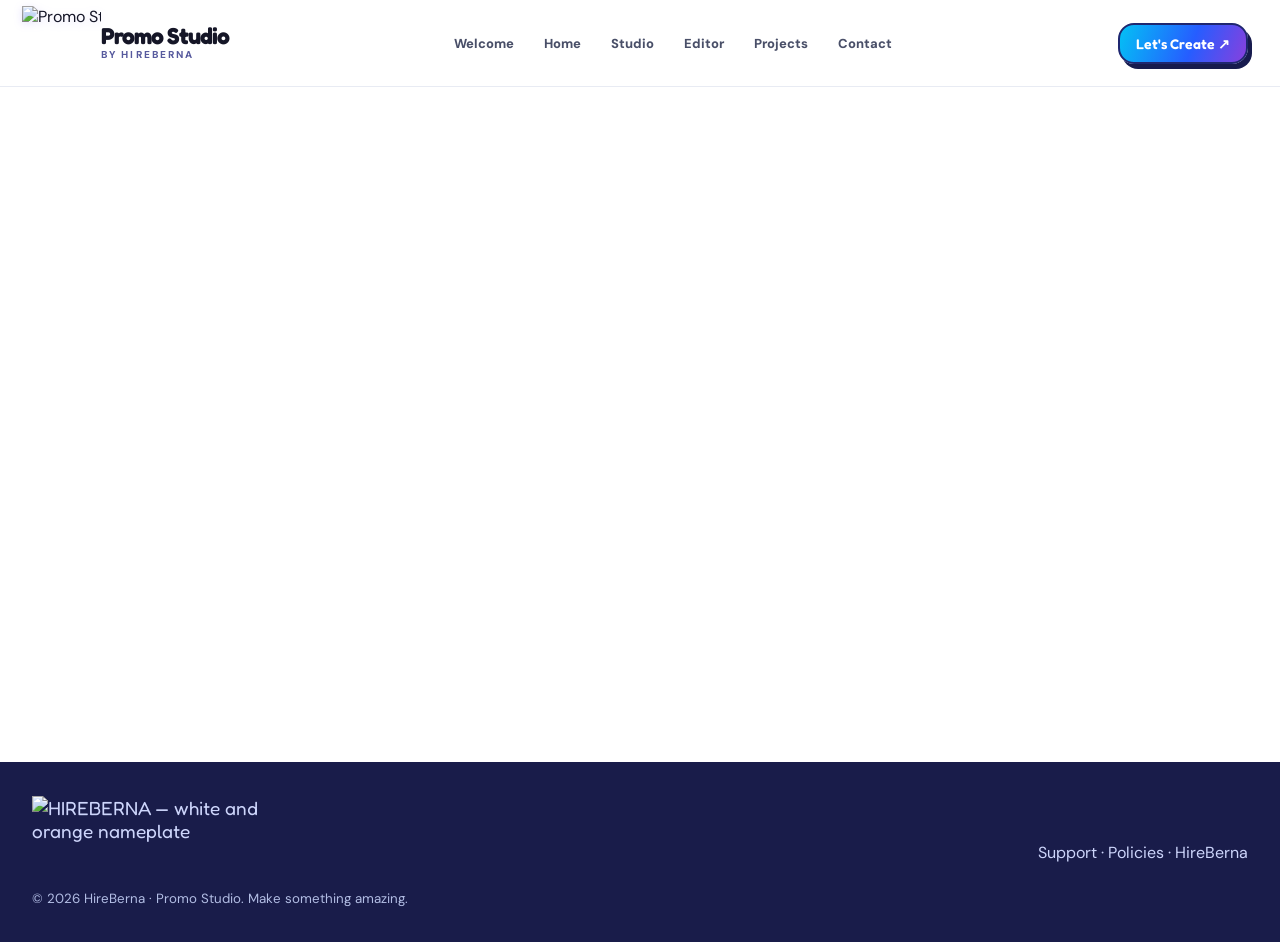
==== promo-studio-preview/v3/index.html @ 5e6bb078 "Fix BernATune showcase to use exact approved artwork without cropping" ====
<!doctype html>
<html lang="en"><head><meta charset="utf-8"><meta name="viewport" content="width=device-width,initial-scale=1"><meta name="theme-color" content="#ffffff"><meta name="description" content="Promo Studio: your ideas, your art, your next big promotion. Explore creative layouts and customizable video storyboards."><title>Promo Studio — Make Something Amazing!</title><link rel="icon" type="image/avif" href="/assets/promo-icon.avif"><link rel="preconnect" href="https://fonts.googleapis.com"><link rel="preconnect" href="https://fonts.gstatic.com" crossorigin><link href="https://fonts.googleapis.com/css2?family=DM+Sans:wght@400;500;600;700;800&family=Fredoka:wght@400;500;600;700&display=swap" rel="stylesheet">
<style>
:root{--ink:#151627;--sub:#4e566c;--blue:#265dff;--cyan:#03c1f5;--purple:#8740de;--orange:#ff9c31;--cream:#fff6e8;--lilac:#f3ecff;--sky:#eaf9ff;--paper:#fff;--edge:#e8e7f2;--display:'Fredoka','Trebuchet MS',sans-serif;--body:'DM Sans',Arial,sans-serif;font-family:var(--body);background:var(--paper);color:var(--ink)}*{box-sizing:border-box}body{margin:0;background:#fff;min-height:100vh}a{text-decoration:none;color:inherit}button,input,select,textarea{font:inherit}button{cursor:pointer}button:disabled{opacity:.5;cursor:not-allowed}h1,h2,h3,h4,p{margin-top:0}h1,h2,h3,h4{font-family:var(--display);font-weight:600;letter-spacing:-.035em}h1{font-size:clamp(49px,5.7vw,87px);line-height:1.04;letter-spacing:-.045em}h2{font-size:clamp(33px,4.1vw,58px);line-height:1.08}h3{font-size:24px;line-height:1.15}p{line-height:1.65;color:var(--sub)}.shell{max-width:1270px;padding:0 27px;margin:auto}.topbar{position:sticky;top:0;z-index:50;background:#fffc;border-bottom:1px solid #e8ebf3;backdrop-filter:blur(14px)}.top-inner{display:flex;align-items:center;gap:25px;min-height:86px}.brand{display:flex;gap:6px;align-items:center;white-space:nowrap}.brand img{width:76px;height:61px;object-fit:contain;margin-left:-13px;margin-right:-3px}.brandname{font:700 25px/1 var(--display);letter-spacing:-.04em}.brandname small{display:block;color:#575a9e;font:800 10px/1.5 var(--body);letter-spacing:.21em}.nav{display:flex;justify-content:center;flex:1;gap:4px}.nav a{font-weight:800;font-size:13px;border-radius:13px;padding:12px 13px;color:#494f68;transition:.2s}.nav a:hover,.nav a.active{background:#eceafe;color:#4b39d2}.button{display:inline-flex;align-items:center;justify-content:center;gap:10px;background:linear-gradient(110deg,var(--cyan),var(--blue) 57%,var(--purple));color:white;border:2px solid #1f2770;padding:14px 21px;border-radius:16px;font-family:var(--display);font-size:17px;font-weight:600;box-shadow:4px 5px 0 #171b4e;transition:transform .18s,box-shadow .18s}.button:hover{transform:translate(-1px,-2px);box-shadow:5px 7px 0 #171b4e}.button.secondary{background:white;color:#282663;border:2px solid #aeb5e6;box-shadow:4px 5px 0 #dfdefa}.button.orange{background:var(--orange);color:#191627;box-shadow:4px 5px 0 #231f47}.button.sm{font-size:14px;padding:10px 16px}.button:disabled{box-shadow:none}.page{min-height:75vh}.pill{display:inline-flex;align-items:center;gap:8px;font-weight:900;font-size:12px;letter-spacing:.12em;text-transform:uppercase;color:#4b3dbd;background:#eeeaff;padding:8px 14px;border-radius:99px;border:1px solid #e4ddff}.punch{display:inline-flex;transform:rotate(-4deg);background:#ffdb71;color:#3c2a47;font:600 17px var(--display);padding:9px 18px;border:2px solid #27224c;border-radius:99px;box-shadow:5px 5px 0 #ff9955}.highlight{color:#6e40e4}.orangeText{color:#ff8c27}.gradientText{background:linear-gradient(100deg,#1e73ee,#7446e4 55%,#fb842a);-webkit-background-clip:text;background-clip:text;color:transparent}.hero{position:relative;display:grid;grid-template-columns:1fr 1.02fr;align-items:center;gap:52px;padding:66px 0 89px}.hero:before{content:'✷';position:absolute;color:#ffa645;top:27px;left:43%;font-size:36px;transform:rotate(15deg)}.hero h1{margin:25px 0 19px}.hero p{max-width:575px;font-size:19px;font-weight:500}.hero .cta-row{display:flex;gap:13px;flex-wrap:wrap;margin-top:26px}.hero small{display:block;margin-top:26px;color:#65718e}.hero-card{position:relative;min-height:520px;border:3px solid #282661;border-radius:40px;background:radial-gradient(circle at 81% 3%,#fae9ff,transparent 48%),radial-gradient(circle at 0% 95%,#dcfaff,transparent 45%),linear-gradient(125deg,#e9f6ff,#f8f0ff 60%,#fff0d8);box-shadow:14px 15px 0 #cfd2ff,0 25px 50px #727fd42b;transform:rotate(2deg);overflow:hidden}.hero-card:before{content:'';position:absolute;width:290px;height:290px;right:-104px;bottom:-104px;background:var(--orange);border-radius:50%;border:25px solid #ffc35e;box-shadow:0 0 0 23px #fcddf0}.hero-card:after{content:'✦';position:absolute;right:21px;top:30px;font-size:75px;color:#ffab23;text-shadow:4px 5px #ec614d;transform:rotate(18deg)}.hero-logo{width:min(77%,375px);display:block;margin:5px auto 0;filter:drop-shadow(0 12px 10px #4164e417);position:relative;z-index:2}.label-float{position:absolute;z-index:3;display:flex;align-items:center;gap:6px;background:#fff;color:#2e3281;font-family:var(--display);font-size:16px;padding:10px 18px;border:2px solid #2b277b;border-radius:14px;box-shadow:5px 5px 0 #efb65b;transform:rotate(-9deg);left:-2px;top:40px}.label-float.two{background:#1b54ea;color:#fff;top:auto;bottom:40px;left:auto;right:25px;transform:rotate(8deg);box-shadow:4px 5px 0 #ee9149}.logo-caption{position:absolute;z-index:3;bottom:30px;left:30px;font-size:12px;font-weight:900;color:#404383;letter-spacing:.14em}.swash{position:absolute;left:15px;bottom:29%;width:80px;height:18px;border-radius:20px;background:#ff8c33;transform:rotate(-25deg);box-shadow:0 24px 0 #8045e4}.band{padding:23px 0;background:#191b45;color:#fff;overflow:hidden}.band-inner{display:flex;justify-content:space-between;gap:24px;align-items:center;flex-wrap:wrap}.band strong{font-family:var(--display);font-size:20px;font-weight:600}.band span{font-weight:900;font-size:13px;letter-spacing:.12em;color:#d7e4ff}.band b{color:#ffbc6e}.section{padding:78px 0}.section.center{text-align:center}.section-intro{max-width:670px;margin-bottom:40px}.section.center .section-intro{margin:0 auto 39px}.section-intro p{font-size:17px}.grid3{display:grid;grid-template-columns:repeat(3,1fr);gap:22px}.grid4{display:grid;grid-template-columns:repeat(4,1fr);gap:18px}.card{background:white;border:2px solid #e2e4f3;border-radius:25px;padding:28px;box-shadow:6px 8px 0 #eff1fb;position:relative;transition:transform .2s}.card:hover{transform:translateY(-4px)}.card h3{margin-bottom:12px}.card p{font-size:14px;margin:0}.iconbox{display:grid;place-items:center;width:55px;height:55px;font-size:27px;background:#e3f7ff;color:#234fe7;border-radius:16px;border:2px solid #a5e2f8;margin-bottom:22px;box-shadow:5px 5px 0 #d9d4fe}.card:nth-child(3n+2) .iconbox{background:#f4e9ff;color:#783bdd;box-shadow:5px 5px 0 #ffdf9a}.card:nth-child(3n) .iconbox{background:#fff0d7;color:#e78420;box-shadow:5px 5px 0 #e0e4fe}.splash{background:#f3f8ff;border-radius:42px;padding:44px 42px;border:2px solid #e0e8fc}.tag-row{display:flex;gap:9px;flex-wrap:wrap}.tag{font-weight:800;padding:8px 11px;border-radius:10px;color:#4232a3;background:#ece9ff;font-size:12px}.tag.orange{background:#fff0d8;color:#a45900}.tag.blue{background:#e2f7ff;color:#09689e}.pricing{background:linear-gradient(110deg,#f1faff,#f5eafd 55%,#fff0db);border:3px solid #292d6f;box-shadow:12px 14px 0 #ffdab0;border-radius:32px;padding:44px 50px;display:grid;grid-template-columns:1fr 330px;gap:40px;align-items:center}.pricing h2{margin:18px 0}.price{font-family:var(--display);font-size:76px;font-weight:700;line-height:1;color:#27245d}.price s{font-size:29px;font-weight:500;color:#8b8bb6}.price-unit{font-size:14px;color:#777fa4;margin:10px 0 18px}.subhead{padding:70px 0 36px}.subhead h1{max-width:810px}.subhead p{font-size:18px;max-width:690px}.stepnum{font-family:var(--display);font-size:52px;color:#5342de;margin-bottom:16px}.stepnum.orange{color:#ed8c32}.stepnum.blue{color:#2780ea}.workgrid{display:grid;grid-template-columns:365px 1fr;gap:24px;align-items:start;padding-bottom:70px}.sidebar,.previewpanel{border:2px solid #e4e7f3;background:#fff;border-radius:25px;padding:24px;box-shadow:6px 8px 0 #f1f1fd}.field{display:flex;flex-direction:column;gap:8px;margin:0 0 18px}.field label{font-size:13px;font-weight:800;color:#2d315e}.field input,.field select,.field textarea{border:2px solid #dbe2f4;border-radius:13px;padding:12px;background:#fbfcff;color:#22274d;outline:none;width:100%}.field input:focus,.field select:focus,.field textarea:focus{border-color:#7770ee;box-shadow:0 0 0 3px #e0dcff}.field input[type=color]{height:50px;padding:4px}.field input[type=range]{accent-color:#5c55ef}.field textarea{resize:vertical;min-height:100px}.upload{border:2px dashed #9b9aed;background:linear-gradient(110deg,#eaf9ff,#f6edff);padding:24px;min-height:145px;border-radius:16px;display:flex;flex-direction:column;align-items:center;justify-content:center;gap:5px;text-align:center;cursor:pointer;margin-bottom:16px}.upload span{font-size:32px}.upload strong{color:#4545a7}.upload small{font-size:12px;color:#7d86a5}.upload input{display:none}.thumb{width:85px;height:70px;border-radius:12px;object-fit:cover;border:2px solid #7773ee;margin-bottom:14px}.tabs{display:flex;gap:8px;flex-wrap:wrap}.tabs button{background:#fff;border:2px solid #d9d8ec;border-radius:12px;padding:10px 12px;font-size:12px;font-weight:800;color:#414567}.tabs button.selected{background:#ede9ff;border-color:#674fe5;color:#3925b9}.tabtitle{font-size:12px;font-weight:800;color:#38345c;margin-bottom:9px}.mockvideo{position:relative;aspect-ratio:16/9;border-radius:22px;background:radial-gradient(circle at 75% 28%,#aa6cf5,#203f8c 55%,#121f45);overflow:hidden;border:5px solid #1b2366;box-shadow:6px 6px 0 #ffc873;max-width:100%}.mockvideo.portrait{aspect-ratio:9/16;max-width:350px;max-height:540px;margin:auto}.mockvideo img{position:absolute;inset:0;width:100%;height:100%;object-fit:cover;opacity:.89}.mockvideo .veil{position:absolute;inset:0;background:linear-gradient(90deg,#09162cdd,#0f145022 78%)}.mockvideo.neon .veil{background:linear-gradient(0deg,#300c8add,#05164412 75%)}.mockvideo.bold .veil{background:linear-gradient(90deg,#141021ef,#bc215345)}.mockvideo .brandline{position:absolute;top:7%;left:7%;font-weight:900;letter-spacing:.17em;font-size:clamp(10px,1.2vw,15px);text-transform:uppercase;color:#fefcff}.mockvideo .headline{position:absolute;left:7%;top:34%;width:83%;font-size:clamp(26px,4vw,58px);font-weight:900;line-height:1.05;letter-spacing:-.05em;overflow-wrap:anywhere;text-shadow:0 5px 20px #0009}.mockvideo.portrait .headline{font-size:clamp(30px,4vw,47px)}.mockvideo .cta{position:absolute;left:7%;bottom:8%;font-size:clamp(12px,1.6vw,23px);font-weight:900;color:#fff}.scene-row{display:grid;grid-template-columns:repeat(5,1fr);gap:8px;margin-top:18px}.scene-row button{border:2px solid #d6ddf3;background:#f1f4ff;color:#494f86;border-radius:12px;padding:12px 4px;font-size:11px;font-weight:900}.scene-row button.current{background:#5456ea;border-color:#292f8e;color:#fff}.notice{padding:15px;border-radius:13px;background:#fff8e7;border-left:5px solid #ffaf39;margin-top:19px;font-size:12px;line-height:1.6;color:#8a601d}.savers{display:flex;gap:10px;flex-wrap:wrap}.project-grid{display:grid;grid-template-columns:repeat(3,1fr);gap:23px;padding-bottom:80px}.project{padding:0;overflow:hidden}.project .cover{height:165px;background:linear-gradient(140deg,#5844e9,#13b9ea);background-size:cover;background-position:center}.project .inside{padding:21px}.project h3{margin:9px 0}.empty{padding:90px 25px;text-align:center;border-radius:25px;background:#f5f9ff}.contact-form{max-width:730px;margin-bottom:80px}.footer{background:#191c4a;color:#cdd5fb;padding:34px 0}.footer .footrow{display:flex;justify-content:space-between;gap:20px;flex-wrap:wrap}.footer a:hover{color:#ffb853}.footer small{color:#b2bde4}.footer-brand{display:flex;align-items:center;gap:9px;font-family:var(--display);font-size:19px}.footer-brand img{width:50px;height:40px;object-fit:contain}.toast{position:fixed;bottom:25px;right:25px;z-index:80;background:#25235f;color:white;padding:13px 20px;border-radius:14px;box-shadow:5px 5px 0 #ffb248;font-size:14px;max-width:350px}.legaltext{max-width:850px;padding-bottom:100px}.legaltext h3{margin-top:35px}.preview-note{color:#757b91;font-size:12px}.hide{display:none!important}@media(max-width:1100px){.nav a{padding:10px 8px;font-size:12px}.brandname{font-size:20px}.hero{gap:26px}.hero-card{min-height:465px}}@media(max-width:900px){.hero{grid-template-columns:1fr;gap:40px}.hero-card{min-height:430px}.workgrid{grid-template-columns:1fr}.grid4{grid-template-columns:repeat(2,1fr)}.pricing{grid-template-columns:1fr}.project-grid{grid-template-columns:repeat(2,1fr)}.nav{order:3;width:100%;flex:auto;justify-content:space-between;overflow:auto}.top-inner{flex-wrap:wrap;min-height:70px;padding:9px 0}.nav-cta{margin-left:auto}}@media(max-width:650px){.shell{padding:0 16px}.hero{padding:36px 0 65px}.hero-card{min-height:390px;transform:none;box-shadow:8px 8px 0 #cfd2ff}.label-float{top:12px;font-size:12px}.label-float.two{bottom:15px}.hero h1{font-size:clamp(44px,11vw,65px)}.hero .cta-row>*{width:100%}.brand img{width:58px;height:47px}.brandname{font-size:19px}.nav a{font-size:11px;padding:8px 6px}.button.sm{font-size:11px}.grid3,.grid4,.project-grid{grid-template-columns:1fr}.section{padding:45px 0}.splash,.pricing{padding:25px;border-radius:22px}.price{font-size:65px}.subhead{padding:40px 0 25px}.workgrid{gap:15px}.sidebar,.previewpanel{padding:17px}.scene-row{gap:4px}.scene-row button{font-size:10px;padding:9px 0}.mockvideo .headline{font-size:31px}.footer .footrow{display:block}}

/* Promo Studio v3: official identity and authentic creative portfolio */
.brand img.header-actual-logo {width:79px;height:74px;margin:-8px -6px -8px -10px;object-fit:contain;filter:drop-shadow(0 2px 4px #6d56f52a)}
.brandname {font-size:23px;letter-spacing:-.04em}
.footer-brand .hireberna-nameplate{width:min(265px,65vw);height:91px;object-fit:contain;object-position:left center;display:block}
.footrow{align-items:center}
.real-showcase{padding-top:68px}
.real-showcase .section-intro{max-width:780px}
.real-grid{display:grid;grid-template-columns:repeat(3,minmax(0,1fr));gap:21px}
.real-card{background:#fff;border:2px solid #d9e0f6;border-radius:24px;overflow:hidden;box-shadow:6px 8px 0 #e9edfd;transition:transform .2s ease}
.real-card:hover{transform:translateY(-5px)}
.real-photo{height:auto;aspect-ratio:16/9;background:#f4f7ff;position:relative;overflow:hidden;display:flex;align-items:center;justify-content:center;padding:4px}
.real-photo img{width:100%;height:100%;object-fit:contain;object-position:center;display:block;transition:none}
.real-card:hover .real-photo img{transform:none}
.real-caption{padding:20px 22px 23px}
.real-caption .mini-category{font:800 10px/1.3 var(--body);color:#7141ba;letter-spacing:.13em}
.real-caption h3{font-size:22px;margin:9px 0 8px}
.real-caption p{font-size:13px;line-height:1.6;color:#535b75;margin-bottom:12px}
.real-caption a{color:#2659de;font-weight:900;font-size:13px}
.real-caption a:hover{text-decoration:underline}
@media(max-width:1050px){.real-grid{grid-template-columns:repeat(2,minmax(0,1fr))}}
@media(max-width:700px){.brand img.header-actual-logo{width:62px;height:63px;margin:-4px -3px -4px -8px}.brandname{font-size:19px}.real-grid{grid-template-columns:1fr}.real-photo{height:auto;aspect-ratio:16/9}.real-showcase{padding-top:32px}.footer-brand .hireberna-nameplate{width:220px;height:75px}}
</style></head><body><header class="topbar"><div class="shell top-inner"><a href="/" data-link class="brand"><img src="/assets/promo-logo.avif" class="header-actual-logo" alt="Promo Studio official logo"><span class="brandname">Promo Studio<small>BY HIREBERNA</small></span></a><nav class="nav"><a href="/" data-link>Welcome</a><a href="/home" data-link>Home</a><a href="/studio" data-link>Studio</a><a href="/editor" data-link>Editor</a><a href="/projects" data-link>Projects</a><a href="/contact" data-link>Contact</a></nav><a href="/studio" data-link class="button sm nav-cta">Let's Create ↗</a></div></header><main id="root" class="page"></main><footer class="footer"><div class="shell footrow"><div><div class="footer-brand"><a href="https://hireberna.app" title="HireBerna"><img class="hireberna-nameplate" src="https://raw.githubusercontent.com/davidhambern-ship-it/hireberna_assets/main/HireBerna_navbar_image_1.png" alt="HIREBERNA — white and orange nameplate"></a></div><small>© 2026 HireBerna · Promo Studio. Make something amazing.</small></div><div><a data-link href="/contact">Support</a> · <a data-link href="/policies">Policies</a> · <a href="https://hireberna.app">HireBerna</a></div></div></footer><div id="toast" class="toast hide" role="status"></div>
<script>
(()=>{'use strict';const DRAFTKEY='promo-v2-draft', PROJECTKEY='promo-v2-projects';let d={brand:'YOUR BRAND',title:'Make your next big move.',cta:'Discover more',details:'',style:'cinematic',ratio:'landscape',font:'Fredoka',accent:'#ffb34d',photo:'',scene:0,pos:34,sceneTitles:[]},projects=[],toastTimeout;try{d={...d,...JSON.parse(localStorage.getItem(DRAFTKEY)||'{}')};projects=JSON.parse(localStorage.getItem(PROJECTKEY)||'[]')}catch(e){}const $=q=>document.querySelector(q);const $$=q=>document.querySelectorAll(q);const e=s=>String(s==null?'':s).replace(/[&<>"']/g,c=>({'&':'&amp;','<':'&lt;','>':'&gt;','"':'&quot;',"'":'&#39;'}[c]));const nav=(url,txt,cls='button')=>`<a href="${url}" data-link class="${cls}">${txt}</a>`;const tag=(text,cl='')=>`<span class="tag ${cl}">${text}</span>`;function notify(message){const t=$('#toast');t.textContent=message;t.classList.remove('hide');clearTimeout(toastTimeout);toastTimeout=setTimeout(()=>t.classList.add('hide'),3000)}function saveDraft(){try{localStorage.setItem(DRAFTKEY,JSON.stringify(d))}catch(err){notify('Storage is full. Try a smaller artwork file.')}}function saveProjects(){try{localStorage.setItem(PROJECTKEY,JSON.stringify(projects.slice(0,10)));return true}catch(err){return false}}function go(path){history.pushState(null,'',path);render();scrollTo(0,0)}function feature(ico,name,body){return `<div class="card"><span class="iconbox">${ico}</span><h3>${name}</h3><p>${body}</p></div>`}function welcome(){return `<div class="shell"><section class="hero"><div><span class="punch">✦ Meet your new creative sidekick</span><h1>Big ideas.<br><span class="gradientText">Bigger impact.</span></h1><p>Bring your artwork, find your look, and build promotional videos that feel uniquely yours. Welcome to a studio where creating should be just as fun as sharing.</p><div class="cta-row">${nav('/studio','Explore the Studio ✦')}${nav('/home','See How It Works','button secondary')}</div><small>Early preview: live layout tools are ready. APD generation and MP4 exports are still being connected.</small></div><div class="hero-card"><span class="label-float">✨ CREATE YOUR MAGIC</span><img class="hero-logo" src="/assets/promo-logo.avif" alt="Promo Studio colorful camera logo"><span class="label-float two">Your art. Your rules. ↗</span><span class="logo-caption">CREATE · CUSTOMIZE · SHARE</span><span class="swash"></span></div></section></div><div class="band"><div class="shell band-inner"><strong>One space. Endless ways to show up.</strong><span>✦ ARTWORK <b>●</b> LAYOUTS <b>●</b> BRANDING <b>●</b> PROMOS</span></div></div><div class="shell"><section class="section"><div class="section-intro"><span class="pill">✷ What's inside</span><h2 style="margin:18px 0">All the creative tools.<br><span class="highlight">None of the boring.</span></h2><p>We're combining APD's creative brain, your artwork library, and a hands-on editor into one easy-to-use experience.</p></div><div class="grid3">${feature('▣','Artwork Library','Build a personal collection of images, logos and visual assets.')}${feature('✦','APD Creative Director','Coming soon: AI-assisted concepts, copy and scene directions.')}${feature('▤','Ready-to-Remix Templates','Inspired by real Market Veggies campaigns and BernATune artwork.')}${feature('Aa','Typography Playground','Actually see different font styles before choosing one.')}${feature('◫','Visual Editor','Play with colors, imagery, positioning and aspect ratios.')}${feature('↗','Video Export & Publishing','Animated MP4s and optional scheduling are on the roadmap.')}</div></section><section class="section real-showcase" id="real-work"><div class="section-intro"><span class="pill">✦ REAL CREATIVE REFERENCES</span><h2 style="margin:18px 0">Not stock photos.<br><span class="highlight">Our real work.</span></h2><p>Explore actual Market Veggies campaign video thumbnails and frames extracted from BernATune lyric videos. These are references for the templates we're developing—not pre-made customer content.</p></div><div class="real-grid"><article class="real-card"><a href="https://www.youtube.com/watch?v=Cp0LwBzm-Fw" target="_blank" rel="noopener noreferrer" aria-label="Watch actual Market Veggies Ed promo"><div class="real-photo"><img loading="lazy" src="https://i.ytimg.com/vi/Cp0LwBzm-Fw/hqdefault.jpg" onerror="this.onerror=null;this.src='https://raw.githubusercontent.com/davidhambern-ship-it/market-veggies/main/assets/gary-intro-card-crisp.webp'" alt="Real Market Veggies video thumbnail — Ed promo landscape"></div></a><div class="real-caption"><span class="mini-category">MARKET VEGGIES · YOUTUBE</span><h3>Campaign promos</h3><p>Actual published 10-second campaign video. Bold branding and repeatable layouts.</p><a href="https://www.youtube.com/watch?v=Cp0LwBzm-Fw" target="_blank" rel="noopener noreferrer">Watch video ↗</a></div></article><article class="real-card"><div class="real-photo"><img loading="lazy" src="https://raw.githubusercontent.com/davidhambern-ship-it/hireberna_assets/main/promo-studio-preview/v3/assets/no-rush.webp" alt="BernATune brand art from No Rush lyric video"></div><div class="real-caption"><span class="mini-category">BERNATUNE · ORIGINAL COVER ART</span><h3>No Rush</h3><p>Neon color, character-driven composition, and timed lyrics.</p><a href="https://www.youtube.com/@BernATune" target="_blank" rel="noopener noreferrer">Visit BernATune ↗</a></div></article><article class="real-card"><div class="real-photo"><img loading="lazy" src="https://raw.githubusercontent.com/davidhambern-ship-it/hireberna_assets/main/promo-studio-preview/v3/assets/cul-de-smack.webp" alt="BernATune brand art from CUL-DE-SMACK lyric video"></div><div class="real-caption"><span class="mini-category">BERNATUNE · ORIGINAL COVER ART</span><h3>CUL-DE-SMACK</h3><p>A lively, high-energy visual and lyric treatment.</p><a href="https://www.youtube.com/@BernATune" target="_blank" rel="noopener noreferrer">Visit BernATune ↗</a></div></article><article class="real-card"><a href="https://www.youtube.com/watch?v=9vUdnr6S3l4" target="_blank" rel="noopener noreferrer" aria-label="Watch actual Market Veggies portrait promo"><div class="real-photo"><img loading="lazy" src="https://i.ytimg.com/vi/9vUdnr6S3l4/hqdefault.jpg" onerror="this.onerror=null;this.src='https://raw.githubusercontent.com/davidhambern-ship-it/market-veggies/main/assets/gary-intro-card-crisp.webp'" alt="Real Market Veggies YouTube video thumbnail — portrait promo"></div></a><div class="real-caption"><span class="mini-category">MARKET VEGGIES · PORTRAIT</span><h3>Vertical campaigns</h3><p>The same promotion adapted to portrait viewing, with its own layout treatment.</p><a  --- TRUNCATED --- 42,442 chars
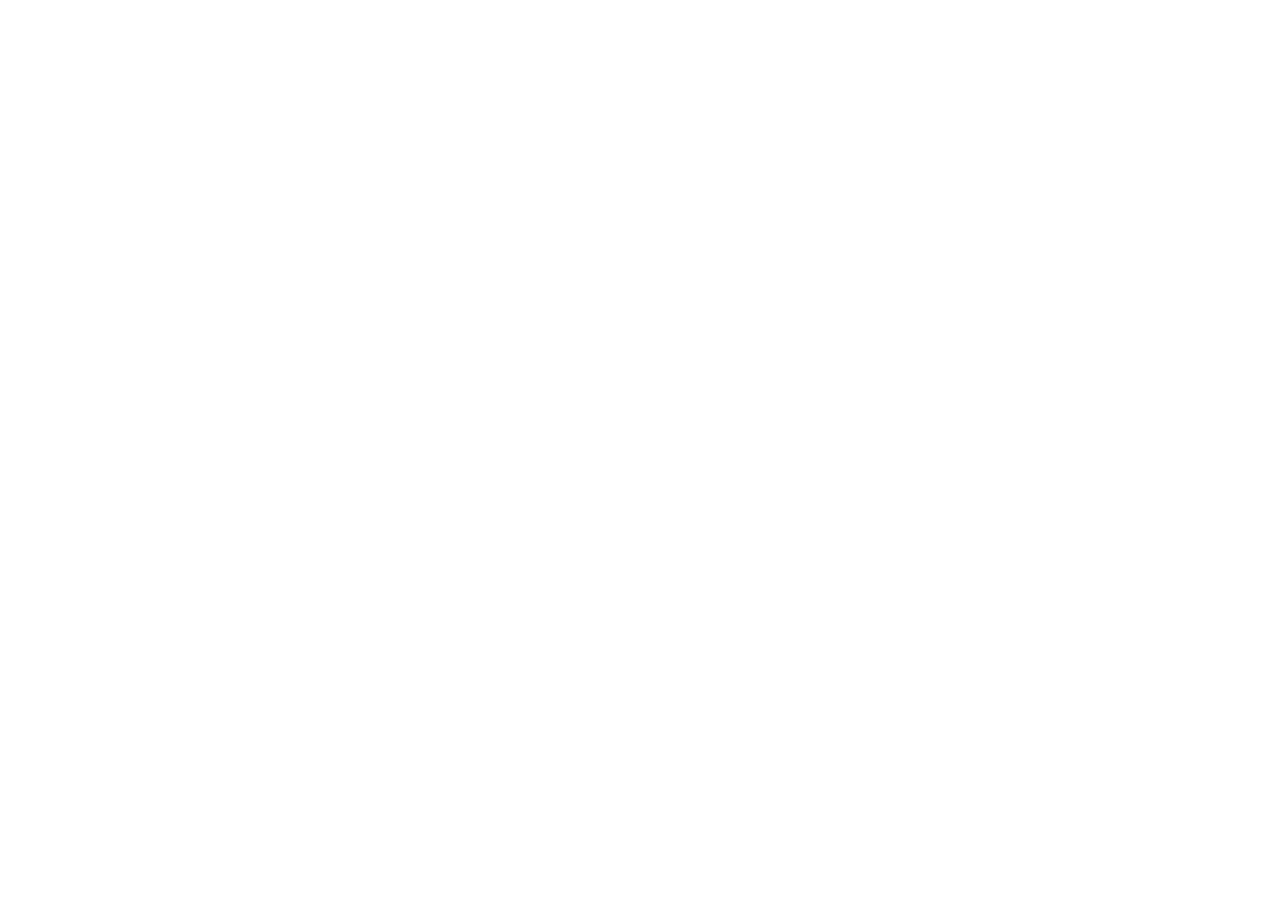
==== commit 1d962260: "Integrate all six Promo Studio illustrated animated feature card kits" ====
--- a/promo-studio-preview/v3/index.html
+++ b/promo-studio-preview/v3/index.html
@@ -1,7 +1,18 @@
 <!doctype html>
 <html lang="en"><head><meta charset="utf-8"><meta name="viewport" content="width=device-width,initial-scale=1"><meta name="theme-color" content="#ffffff"><meta name="description" content="Promo Studio: your ideas, your art, your next big promotion. Explore creative layouts and customizable video storyboards."><title>Promo Studio — Make Something Amazing!</title><link rel="icon" type="image/avif" href="/assets/promo-icon.avif"><link rel="preconnect" href="https://fonts.googleapis.com"><link rel="preconnect" href="https://fonts.gstatic.com" crossorigin><link href="https://fonts.googleapis.com/css2?family=DM+Sans:wght@400;500;600;700;800&family=Fredoka:wght@400;500;600;700&display=swap" rel="stylesheet">
 <style>
-:root{--ink:#151627;--sub:#4e566c;--blue:#265dff;--cyan:#03c1f5;--purple:#8740de;--orange:#ff9c31;--cream:#fff6e8;--lilac:#f3ecff;--sky:#eaf9ff;--paper:#fff;--edge:#e8e7f2;--display:'Fredoka','Trebuchet MS',sans-serif;--body:'DM Sans',Arial,sans-serif;font-family:var(--body);background:var(--paper);color:var(--ink)}*{box-sizing:border-box}body{margin:0;background:#fff;min-height:100vh}a{text-decoration:none;color:inherit}button,input,select,textarea{font:inherit}button{cursor:pointer}button:disabled{opacity:.5;cursor:not-allowed}h1,h2,h3,h4,p{margin-top:0}h1,h2,h3,h4{font-family:var(--display);font-weight:600;letter-spacing:-.035em}h1{font-size:clamp(49px,5.7vw,87px);line-height:1.04;letter-spacing:-.045em}h2{font-size:clamp(33px,4.1vw,58px);line-height:1.08}h3{font-size:24px;line-height:1.15}p{line-height:1.65;color:var(--sub)}.shell{max-width:1270px;padding:0 27px;margin:auto}.topbar{position:sticky;top:0;z-index:50;background:#fffc;border-bottom:1px solid #e8ebf3;backdrop-filter:blur(14px)}.top-inner{display:flex;align-items:center;gap:25px;min-height:86px}.brand{display:flex;gap:6px;align-items:center;white-space:nowrap}.brand img{width:76px;height:61px;object-fit:contain;margin-left:-13px;margin-right:-3px}.brandname{font:700 25px/1 var(--display);letter-spacing:-.04em}.brandname small{display:block;color:#575a9e;font:800 10px/1.5 var(--body);letter-spacing:.21em}.nav{display:flex;justify-content:center;flex:1;gap:4px}.nav a{font-weight:800;font-size:13px;border-radius:13px;padding:12px 13px;color:#494f68;transition:.2s}.nav a:hover,.nav a.active{background:#eceafe;color:#4b39d2}.button{display:inline-flex;align-items:center;justify-content:center;gap:10px;background:linear-gradient(110deg,var(--cyan),var(--blue) 57%,var(--purple));color:white;border:2px solid #1f2770;padding:14px 21px;border-radius:16px;font-family:var(--display);font-size:17px;font-weight:600;box-shadow:4px 5px 0 #171b4e;transition:transform .18s,box-shadow .18s}.button:hover{transform:translate(-1px,-2px);box-shadow:5px 7px 0 #171b4e}.button.secondary{background:white;color:#282663;border:2px solid #aeb5e6;box-shadow:4px 5px 0 #dfdefa}.button.orange{background:var(--orange);color:#191627;box-shadow:4px 5px 0 #231f47}.button.sm{font-size:14px;padding:10px 16px}.button:disabled{box-shadow:none}.page{min-height:75vh}.pill{display:inline-flex;align-items:center;gap:8px;font-weight:900;font-size:12px;letter-spacing:.12em;text-transform:uppercase;color:#4b3dbd;background:#eeeaff;padding:8px 14px;border-radius:99px;border:1px solid #e4ddff}.punch{display:inline-flex;transform:rotate(-4deg);background:#ffdb71;color:#3c2a47;font:600 17px var(--display);padding:9px 18px;border:2px solid #27224c;border-radius:99px;box-shadow:5px 5px 0 #ff9955}.highlight{color:#6e40e4}.orangeText{color:#ff8c27}.gradientText{background:linear-gradient(100deg,#1e73ee,#7446e4 55%,#fb842a);-webkit-background-clip:text;background-clip:text;color:transparent}.hero{position:relative;display:grid;grid-template-columns:1fr 1.02fr;align-items:center;gap:52px;padding:66px 0 89px}.hero:before{content:'✷';position:absolute;color:#ffa645;top:27px;left:43%;font-size:36px;transform:rotate(15deg)}.hero h1{margin:25px 0 19px}.hero p{max-width:575px;font-size:19px;font-weight:500}.hero .cta-row{display:flex;gap:13px;flex-wrap:wrap;margin-top:26px}.hero small{display:block;margin-top:26px;color:#65718e}.hero-card{position:relative;min-height:520px;border:3px solid #282661;border-radius:40px;background:radial-gradient(circle at 81% 3%,#fae9ff,transparent 48%),radial-gradient(circle at 0% 95%,#dcfaff,transparent 45%),linear-gradient(125deg,#e9f6ff,#f8f0ff 60%,#fff0d8);box-shadow:14px 15px 0 #cfd2ff,0 25px 50px #727fd42b;transform:rotate(2deg);overflow:hidden}.hero-card:before{content:'';position:absolute;width:290px;height:290px;right:-104px;bottom:-104px;background:var(--orange);border-radius:50%;border:25px solid #ffc35e;box-shadow:0 0 0 23px #fcddf0}.hero-card:after{content:'✦';position:absolute;right:21px;top:30px;font-size:75px;color:#ffab23;text-shadow:4px 5px #ec614d;transform:rotate(18deg)}.hero-logo{width:min(77%,375px);display:block;margin:5px auto 0;filter:drop-shadow(0 12px 10px #4164e417);position:relative;z-index:2}.label-float{position:absolute;z-index:3;display:flex;align-items:center;gap:6px;background:#fff;color:#2e3281;font-family:var(--display);font-size:16px;padding:10px 18px;border:2px solid #2b277b;border-radius:14px;box-shadow:5px 5px 0 #efb65b;transform:rotate(-9deg);left:-2px;top:40px}.label-float.two{background:#1b54ea;color:#fff;top:auto;bottom:40px;left:auto;right:25px;transform:rotate(8deg);box-shadow:4px 5px 0 #ee9149}.logo-caption{position:absolute;z-index:3;bottom:30px;left:30px;font-size:12px;font-weight:900;color:#404383;letter-spacing:.14em}.swash{position:absolute;left:15px;bottom:29%;width:80px;height:18px;border-radius:20px;background:#ff8c33;transform:rotate(-25deg);box-shadow:0 24px 0 #8045e4}.band{padding:23px 0;background:#191b45;color:#fff;overflow:hidden}.band-inner{display:flex;justify-content:space-between;gap:24px;align-items:center;flex-wrap:wrap}.band strong{font-family:var(--display);font-size:20px;font-weight:600}.band span{font-weight:900;font-size:13px;letter-spacing:.12em;color:#d7e4ff}.band b{color:#ffbc6e}.section{padding:78px 0}.section.center{text-align:center}.section-intro{max-width:670px;margin-bottom:40px}.section.center .section-intro{margin:0 auto 39px}.section-intro p{font-size:17px}.grid3{display:grid;grid-template-columns:repeat(3,1fr);gap:22px}.grid4{display:grid;grid-template-columns:repeat(4,1fr);gap:18px}.card{background:white;border:2px solid #e2e4f3;border-radius:25px;padding:28px;box-shadow:6px 8px 0 #eff1fb;position:relative;transition:transform .2s}.card:hover{transform:translateY(-4px)}.card h3{margin-bottom:12px}.card p{font-size:14px;margin:0}.iconbox{display:grid;place-items:center;width:55px;height:55px;font-size:27px;background:#e3f7ff;color:#234fe7;border-radius:16px;border:2px solid #a5e2f8;margin-bottom:22px;box-shadow:5px 5px 0 #d9d4fe}.card:nth-child(3n+2) .iconbox{background:#f4e9ff;color:#783bdd;box-shadow:5px 5px 0 #ffdf9a}.card:nth-child(3n) .iconbox{background:#fff0d7;color:#e78420;box-shadow:5px 5px 0 #e0e4fe}.splash{background:#f3f8ff;border-radius:42px;padding:44px 42px;border:2px solid #e0e8fc}.tag-row{display:flex;gap:9px;flex-wrap:wrap}.tag{font-weight:800;padding:8px 11px;border-radius:10px;color:#4232a3;background:#ece9ff;font-size:12px}.tag.orange{background:#fff0d8;color:#a45900}.tag.blue{background:#e2f7ff;color:#09689e}.pricing{background:linear-gradient(110deg,#f1faff,#f5eafd 55%,#fff0db);border:3px solid #292d6f;box-shadow:12px 14px 0 #ffdab0;border-radius:32px;padding:44px 50px;display:grid;grid-template-columns:1fr 330px;gap:40px;align-items:center}.pricing h2{margin:18px 0}.price{font-family:var(--display);font-size:76px;font-weight:700;line-height:1;color:#27245d}.price s{font-size:29px;font-weight:500;color:#8b8bb6}.price-unit{font-size:14px;color:#777fa4;margin:10px 0 18px}.subhead{padding:70px 0 36px}.subhead h1{max-width:810px}.subhead p{font-size:18px;max-width:690px}.stepnum{font-family:var(--display);font-size:52px;color:#5342de;margin-bottom:16px}.stepnum.orange{color:#ed8c32}.stepnum.blue{color:#2780ea}.workgrid{display:grid;grid-template-columns:365px 1fr;gap:24px;align-items:start;padding-bottom:70px}.sidebar,.previewpanel{border:2px solid #e4e7f3;background:#fff;border-radius:25px;padding:24px;box-shadow:6px 8px 0 #f1f1fd}.field{display:flex;flex-direction:column;gap:8px;margin:0 0 18px}.field label{font-size:13px;font-weight:800;color:#2d315e}.field input,.field select,.field textarea{border:2px solid #dbe2f4;border-radius:13px;padding:12px;background:#fbfcff;color:#22274d;outline:none;width:100%}.field input:focus,.field select:focus,.field textarea:focus{border-color:#7770ee;box-shadow:0 0 0 3px #e0dcff}.field input[type=color]{height:50px;padding:4px}.field input[type=range]{accent-color:#5c55ef}.field textarea{resize:vertical;min-height:100px}.upload{border:2px dashed #9b9aed;background:linear-gradient(110deg,#eaf9ff,#f6edff);padding:24px;min-height:145px;border-radius:16px;display:flex;flex-direction:column;align-items:center;justify-content:center;gap:5px;text-align:center;cursor:pointer;margin-bottom:16px}.upload span{font-size:32px}.upload strong{color:#4545a7}.upload small{font-size:12px;color:#7d86a5}.upload input{display:none}.thumb{width:85px;height:70px;border-radius:12px;object-fit:cover;border:2px solid #7773ee;margin-bottom:14px}.tabs{display:flex;gap:8px;flex-wrap:wrap}.tabs button{background:#fff;border:2px solid #d9d8ec;border-radius:12px;padding:10px 12px;font-size:12px;font-weight:800;color:#414567}.tabs button.selected{background:#ede9ff;border-color:#674fe5;color:#3925b9}.tabtitle{font-size:12px;font-weight:800;color:#38345c;margin-bottom:9px}.mockvideo{position:relative;aspect-ratio:16/9;border-radius:22px;background:radial-gradient(circle at 75% 28%,#aa6cf5,#203f8c 55%,#121f45);overflow:hidden;border:5px solid #1b2366;box-shadow:6px 6px 0 #ffc873;max-width:100%}.mockvideo.portrait{aspect-ratio:9/16;max-width:350px;max-height:540px;margin:auto}.mockvideo img{position:absolute;inset:0;width:100%;height:100%;object-fit:cover;opacity:.89}.mockvideo .veil{position:absolute;inset:0;background:linear-gradient(90deg,#09162cdd,#0f145022 78%)}.mockvideo.neon .veil{background:linear-gradient(0deg,#300c8add,#05164412 75%)}.mockvideo.bold .veil{background:linear-gradient(90deg,#141021ef,#bc215345)}.mockvideo .brandline{position:absolute;top:7%;left:7%;font-weight:900;letter-spacing:.17em;font-size:clamp(10px,1.2vw,15px);text-transform:uppercase;color:#fefcff}.mockvideo .headline{position:absolute;left:7%;top:34%;width:83%;font-size:clamp(26px,4vw,58px);font-weight:900;line-height:1.05;letter-spacing:-.05em;overflow-wrap:anywhere;text-shadow:0 5px 20px #0009}.mockvideo.portrait .headline{font-size:clamp(30px,4vw,47px)}.mockvideo .cta{position:absolute;left:7%;bottom:8%;font-size:clamp(12px,1.6vw,23px);font-weight:900;color:#fff}.scene-row{display:grid;grid-template-columns:repeat(5,1fr);gap:8px;margin-top:18px}.scene-row button{border:2px solid #d6ddf3;background:#f1f4ff;color:#494f86;border-radius:12px;padding:12px 4px;font-size:11px;font-weight:900}.scene-row button.current{background:#5456ea;border-color:#292f8e;color:#fff}.notice{padding:15px;border-radius:13px;background:#fff8e7;border-left:5px solid #ffaf39;margin-top:19px;font-size:12px;line-height:1.6;color:#8a601d}.savers{display:flex;gap:10px;flex-wrap:wrap}.project-grid{display:grid;grid-template-columns:repeat(3,1fr);gap:23px;padding-bottom:80px}.project{padding:0;overflow:hidden}.project .cover{height:165px;background:linear-gradient(140deg,#5844e9,#13b9ea);background-size:cover;background-position:center}.project .inside{padding:21px}.project h3{margin:9px 0}.empty{padding:90px 25px;text-align:center;border-radius:25px;background:#f5f9ff}.contact-form{max-width:730px;margin-bottom:80px}.footer{background:#191c4a;color:#cdd5fb;padding:34px 0}.footer .footrow{display:flex;justify-content:space-between;gap:20px;flex-wrap:wrap}.footer a:hover{color:#ffb853}.footer small{color:#b2bde4}.footer-brand{display:flex;align-items:center;gap:9px;font-family:var(--display);font-size:19px}.footer-brand img{width:50px;height:40px;object-fit:contain}.toast{position:fixed;bottom:25px;right:25px;z-index:80;background:#25235f;color:white;padding:13px 20px;border-radius:14px;box-shadow:5px 5px 0 #ffb248;font-size:14px;max-width:350px}.legaltext{max-width:850px;padding-bottom:100px}.legaltext h3{margin-top:35px}.preview-note{color:#757b91;font-size:12px}.hide{display:none!important}@media(max-width:1100px){.nav a{padding:10px 8px;font-size:12px}.brandname{font-size:20px}.hero{gap:26px}.hero-card{min-height:465px}}@media(max-width:900px){.hero{grid-template-columns:1fr;gap:40px}.hero-card{min-height:430px}.workgrid{grid-template-columns:1fr}.grid4{grid-template-columns:repeat(2,1fr)}.pricing{grid-template-columns:1fr}.project-grid{grid-template-columns:repeat(2,1fr)}.nav{order:3;width:100%;flex:auto;justify-content:space-between;overflow:auto}.top-inner{flex-wrap:wrap;min-height:70px;padding:9px 0}.nav-cta{margin-left:auto}}@media(max-width:650px){.shell{padding:0 16px}.hero{padding:36px 0 65px}.hero-card{min-height:390px;transform:none;box-shadow:8px 8px 0 #cfd2ff}.label-float{top:12px;font-size:12px}.label-float.two{bottom:15px}.hero h1{font-size:clamp(44px,11vw,65px)}.hero .cta-row>*{width:100%}.brand img{width:58px;height:47px}.brandname{font-size:19px}.nav a{font-size:11px;padding:8px 6px}.button.sm{font-size:11px}.grid3,.grid4,.project-grid{grid-template-columns:1fr}.section{padding:45px 0}.splash,.pricing{padding:25px;border-radius:22px}.price{font-size:65px}.subhead{padding:40px 0 25px}.workgrid{gap:15px}.sidebar,.previewpanel{padding:17px}.scene-row{gap:4px}.scene-row button{font-size:10px;padding:9px 0}.mockvideo .headline{font-size:31px}.footer .footrow{display:block}}
+:root{--ink:#151627;--sub:#4e566c;--blue:#265dff;--cyan:#03c1f5;--purple:#8740de;--orange:#ff9c31;--cream:#fff6e8;--lilac:#f3ecff;--sky:#eaf9ff;--paper:#fff;--edge:#e8e7f2;--display:'Fredoka','Trebuchet MS',sans-serif;--body:'DM Sans',Arial,sans-serif;font-family:var(--body);background:var(--paper);color:var(--ink)}*{box-sizing:border-box}body{margin:0;background:#fff;min-height:100vh}a{text-decoration:none;color:inherit}button,input,select,textarea{font:inherit}button{cursor:pointer}button:disabled{opacity:.5;cursor:not-allowed}h1,h2,h3,h4,p{margin-top:0}h1,h2,h3,h4{font-family:var(--display);font-weight:600;letter-spacing:-.035em}h1{font-size:clamp(49px,5.7vw,87px);line-height:1.04;letter-spacing:-.045em}h2{font-size:clamp(33px,4.1vw,58px);line-height:1.08}h3{font-size:24px;line-height:1.15}p{line-height:1.65;color:var(--sub)}.shell{max-width:1270px;padding:0 27px;margin:auto}.topbar{position:sticky;top:0;z-index:50;background:#fffc;border-bottom:1px solid #e8ebf3;backdrop-filter:blur(14px)}.top-inner{display:flex;align-items:center;gap:25px;min-height:86px}.brand{display:flex;gap:6px;align-items:center;white-space:nowrap}.brand img{width:76px;height:61px;object-fit:contain;margin-left:-13px;margin-right:-3px}.brandname{font:700 25px/1 var(--display);letter-spacing:-.04em}.brandname small{display:block;color:#575a9e;font:800 10px/1.5 var(--body);letter-spacing:.21em}.nav{display:flex;justify-content:center;flex:1;gap:4px}.nav a{font-weight:800;font-size:13px;border-radius:13px;padding:12px 13px;color:#494f68;transition:.2s}.nav a.active{background:#eceafe;color:#4b39d2;box-shadow:inset 0 -3px 0 #7c5ae6}
+.nav a:not(.active):is(:hover,:focus-visible){transform:translateY(-2px);box-shadow:0 4px 0 #d7dbe850;outline-offset:2px}
+.nav a:nth-child(1):not(.active):is(:hover,:focus-visible){background:#ffead8;color:#a7520e}
+.nav a:nth-child(2):not(.active):is(:hover,:focus-visible){background:#dcf7ff;color:#006e9a}
+.nav a:nth-child(3):not(.active):is(:hover,:focus-visible){background:#e8e4ff;color:#5540b9}
+.nav a:nth-child(4):not(.active):is(:hover,:focus-visible){background:#e4eeff;color:#2854b7}
+.nav a:nth-child(5):not(.active):is(:hover,:focus-visible){background:#ffe5f0;color:#a82868}
+.nav a:nth-child(6):not(.active):is(:hover,:focus-visible){background:#fff1d4;color:#885408}.button{display:inline-flex;align-items:center;justify-content:center;gap:10px;background:linear-gradient(110deg,var(--cyan),var(--blue) 57%,var(--purple));color:white;border:2px solid #1f2770;padding:14px 21px;border-radius:16px;font-family:var(--display);font-size:17px;font-weight:600;box-shadow:4px 5px 0 #171b4e;transition:transform .18s,box-shadow .18s}.button:hover{transform:translate(-1px,-2px);box-shadow:5px 7px 0 #171b4e}.button.secondary{background:white;color:#282663;border:2px solid #aeb5e6;box-shadow:4px 5px 0 #dfdefa}
+/* Orange highlight for the See How It Works CTA */
+.cta-row .button.secondary{border-color:#f49a3c;box-shadow:4px 5px 0 #ffe2bd;transition:background-color .2s ease,color .2s ease,transform .2s ease,box-shadow .2s ease}
+.cta-row .button.secondary:is(:hover,:focus-visible){background:#ff9c32;color:#19193d;border-color:#ec741e;box-shadow:5px 7px 0 #fbd095;transform:translate(-1px,-2px)}
+.button.orange{background:var(--orange);color:#191627;box-shadow:4px 5px 0 #231f47}.button.sm{font-size:14px;padding:10px 16px}.button:disabled{box-shadow:none}.page{min-height:75vh}.pill{display:inline-flex;align-items:center;gap:8px;font-weight:900;font-size:12px;letter-spacing:.12em;text-transform:uppercase;color:#4b3dbd;background:#eeeaff;padding:8px 14px;border-radius:99px;border:1px solid #e4ddff}.punch{display:inline-flex;transform:rotate(-4deg);background:#ffdb71;color:#3c2a47;font:600 17px var(--display);padding:9px 18px;border:2px solid #27224c;border-radius:99px;box-shadow:5px 5px 0 #ff9955}.highlight{color:#6e40e4}.orangeText{color:#ff8c27}.gradientText{background:linear-gradient(100deg,#1e73ee,#7446e4 55%,#fb842a);-webkit-background-clip:text;background-clip:text;color:transparent}.hero{position:relative;display:grid;grid-template-columns:1fr 1.02fr;align-items:center;gap:52px;padding:66px 0 89px}.hero:before{content:'✷';position:absolute;color:#ffa645;top:27px;left:43%;font-size:36px;transform:rotate(15deg)}.hero h1{margin:25px 0 19px}.hero p{max-width:575px;font-size:19px;font-weight:500}.hero .cta-row{display:flex;gap:13px;flex-wrap:wrap;margin-top:26px}.hero small{display:block;margin-top:26px;color:#65718e}.hero-card{position:relative;min-height:520px;border:3px solid #282661;border-radius:40px;background:radial-gradient(circle at 81% 3%,#fae9ff,transparent 48%),radial-gradient(circle at 0% 95%,#dcfaff,transparent 45%),linear-gradient(125deg,#e9f6ff,#f8f0ff 60%,#fff0d8);box-shadow:14px 15px 0 #cfd2ff,0 25px 50px #727fd42b;transform:rotate(2deg);overflow:hidden}.hero-card:before{content:'';position:absolute;width:290px;height:290px;right:-104px;bottom:-104px;background:var(--orange);border-radius:50%;border:25px solid #ffc35e;box-shadow:0 0 0 23px #fcddf0}.hero-card:after{content:'✦';position:absolute;right:21px;top:30px;font-size:75px;color:#ffab23;text-shadow:4px 5px #ec614d;transform:rotate(18deg)}.hero-logo{width:min(77%,375px);display:block;margin:5px auto 0;filter:drop-shadow(0 12px 10px #4164e417);position:relative;z-index:2}.label-float{position:absolute;z-index:3;display:flex;align-items:center;gap:6px;background:#fff;color:#2e3281;font-family:var(--display);font-size:16px;padding:10px 18px;border:2px solid #2b277b;border-radius:14px;box-shadow:5px 5px 0 #efb65b;transform:rotate(-9deg);left:-2px;top:40px}.label-float.two{background:#1b54ea;color:#fff;top:auto;bottom:40px;left:auto;right:25px;transform:rotate(8deg);box-shadow:4px 5px 0 #ee9149}.logo-caption{position:absolute;z-index:3;bottom:30px;left:30px;font-size:12px;font-weight:900;color:#404383;letter-spacing:.14em}.swash{position:absolute;left:15px;bottom:29%;width:80px;height:18px;border-radius:20px;background:#ff8c33;transform:rotate(-25deg);box-shadow:0 24px 0 #8045e4}.band{padding:23px 0;background:#191b45;color:#fff;overflow:hidden}.band-inner{display:flex;justify-content:space-between;gap:24px;align-items:center;flex-wrap:wrap}.band strong{font-family:var(--display);font-size:20px;font-weight:600}.band span{font-weight:900;font-size:13px;letter-spacing:.12em;color:#d7e4ff}.band b{color:#ffbc6e}.section{padding:78px 0}.section.center{text-align:center}.section-intro{max-width:670px;margin-bottom:40px}.section.center .section-intro{margin:0 auto 39px}.section-intro p{font-size:17px}.grid3{display:grid;grid-template-columns:repeat(3,1fr);gap:22px}.grid4{display:grid;grid-template-columns:repeat(4,1fr);gap:18px}.card{background:white;border:2px solid #e2e4f3;border-radius:25px;padding:28px;box-shadow:6px 8px 0 #eff1fb;position:relative;transition:transform .2s}.card:hover{transform:translateY(-4px)}.card h3{margin-bottom:12px}.card p{font-size:14px;margin:0}.iconbox{display:grid;place-items:center;width:55px;height:55px;font-size:27px;background:#e3f7ff;color:#234fe7;border-radius:16px;border:2px solid #a5e2f8;margin-bottom:22px;box-shadow:5px 5px 0 #d9d4fe}.card:nth-child(3n+2) .iconbox{background:#f4e9ff;color:#783bdd;box-shadow:5px 5px 0 #ffdf9a}.card:nth-child(3n) .iconbox{background:#fff0d7;color:#e78420;box-shadow:5px 5px 0 #e0e4fe}.splash{background:#f3f8ff;border-radius:42px;padding:44px 42px;border:2px solid #e0e8fc}.tag-row{display:flex;gap:9px;flex-wrap:wrap}.tag{font-weight:800;padding:8px 11px;border-radius:10px;color:#4232a3;background:#ece9ff;font-size:12px}.tag.orange{background:#fff0d8;color:#a45900}.tag.blue{background:#e2f7ff;color:#09689e}.pricing{background:linear-gradient(110deg,#f1faff,#f5eafd 55%,#fff0db);border:3px solid #292d6f;box-shadow:12px 14px 0 #ffdab0;border-radius:32px;padding:44px 50px;display:grid;grid-template-columns:1fr 330px;gap:40px;align-items:center}.pricing h2{margin:18px 0}.price{font-family:var(--display);font-size:76px;font-weight:700;line-height:1;color:#27245d}.price s{font-size:29px;font-weight:500;color:#8b8bb6}.price-unit{font-size:14px;color:#777fa4;margin:10px 0 18px}.subhead{padding:70px 0 36px}.subhead h1{max-width:810px}.subhead p{font-size:18px;max-width:690px}.stepnum{font-family:var(--display);font-size:52px;color:#5342de;margin-bottom:16px}.stepnum.orange{color:#ed8c32}.stepnum.blue{color:#2780ea}.workgrid{display:grid;grid-template-columns:365px 1fr;gap:24px;align-items:start;padding-bottom:70px}.sidebar,.previewpanel{border:2px solid #e4e7f3;background:#fff;border-radius:25px;padding:24px;box-shadow:6px 8px 0 #f1f1fd}.field{display:flex;flex-direction:column;gap:8px;margin:0 0 18px}.field label{font-size:13px;font-weight:800;color:#2d315e}.field input,.field select,.field textarea{border:2px solid #dbe2f4;border-radius:13px;padding:12px;background:#fbfcff;color:#22274d;outline:none;width:100%}.field input:focus,.field select:focus,.field textarea:focus{border-color:#7770ee;box-shadow:0 0 0 3px #e0dcff}.field input[type=color]{height:50px;padding:4px}.field input[type=range]{accent-color:#5c55ef}.field textarea{resize:vertical;min-height:100px}.upload{border:2px dashed #9b9aed;background:linear-gradient(110deg,#eaf9ff,#f6edff);padding:24px;min-height:145px;border-radius:16px;display:flex;flex-direction:column;align-items:center;justify-content:center;gap:5px;text-align:center;cursor:pointer;margin-bottom:16px}.upload span{font-size:32px}.upload strong{color:#4545a7}.upload small{font-size:12px;color:#7d86a5}.upload input{display:none}.thumb{width:85px;height:70px;border-radius:12px;object-fit:cover;border:2px solid #7773ee;margin-bottom:14px}.tabs{display:flex;gap:8px;flex-wrap:wrap}.tabs button{background:#fff;border:2px solid #d9d8ec;border-radius:12px;padding:10px 12px;font-size:12px;font-weight:800;color:#414567}.tabs button.selected{background:#ede9ff;border-color:#674fe5;color:#3925b9}.tabtitle{font-size:12px;font-weight:800;color:#38345c;margin-bottom:9px}.mockvideo{position:relative;aspect-ratio:16/9;border-radius:22px;background:radial-gradient(circle at 75% 28%,#aa6cf5,#203f8c 55%,#121f45);overflow:hidden;border:5px solid #1b2366;box-shadow:6px 6px 0 #ffc873;max-width:100%}.mockvideo.portrait{aspect-ratio:9/16;max-width:350px;max-height:540px;margin:auto}.mockvideo img{position:absolute;inset:0;width:100%;height:100%;object-fit:cover;opacity:.89}.mockvideo .veil{position:absolute;inset:0;background:linear-gradient(90deg,#09162cdd,#0f145022 78%)}.mockvideo.neon .veil{background:linear-gradient(0deg,#300c8add,#05164412 75%)}.mockvideo.bold .veil{background:linear-gradient(90deg,#141021ef,#bc215345)}.mockvideo .brandline{position:absolute;top:7%;left:7%;font-weight:900;letter-spacing:.17em;font-size:clamp(10px,1.2vw,15px);text-transform:uppercase;color:#fefcff}.mockvideo .headline{position:absolute;left:7%;top:34%;width:83%;font-size:clamp(26px,4vw,58px);font-weight:900;line-height:1.05;letter-spacing:-.05em;overflow-wrap:anywhere;text-shadow:0 5px 20px #0009}.mockvideo.portrait .headline{font-size:clamp(30px,4vw,47px)}.mockvideo .cta{position:absolute;left:7%;bottom:8%;font-size:clamp(12px,1.6vw,23px);font-weight:900;color:#fff}.scene-row{display:grid;grid-template-columns:repeat(5,1fr);gap:8px;margin-top:18px}.scene-row button{border:2px solid #d6ddf3;background:#f1f4ff;color:#494f86;border-radius:12px;padding:12px 4px;font-size:11px;font-weight:900}.scene-row button.current{background:#5456ea;border-color:#292f8e;color:#fff}.notice{padding:15px;border-radius:13px;background:#fff8e7;border-left:5px solid #ffaf39;margin-top:19px;font-size:12px;line-height:1.6;color:#8a601d}.savers{display:flex;gap:10px;flex-wrap:wrap}.project-grid{display:grid;grid-template-columns:repeat(3,1fr);gap:23px;padding-bottom:80px}.project{padding:0;overflow:hidden}.project .cover{height:165px;background:linear-gradient(140deg,#5844e9,#13b9ea);background-size:cover;background-position:center}.project .inside{padding:21px}.project h3{margin:9px 0}.empty{padding:90px 25px;text-align:center;border-radius:25px;background:#f5f9ff}.contact-form{max-width:730px;margin-bottom:80px}.footer{background:#191c4a;color:#cdd5fb;padding:34px 0}.footer .footrow{display:flex;justify-content:space-between;gap:20px;flex-wrap:wrap}.footer a:hover{color:#ffb853}.footer small{color:#b2bde4}.footer-brand{display:flex;align-items:center;gap:9px;font-family:var(--display);font-size:19px}.footer-brand img{width:50px;height:40px;object-fit:contain}.toast{position:fixed;bottom:25px;right:25px;z-index:80;background:#25235f;color:white;padding:13px 20px;border-radius:14px;box-shadow:5px 5px 0 #ffb248;font-size:14px;max-width:350px}.legaltext{max-width:850px;padding-bottom:100px}.legaltext h3{margin-top:35px}.preview-note{color:#757b91;font-size:12px}.hide{display:none!important}@media(max-width:1100px){.nav a{padding:10px 8px;font-size:12px}.brandname{font-size:20px}.hero{gap:26px}.hero-card{min-height:465px}}@media(max-width:900px){.hero{grid-template-columns:1fr;gap:40px}.hero-card{min-height:430px}.workgrid{grid-template-columns:1fr}.grid4{grid-template-columns:repeat(2,1fr)}.pricing{grid-template-columns:1fr}.project-grid{grid-template-columns:repeat(2,1fr)}.nav{order:3;width:100%;flex:auto;justify-content:space-between;overflow:auto}.top-inner{flex-wrap:wrap;min-height:70px;padding:9px 0}.nav-cta{margin-left:auto}}@media(max-width:650px){.shell{padding:0 16px}.hero{padding:36px 0 65px}.hero-card{min-height:390px;transform:none;box-shadow:8px 8px 0 #cfd2ff}.label-float{top:12px;font-size:12px}.label-float.two{bottom:15px}.hero h1{font-size:clamp(44px,11vw,65px)}.hero .cta-row>*{width:100%}.brand img{width:58px;height:47px}.brandname{font-size:19px}.nav a{font-size:11px;padding:8px 6px}.button.sm{font-size:11px}.grid3,.grid4,.project-grid{grid-template-columns:1fr}.section{padding:45px 0}.splash,.pricing{padding:25px;border-radius:22px}.price{font-size:65px}.subhead{padding:40px 0 25px}.workgrid{gap:15px}.sidebar,.previewpanel{padding:17px}.scene-row{gap:4px}.scene-row button{font-size:10px;padding:9px 0}.mockvideo .headline{font-size:31px}.footer .footrow{display:block}}
 
 /* Promo Studio v3: official identity and authentic creative portfolio */
 .brand img.header-actual-logo {width:79px;height:74px;margin:-8px -6px -8px -10px;object-fit:contain;filter:drop-shadow(0 2px 4px #6d56f52a)}
@@ -24,6 +35,57 @@
 .real-caption a:hover{text-decoration:underline}
 @media(max-width:1050px){.real-grid{grid-template-columns:repeat(2,minmax(0,1fr))}}
 @media(max-width:700px){.brand img.header-actual-logo{width:62px;height:63px;margin:-4px -3px -4px -8px}.brandname{font-size:19px}.real-grid{grid-template-columns:1fr}.real-photo{height:auto;aspect-ratio:16/9}.real-showcase{padding-top:32px}.footer-brand .hireberna-nameplate{width:220px;height:75px}}
-</style></head><body><header class="topbar"><div class="shell top-inner"><a href="/" data-link class="brand"><img src="/assets/promo-logo.avif" class="header-actual-logo" alt="Promo Studio official logo"><span class="brandname">Promo Studio<small>BY HIREBERNA</small></span></a><nav class="nav"><a href="/" data-link>Welcome</a><a href="/home" data-link>Home</a><a href="/studio" data-link>Studio</a><a href="/editor" data-link>Editor</a><a href="/projects" data-link>Projects</a><a href="/contact" data-link>Contact</a></nav><a href="/studio" data-link class="button sm nav-cta">Let's Create ↗</a></div></header><main id="root" class="page"></main><footer class="footer"><div class="shell footrow"><div><div class="footer-brand"><a href="https://hireberna.app" title="HireBerna"><img class="hireberna-nameplate" src="https://raw.githubusercontent.com/davidhambern-ship-it/hireberna_assets/main/HireBerna_navbar_image_1.png" alt="HIREBERNA — white and orange nameplate"></a></div><small>© 2026 HireBerna · Promo Studio. Make something amazing.</small></div><div><a data-link href="/contact">Support</a> · <a data-link href="/policies">Policies</a> · <a href="https://hireberna.app">HireBerna</a></div></div></footer><div id="toast" class="toast hide" role="status"></div>
-<script>
-(()=>{'use strict';const DRAFTKEY='promo-v2-draft', PROJECTKEY='promo-v2-projects';let d={brand:'YOUR BRAND',title:'Make your next big move.',cta:'Discover more',details:'',style:'cinematic',ratio:'landscape',font:'Fredoka',accent:'#ffb34d',photo:'',scene:0,pos:34,sceneTitles:[]},projects=[],toastTimeout;try{d={...d,...JSON.parse(localStorage.getItem(DRAFTKEY)||'{}')};projects=JSON.parse(localStorage.getItem(PROJECTKEY)||'[]')}catch(e){}const $=q=>document.querySelector(q);const $$=q=>document.querySelectorAll(q);const e=s=>String(s==null?'':s).replace(/[&<>"']/g,c=>({'&':'&amp;','<':'&lt;','>':'&gt;','"':'&quot;',"'":'&#39;'}[c]));const nav=(url,txt,cls='button')=>`<a href="${url}" data-link class="${cls}">${txt}</a>`;const tag=(text,cl='')=>`<span class="tag ${cl}">${text}</span>`;function notify(message){const t=$('#toast');t.textContent=message;t.classList.remove('hide');clearTimeout(toastTimeout);toastTimeout=setTimeout(()=>t.classList.add('hide'),3000)}function saveDraft(){try{localStorage.setItem(DRAFTKEY,JSON.stringify(d))}catch(err){notify('Storage is full. Try a smaller artwork file.')}}function saveProjects(){try{localStorage.setItem(PROJECTKEY,JSON.stringify(projects.slice(0,10)));return true}catch(err){return false}}function go(path){history.pushState(null,'',path);render();scrollTo(0,0)}function feature(ico,name,body){return `<div class="card"><span class="iconbox">${ico}</span><h3>${name}</h3><p>${body}</p></div>`}function welcome(){return `<div class="shell"><section class="hero"><div><span class="punch">✦ Meet your new creative sidekick</span><h1>Big ideas.<br><span class="gradientText">Bigger impact.</span></h1><p>Bring your artwork, find your look, and build promotional videos that feel uniquely yours. Welcome to a studio where creating should be just as fun as sharing.</p><div class="cta-row">${nav('/studio','Explore the Studio ✦')}${nav('/home','See How It Works','button secondary')}</div><small>Early preview: live layout tools are ready. APD generation and MP4 exports are still being connected.</small></div><div class="hero-card"><span class="label-float">✨ CREATE YOUR MAGIC</span><img class="hero-logo" src="/assets/promo-logo.avif" alt="Promo Studio colorful camera logo"><span class="label-float two">Your art. Your rules. ↗</span><span class="logo-caption">CREATE · CUSTOMIZE · SHARE</span><span class="swash"></span></div></section></div><div class="band"><div class="shell band-inner"><strong>One space. Endless ways to show up.</strong><span>✦ ARTWORK <b>●</b> LAYOUTS <b>●</b> BRANDING <b>●</b> PROMOS</span></div></div><div class="shell"><section class="section"><div class="section-intro"><span class="pill">✷ What's inside</span><h2 style="margin:18px 0">All the creative tools.<br><span class="highlight">None of the boring.</span></h2><p>We're combining APD's creative brain, your artwork library, and a hands-on editor into one easy-to-use experience.</p></div><div class="grid3">${feature('▣','Artwork Library','Build a personal collection of images, logos and visual assets.')}${feature('✦','APD Creative Director','Coming soon: AI-assisted concepts, copy and scene directions.')}${feature('▤','Ready-to-Remix Templates','Inspired by real Market Veggies campaigns and BernATune artwork.')}${feature('Aa','Typography Playground','Actually see different font styles before choosing one.')}${feature('◫','Visual Editor','Play with colors, imagery, positioning and aspect ratios.')}${feature('↗','Video Export & Publishing','Animated MP4s and optional scheduling are on the roadmap.')}</div></section><section class="section real-showcase" id="real-work"><div class="section-intro"><span class="pill">✦ REAL CREATIVE REFERENCES</span><h2 style="margin:18px 0">Not stock photos.<br><span class="highlight">Our real work.</span></h2><p>Explore actual Market Veggies campaign video thumbnails and frames extracted from BernATune lyric videos. These are references for the templates we're developing—not pre-made customer content.</p></div><div class="real-grid"><article class="real-card"><a href="https://www.youtube.com/watch?v=Cp0LwBzm-Fw" target="_blank" rel="noopener noreferrer" aria-label="Watch actual Market Veggies Ed promo"><div class="real-photo"><img loading="lazy" src="https://i.ytimg.com/vi/Cp0LwBzm-Fw/hqdefault.jpg" onerror="this.onerror=null;this.src='https://raw.githubusercontent.com/davidhambern-ship-it/market-veggies/main/assets/gary-intro-card-crisp.webp'" alt="Real Market Veggies video thumbnail — Ed promo landscape"></div></a><div class="real-caption"><span class="mini-category">MARKET VEGGIES · YOUTUBE</span><h3>Campaign promos</h3><p>Actual published 10-second campaign video. Bold branding and repeatable layouts.</p><a href="https://www.youtube.com/watch?v=Cp0LwBzm-Fw" target="_blank" rel="noopener noreferrer">Watch video ↗</a></div></article><article class="real-card"><div class="real-photo"><img loading="lazy" src="https://raw.githubusercontent.com/davidhambern-ship-it/hireberna_assets/main/promo-studio-preview/v3/assets/no-rush.webp" alt="BernATune brand art from No Rush lyric video"></div><div class="real-caption"><span class="mini-category">BERNATUNE · ORIGINAL COVER ART</span><h3>No Rush</h3><p>Neon color, character-driven composition, and timed lyrics.</p><a href="https://www.youtube.com/@BernATune" target="_blank" rel="noopener noreferrer">Visit BernATune ↗</a></div></article><article class="real-card"><div class="real-photo"><img loading="lazy" src="https://raw.githubusercontent.com/davidhambern-ship-it/hireberna_assets/main/promo-studio-preview/v3/assets/cul-de-smack.webp" alt="BernATune brand art from CUL-DE-SMACK lyric video"></div><div class="real-caption"><span class="mini-category">BERNATUNE · ORIGINAL COVER ART</span><h3>CUL-DE-SMACK</h3><p>A lively, high-energy visual and lyric treatment.</p><a href="https://www.youtube.com/@BernATune" target="_blank" rel="noopener noreferrer">Visit BernATune ↗</a></div></article><article class="real-card"><a href="https://www.youtube.com/watch?v=9vUdnr6S3l4" target="_blank" rel="noopener noreferrer" aria-label="Watch actual Market Veggies portrait promo"><div class="real-photo"><img loading="lazy" src="https://i.ytimg.com/vi/9vUdnr6S3l4/hqdefault.jpg" onerror="this.onerror=null;this.src='https://raw.githubusercontent.com/davidhambern-ship-it/market-veggies/main/assets/gary-intro-card-crisp.webp'" alt="Real Market Veggies YouTube video thumbnail — portrait promo"></div></a><div class="real-caption"><span class="mini-category">MARKET VEGGIES · PORTRAIT</span><h3>Vertical campaigns</h3><p>The same promotion adapted to portrait viewing, with its own layout treatment.</p><a  --- TRUNCATED --- 42,442 chars+
+/* Motion-ready SVG demos, one compact art stage above each title */
+.animated-feature{padding:0;overflow:hidden;display:flex;flex-direction:column;min-width:0;align-self:stretch;transition:transform .2s ease,box-shadow .25s ease}
+.animated-feature:hover,.animated-feature:focus-within{box-shadow:7px 10px 0 #e0defc}
+.animated-feature .feature-art{position:relative;display:block;flex:0 0 auto;aspect-ratio:5/3;overflow:hidden;isolation:isolate;background:#eef7ff;cursor:pointer}
+.animated-feature .feature-art:focus-visible{outline:4px solid #ff9c32;outline-offset:-4px}
+.animated-feature .feature-art img{width:100%;height:100%;object-fit:contain;object-position:center;position:absolute;inset:0;pointer-events:none;user-select:none}
+.animated-feature .feature-content{padding:18px 23px 24px;display:flex;flex-direction:column;flex:1;min-height:0;background:#fff}
+.animated-feature .feature-content h3{margin:0 0 8px;line-height:1.22}
+.animated-feature .feature-content p{color:#4a5578;line-height:1.55;margin:0 0 14px}
+.animated-feature .feature-hint{margin-top:auto;letter-spacing:.065em;text-transform:uppercase;font-size:10px;font-weight:900;color:#6650db}
+.animated-feature:nth-child(2) .feature-hint{color:#a752b1}
+.animated-feature:nth-child(3) .feature-hint{color:#d57926}
+.animated-feature:nth-child(4) .feature-hint{color:#ab5798}
+.animated-feature:nth-child(5) .feature-hint{color:#397cc2}
+.animated-feature:nth-child(6) .feature-hint{color:#b16b20}
+@media(prefers-reduced-motion:reduce){.animated-feature,.animated-feature .feature-art img{animation:none!important;transition:none!important}}
+
+/* Card demo artwork-library */
+#feature-artwork-library .feature-art{display:block;width:100%;aspect-ratio:5/3;position:relative;overflow:hidden;background:#eaf7ff;border:3px solid #292E71;border-radius:30px;box-shadow:10px 11px 0 #dcd7ff;cursor:pointer;isolation:isolate;outline-offset:7px}
+#feature-artwork-library .feature-art img{display:block;position:absolute;inset:0;width:100%;height:100%;object-fit:contain;object-position:center;user-select:none;pointer-events:none;transition:transform 1.55s cubic-bezier(.2,.8,.2,1),opacity .42s ease;will-change:transform,opacity}
+#feature-artwork-library .feature-art .base{z-index:0}
+#feature-artwork-library .feature-art .folder-closed{z-index:5;opacity:1}
+#feature-artwork-library .feature-art .folder-open{z-index:8;opacity:0;transform:scale(.92);transform-origin:center}
+#feature-artwork-library .feature-art .art-landscape,#feature-artwork-library .feature-art .art-portrait,#feature-artwork-library .feature-art .art-sticker,#feature-artwork-library .feature-art .art-logo{z-index:6;opacity:0;transform:translateY(34px) scale(.72)}
+#feature-artwork-library .feature-art .upload{z-index:11;opacity:0;transform:translateY(16px)}
+#feature-artwork-library .feature-art .cursor{z-index:12;opacity:0;transform:translate(30px,17px)}
+#feature-artwork-library .feature-art .sparkles{z-index:13;opacity:0;transform:scale(.7)}
+:is(#feature-artwork-library .feature-art:hover,#feature-artwork-library .feature-art:focus-visible,#feature-artwork-library .feature-art.is-active) .folder-closed{opacity:0;transform:rotateX(45deg) scale(.94)}
+:is(#feature-artwork-library .feature-art:hover,#feature-artwork-library .feature-art:focus-visible,#feature-artwork-library .feature-art.is-active) .folder-open{opacity:1;transform:scale(1)}
+:is(#feature-artwork-library .feature-art:hover,#feature-artwork-library .feature-art:focus-visible,#feature-artwork-library .feature-art.is-active) .art-landscape{opacity:1;transform:translate(-165px,-92px) rotate(-11deg);transition-delay:.08s}
+:is(#feature-artwork-library .feature-art:hover,#feature-artwork-library .feature-art:focus-visible,#feature-artwork-library .feature-art.is-active) .art-portrait{opacity:1;transform:translate(-35px,-106px) rotate(-2deg);transition-delay:.15s}
+:is(#feature-artwork-library .feature-art:hover,#feature-artwork-library .feature-art:focus-visible,#feature-artwork-library .feature-art.is-active) .art-sticker{opacity:1;transform:translate(109px,-85px) rotate(9deg);transition-delay:.23s}
+:is(#feature-artwork-library .feature-art:hover,#feature-artwork-library .feature-art:focus-visible,#feature-artwork-library .feature-art.is-active) .art-logo{opacity:1;transform:translate(189px,1px) rotate(5deg);transition-delay:.32s}
+:is(#feature-artwork-library .feature-art:hover,#feature-artwork-library .feature-art:focus-visible,#feature-artwork-library .feature-art.is-active) .upload{opacity:1;transform:translateY(0);transition-delay:.38s}
+:is(#feature-artwork-library .feature-art:hover,#feature-artwork-library .feature-art:focus-visible,#feature-artwork-library .feature-art.is-active) .cursor{opacity:1;transform:translate(0,0);transition-delay:.3s}
+:is(#feature-artwork-library .feature-art:hover,#feature-artwork-library .feature-art:focus-visible,#feature-artwork-library .feature-art.is-active) .sparkles{opacity:1;transform:scale(1);transition-delay:.5s}
+
+@media(prefers-reduced-motion:reduce){#feature-artwork-library .feature-art img{transition:none!important;animation:none!important;will-change:auto}}
+
+#feature-artwork-library .feature-art{border:0;border-radius:0;box-shadow:none;margin:0;padding:0;width:100%}
+
+/* Card demo apd-director */
+#feature-apd-director .feature-art{display:block;width:100%;aspect-ratio:5/3;position:relative;isolation:isolate;overflow:hidden;border:3px solid #282B6B;border-radius:30px;background:#F8F8FF;cursor:pointer;box-shadow:10px 11px 0 #DCDDFC;outline-offset:6px}#feature-apd-director .feature-art img{position:absolute;inset:0;width:100%;height:100%;object-fit:contain;pointer-events:none;user-select:none;transition:transform 1.55s cubic-bezier(.2,.8,.2,1),opacity .6s ease;will-change:transform,opacity}
+#feature-apd-director .feature-art .layer-base{z-index:1;opacity:1;transform:none;transform-origin:center}
+#feature-apd-director .feature-art .layer-director-core{z-index:2;opacity:1;transform:none;transform-origin:center}
+#feature-apd-director .feature-art .layer-idea{z-index:3;opacity:1;transform:translate(-115px,-75px) rotate(-8deg);transform-origin:center}
+#feature-apd-director .feature-art .layer-image{z-index:4;opacity:1;transform:translate(177px,-78px) rotate(7deg);transform-origin:center}
+#feature-apd-director .feature-art .layer-copy{z-index:5;opacity:1;transform:translate(-111px,76px) rotate(-5deg);transform-origin:center}
+#feature-apd-director .feature-art .layer-timeline{z-index:6;opacity:1;transform:translate(174px,84px) rotate(6deg);transform-origin:center}
+#feature-apd-director .feature-art .layer-promo-frame{z-index:7;opacity:0;transform:scale(.7);transform-origin:center}
+#feature-apd-director .feature-art .layer-beam{z-index:8;opacity:0;transform:none;transform-origin:center}
+#feature-apd-director .feature-art .layer-sparkles{z-index:9;opacity:0;transform:none;transform-origin:center}
+:is(#feature-apd-director .feature-art:hover,#feature-apd-director .feature-art:focus-visible,#feature-apd-director .fea --- TRUNCATED --- 69,581 chars
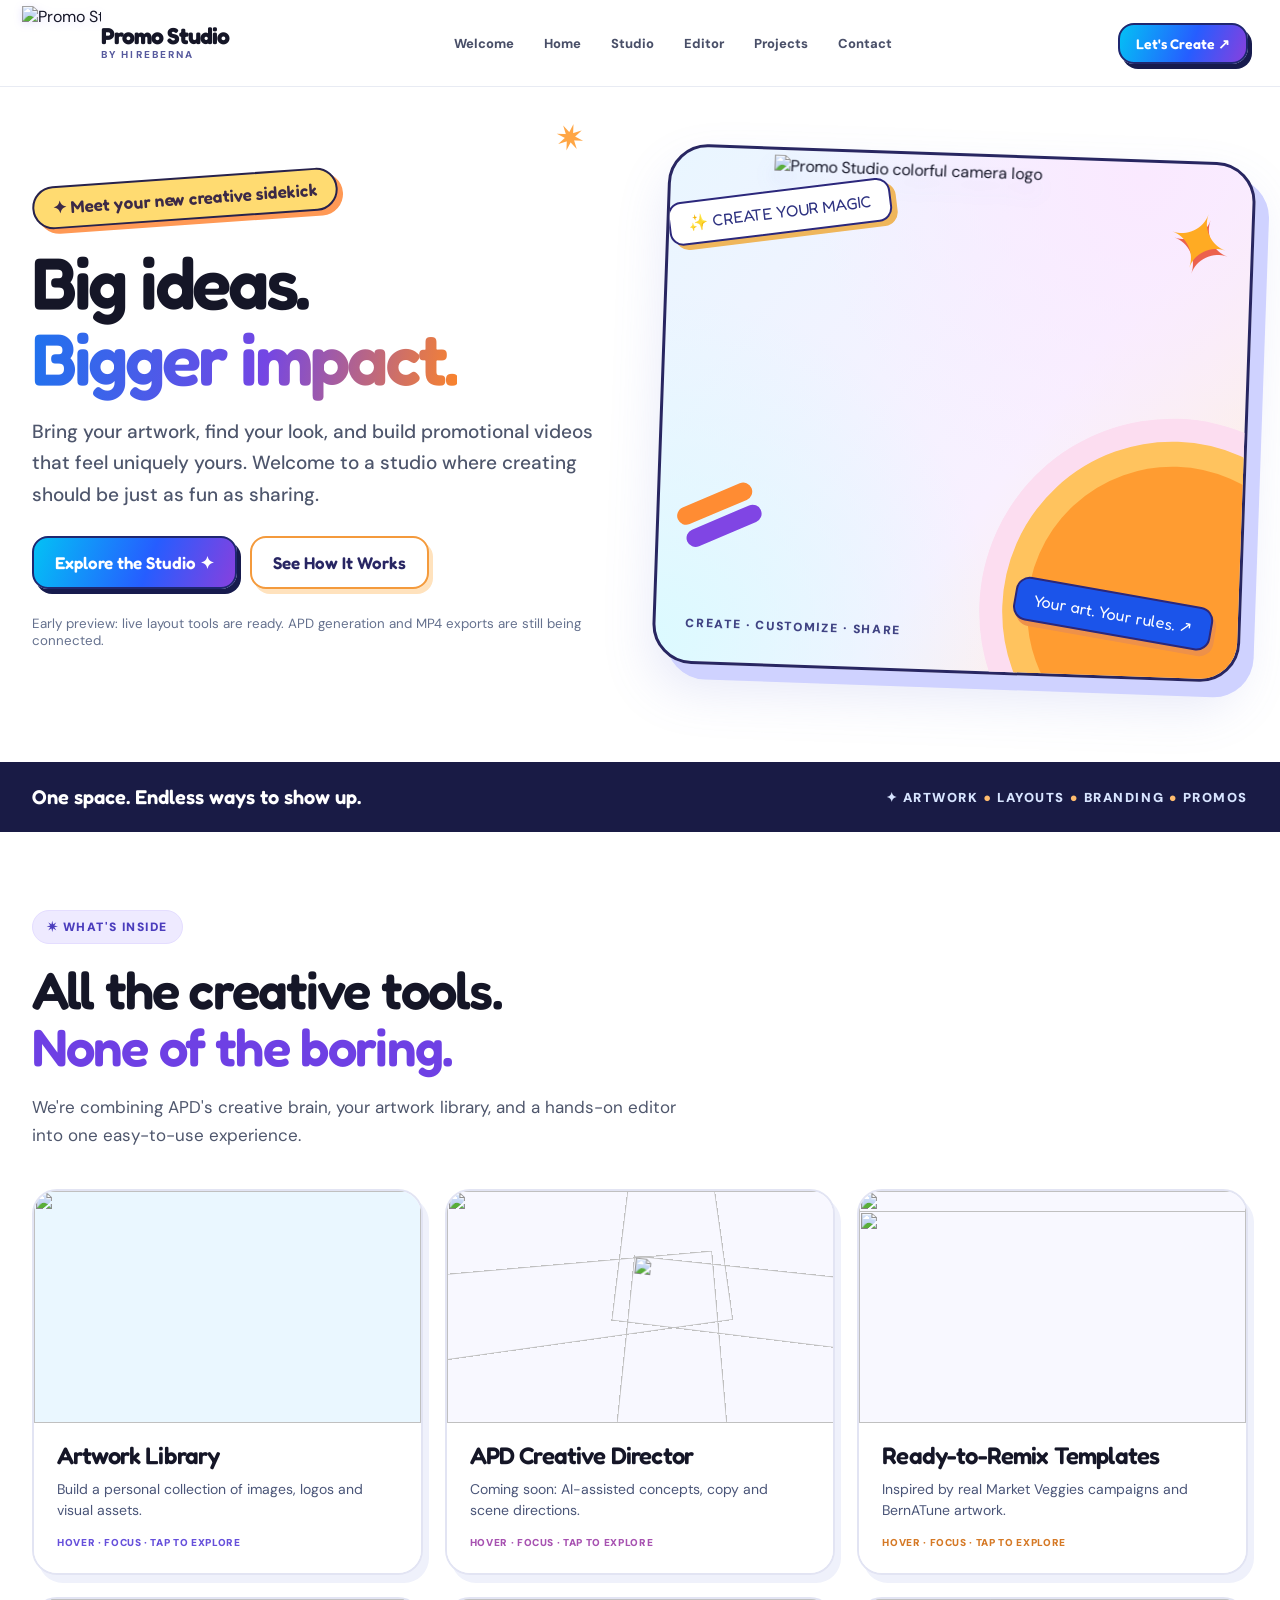
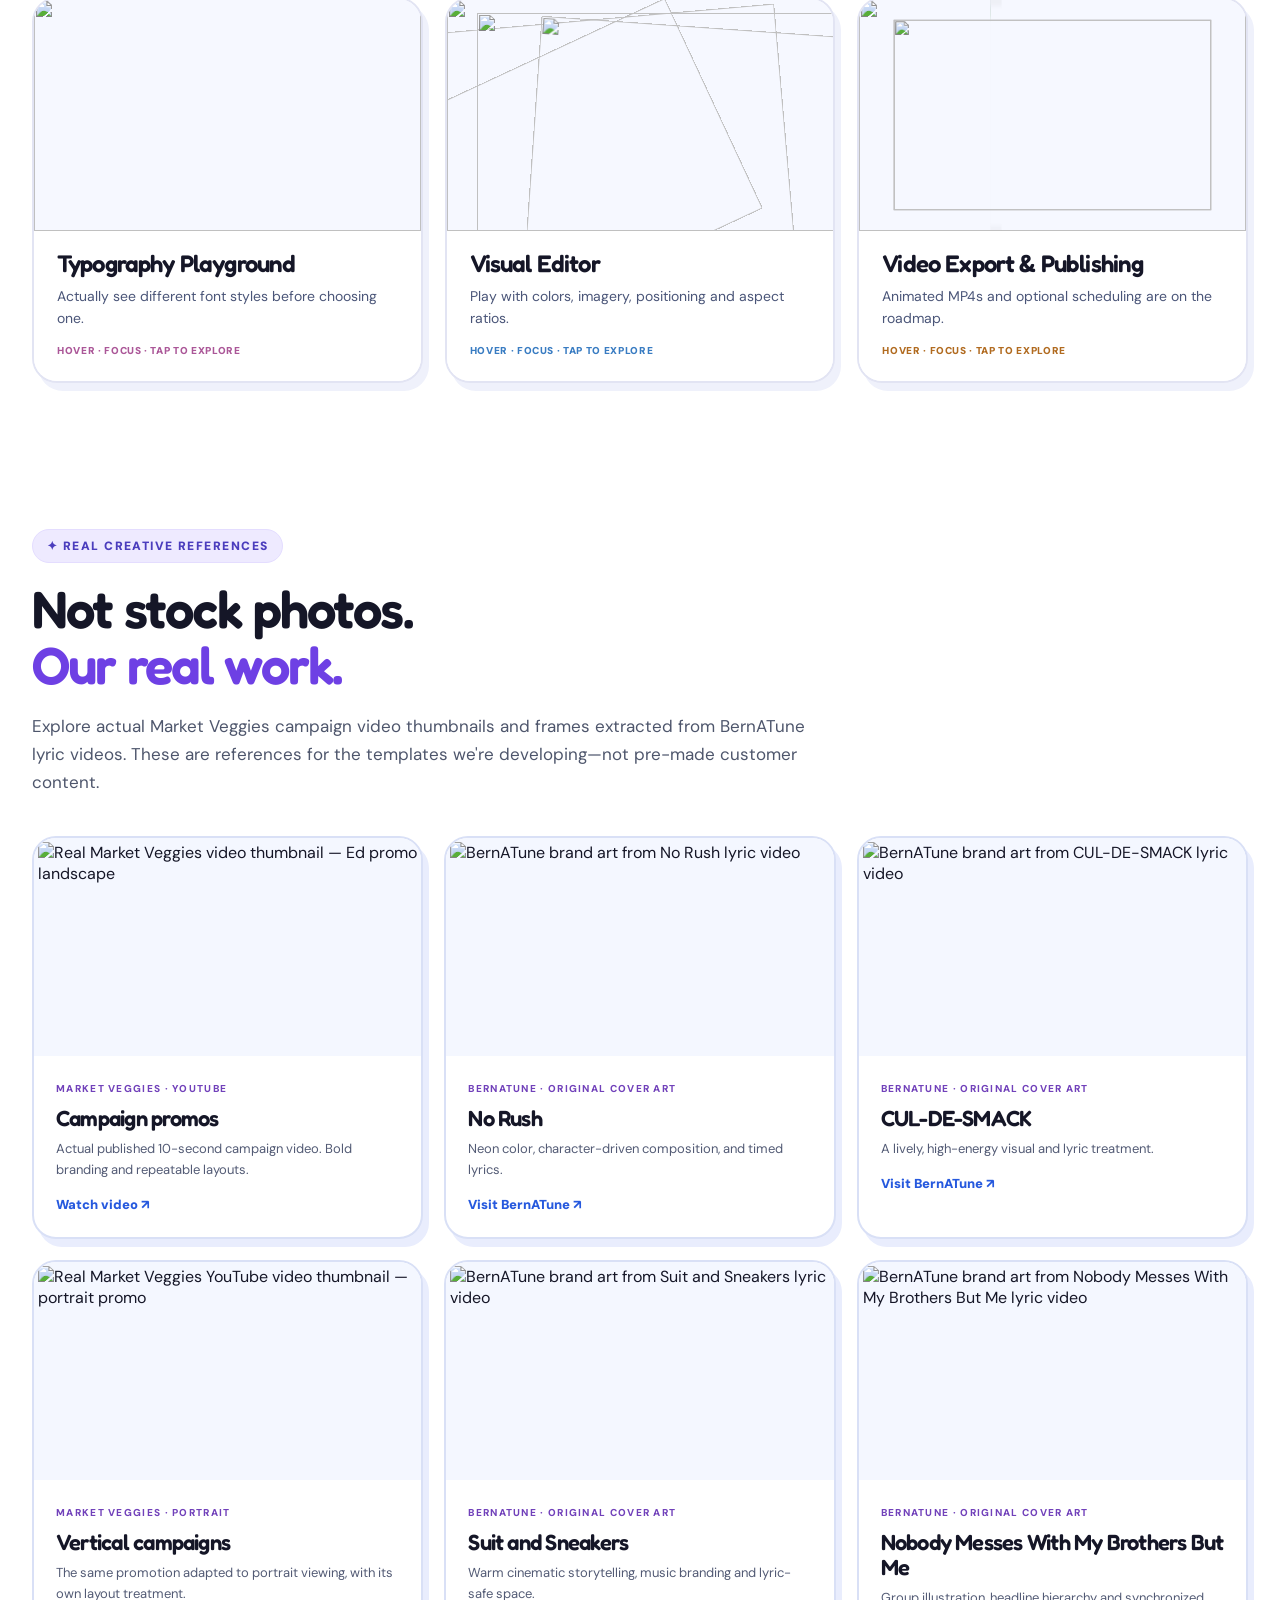
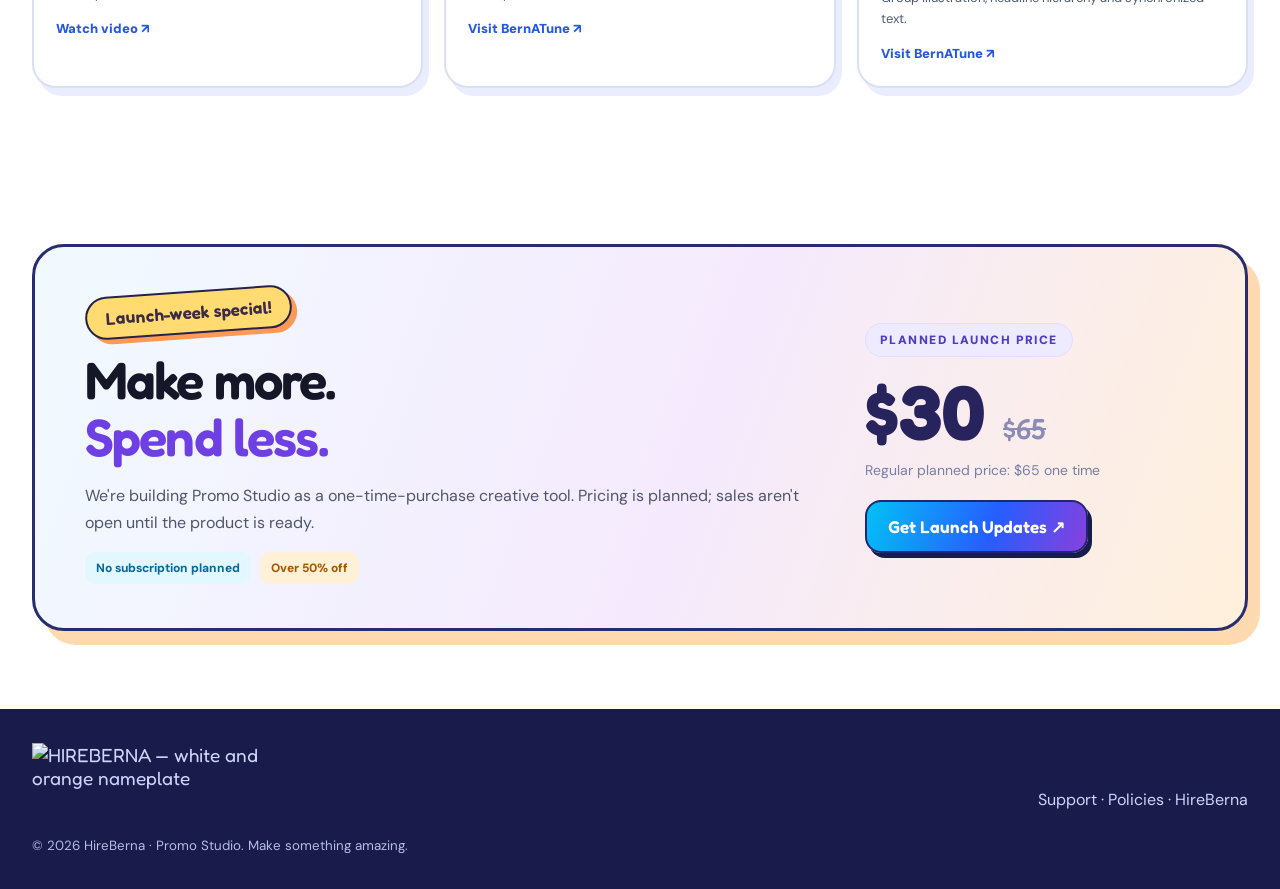
==== commit cde7dcd8: "Restore complete 69KB deployed animated-card page (untruncated) as GitHub source backup" ====
--- a/promo-studio-preview/v3/index.html
+++ b/promo-studio-preview/v3/index.html
@@ -88,4 +88,113 @@
 #feature-apd-director .feature-art .layer-promo-frame{z-index:7;opacity:0;transform:scale(.7);transform-origin:center}
 #feature-apd-director .feature-art .layer-beam{z-index:8;opacity:0;transform:none;transform-origin:center}
 #feature-apd-director .feature-art .layer-sparkles{z-index:9;opacity:0;transform:none;transform-origin:center}
-:is(#feature-apd-director .feature-art:hover,#feature-apd-director .feature-art:focus-visible,#feature-apd-director .fea --- TRUNCATED --- 69,581 chars+:is(#feature-apd-director .feature-art:hover,#feature-apd-director .feature-art:focus-visible,#feature-apd-director .feature-art.is-active) .layer-director-core{opacity:0;transform:scale(.7);transition-delay:0.00s}
+:is(#feature-apd-director .feature-art:hover,#feature-apd-director .feature-art:focus-visible,#feature-apd-director .feature-art.is-active) .layer-idea{opacity:0;transform:translate(-4px,-2px) scale(.6);transition-delay:0.06s}
+:is(#feature-apd-director .feature-art:hover,#feature-apd-director .feature-art:focus-visible,#feature-apd-director .feature-art.is-active) .layer-image{opacity:0;transform:translate(4px,-4px) scale(.6);transition-delay:0.11s}
+:is(#feature-apd-director .feature-art:hover,#feature-apd-director .feature-art:focus-visible,#feature-apd-director .feature-art.is-active) .layer-copy{opacity:0;transform:translate(2px,4px) scale(.6);transition-delay:0.17s}
+:is(#feature-apd-director .feature-art:hover,#feature-apd-director .feature-art:focus-visible,#feature-apd-director .feature-art.is-active) .layer-timeline{opacity:0;transform:translate(5px,2px) scale(.6);transition-delay:0.22s}
+:is(#feature-apd-director .feature-art:hover,#feature-apd-director .feature-art:focus-visible,#feature-apd-director .feature-art.is-active) .layer-promo-frame{opacity:1;transform:scale(1);transition-delay:0.28s}
+:is(#feature-apd-director .feature-art:hover,#feature-apd-director .feature-art:focus-visible,#feature-apd-director .feature-art.is-active) .layer-beam{opacity:1;transform:scale(1);transition-delay:0.33s}
+:is(#feature-apd-director .feature-art:hover,#feature-apd-director .feature-art:focus-visible,#feature-apd-director .feature-art.is-active) .layer-sparkles{opacity:1;transform:scale(1);transition-delay:0.39s}
+@media(prefers-reduced-motion:reduce){#feature-apd-director .feature-art img{transition:none!important;animation:none!important;will-change:auto}}
+#feature-apd-director .feature-art{border:0;border-radius:0;box-shadow:none;margin:0;padding:0;width:100%}
+
+/* Card demo remix-templates */
+#feature-remix-templates .feature-art{display:block;width:100%;aspect-ratio:5/3;position:relative;isolation:isolate;overflow:hidden;border:3px solid #282B6B;border-radius:30px;background:#F8F8FF;cursor:pointer;box-shadow:10px 11px 0 #DCDDFC;outline-offset:6px}#feature-remix-templates .feature-art img{position:absolute;inset:0;width:100%;height:100%;object-fit:contain;pointer-events:none;user-select:none;transition:transform 1.55s cubic-bezier(.2,.8,.2,1),opacity .6s ease;will-change:transform,opacity}
+#feature-remix-templates .feature-art .layer-base{z-index:1;opacity:1;transform:none;transform-origin:center}
+#feature-remix-templates .feature-art .layer-template-blank{z-index:2;opacity:1;transform:none;transform-origin:center}
+#feature-remix-templates .feature-art .layer-template-ready{z-index:3;opacity:0;transform:scale(.85) rotate(-3deg);transform-origin:center}
+#feature-remix-templates .feature-art .layer-user-image{z-index:4;opacity:0;transform:translate(-112px,55px) rotate(-12deg);transform-origin:center}
+#feature-remix-templates .feature-art .layer-headline{z-index:5;opacity:0;transform:translate(80px,-24px);transform-origin:center}
+#feature-remix-templates .feature-art .layer-cta{z-index:6;opacity:0;transform:translateY(30px);transform-origin:center}
+#feature-remix-templates .feature-art .layer-palette{z-index:7;opacity:1;transform:translateY(20px);transform-origin:center}
+#feature-remix-templates .feature-art .layer-cursor{z-index:8;opacity:0;transform:translate(25px,15px);transform-origin:center}
+#feature-remix-templates .feature-art .layer-sparkles{z-index:9;opacity:0;transform:none;transform-origin:center}
+:is(#feature-remix-templates .feature-art:hover,#feature-remix-templates .feature-art:focus-visible,#feature-remix-templates .feature-art.is-active) .layer-template-blank{opacity:0;transform:scale(.94);transition-delay:0.00s}
+:is(#feature-remix-templates .feature-art:hover,#feature-remix-templates .feature-art:focus-visible,#feature-remix-templates .feature-art.is-active) .layer-template-ready{opacity:1;transform:scale(1) rotate(0);transition-delay:0.06s}
+:is(#feature-remix-templates .feature-art:hover,#feature-remix-templates .feature-art:focus-visible,#feature-remix-templates .feature-art.is-active) .layer-user-image{opacity:1;transform:translate(0,0) rotate(0);transition-delay:0.11s}
+:is(#feature-remix-templates .feature-art:hover,#feature-remix-templates .feature-art:focus-visible,#feature-remix-templates .feature-art.is-active) .layer-headline{opacity:1;transform:translate(0,0);transition-delay:0.17s}
+:is(#feature-remix-templates .feature-art:hover,#feature-remix-templates .feature-art:focus-visible,#feature-remix-templates .feature-art.is-active) .layer-cta{opacity:1;transform:translate(0,0);transition-delay:0.22s}
+:is(#feature-remix-templates .feature-art:hover,#feature-remix-templates .feature-art:focus-visible,#feature-remix-templates .feature-art.is-active) .layer-palette{opacity:1;transform:translateY(0);transition-delay:0.28s}
+:is(#feature-remix-templates .feature-art:hover,#feature-remix-templates .feature-art:focus-visible,#feature-remix-templates .feature-art.is-active) .layer-cursor{opacity:1;transform:translate(0,0);transition-delay:0.33s}
+:is(#feature-remix-templates .feature-art:hover,#feature-remix-templates .feature-art:focus-visible,#feature-remix-templates .feature-art.is-active) .layer-sparkles{opacity:1;transform:scale(1);transition-delay:0.39s}
+@media(prefers-reduced-motion:reduce){#feature-remix-templates .feature-art img{transition:none!important;animation:none!important;will-change:auto}}
+#feature-remix-templates .feature-art{border:0;border-radius:0;box-shadow:none;margin:0;padding:0;width:100%}
+
+/* Card demo typography-playground */
+#feature-typography-playground .feature-art{display:block;width:100%;aspect-ratio:5/3;position:relative;isolation:isolate;overflow:hidden;background:#F6F8FF;border:3px solid #252B68;border-radius:30px;box-shadow:10px 11px 0 #DCE2FC;cursor:pointer;outline-offset:6px}#feature-typography-playground .feature-art img{position:absolute;inset:0;width:100%;height:100%;object-fit:contain;object-position:center;pointer-events:none;user-select:none;transition:opacity .55s ease,transform 1.55s cubic-bezier(.2,.8,.2,1);will-change:transform,opacity}
+#feature-typography-playground .feature-art .layer-base{z-index:1;opacity:1;transform:none;transform-origin:center}
+#feature-typography-playground .feature-art .layer-type-modern{z-index:2;opacity:1;transform:none;transform-origin:center}
+#feature-typography-playground .feature-art .layer-type-serif{z-index:3;opacity:0;transform:none;transform-origin:center}
+#feature-typography-playground .feature-art .layer-type-bold{z-index:4;opacity:0;transform:none;transform-origin:center}
+#feature-typography-playground .feature-art .layer-chip-modern{z-index:5;opacity:1;transform:none;transform-origin:center}
+#feature-typography-playground .feature-art .layer-chip-serif{z-index:6;opacity:1;transform:none;transform-origin:center}
+#feature-typography-playground .feature-art .layer-chip-bold{z-index:7;opacity:1;transform:none;transform-origin:center}
+#feature-typography-playground .feature-art .layer-selector{z-index:8;opacity:1;transform:none;transform-origin:center}
+#feature-typography-playground .feature-art .layer-sparkles{z-index:9;opacity:0;transform:none;transform-origin:center}
+:is(#feature-typography-playground .feature-art:hover,#feature-typography-playground .feature-art:focus-visible,#feature-typography-playground .feature-art.is-active) .layer-selector{opacity:1;transform:translateY(100px);transition-delay:0.00s}
+:is(#feature-typography-playground .feature-art:hover,#feature-typography-playground .feature-art:focus-visible,#feature-typography-playground .feature-art.is-active) .layer-sparkles{opacity:1;transform:scale(1);transition-delay:0.07s}
+
+@keyframes modern-cycle{0%,22%{opacity:1}32%,100%{opacity:0}}
+@keyframes serif-cycle{0%,25%{opacity:0}35%,55%{opacity:1}65%,100%{opacity:0}}
+@keyframes bold-cycle{0%,58%{opacity:0}72%,100%{opacity:1}}
+:is(#feature-typography-playground .feature-art:hover,#feature-typography-playground .feature-art:focus-visible,#feature-typography-playground .feature-art.is-active) .layer-type-modern{animation:modern-cycle 1.55s forwards}
+:is(#feature-typography-playground .feature-art:hover,#feature-typography-playground .feature-art:focus-visible,#feature-typography-playground .feature-art.is-active) .layer-type-serif{animation:serif-cycle 1.55s forwards}
+:is(#feature-typography-playground .feature-art:hover,#feature-typography-playground .feature-art:focus-visible,#feature-typography-playground .feature-art.is-active) .layer-type-bold{animation:bold-cycle 1.55s forwards}
+@media(prefers-reduced-motion:reduce){#feature-typography-playground .feature-art img{transition:none!important;animation:none!important;will-change:auto}}
+#feature-typography-playground .feature-art{border:0;border-radius:0;box-shadow:none;margin:0;padding:0;width:100%}
+
+/* Card demo visual-editor */
+#feature-visual-editor .feature-art{display:block;width:100%;aspect-ratio:5/3;position:relative;isolation:isolate;overflow:hidden;background:#F6F8FF;border:3px solid #252B68;border-radius:30px;box-shadow:10px 11px 0 #DCE2FC;cursor:pointer;outline-offset:6px}#feature-visual-editor .feature-art img{position:absolute;inset:0;width:100%;height:100%;object-fit:contain;object-position:center;pointer-events:none;user-select:none;transition:opacity .55s ease,transform 1.55s cubic-bezier(.2,.8,.2,1);will-change:transform,opacity}
+#feature-visual-editor .feature-art .layer-base{z-index:1;opacity:1;transform:none;transform-origin:center}
+#feature-visual-editor .feature-art .layer-artwork{z-index:2;opacity:1;transform:translate(-49px,21px) rotate(-5deg);transform-origin:center}
+#feature-visual-editor .feature-art .layer-headline{z-index:3;opacity:1;transform:translate(86px,30px) rotate(4deg);transform-origin:center}
+#feature-visual-editor .feature-art .layer-sticker{z-index:4;opacity:1;transform:translate(-102px,70px) rotate(-25deg);transform-origin:center}
+#feature-visual-editor .feature-art .layer-guides{z-index:5;opacity:0;transform:none;transform-origin:center}
+#feature-visual-editor .feature-art .layer-handles{z-index:6;opacity:1;transform:none;transform-origin:center}
+#feature-visual-editor .feature-art .layer-cursor{z-index:7;opacity:1;transform:translate(30px,14px);transform-origin:center}
+#feature-visual-editor .feature-art .layer-finish{z-index:8;opacity:0;transform:scale(.5);transform-origin:center}
+#feature-visual-editor .feature-art .layer-sparkles{z-index:9;opacity:0;transform:none;transform-origin:center}
+:is(#feature-visual-editor .feature-art:hover,#feature-visual-editor .feature-art:focus-visible,#feature-visual-editor .feature-art.is-active) .layer-artwork{opacity:1;transform:translate(0,0) rotate(0);transition-delay:0.00s}
+:is(#feature-visual-editor .feature-art:hover,#feature-visual-editor .feature-art:focus-visible,#feature-visual-editor .feature-art.is-active) .layer-headline{opacity:1;transform:translate(0,0) rotate(0);transition-delay:0.07s}
+:is(#feature-visual-editor .feature-art:hover,#feature-visual-editor .feature-art:focus-visible,#feature-visual-editor .feature-art.is-active) .layer-sticker{opacity:1;transform:translate(0,0) rotate(0);transition-delay:0.13s}
+:is(#feature-visual-editor .feature-art:hover,#feature-visual-editor .feature-art:focus-visible,#feature-visual-editor .feature-art.is-active) .layer-guides{opacity:0.8;transform:scale(1);transition-delay:0.20s}
+:is(#feature-visual-editor .feature-art:hover,#feature-visual-editor .feature-art:focus-visible,#feature-visual-editor .feature-art.is-active) .layer-handles{opacity:0;transform:scale(1);transition-delay:0.26s}
+:is(#feature-visual-editor .feature-art:hover,#feature-visual-editor .feature-art:focus-visible,#feature-visual-editor .feature-art.is-active) .layer-cursor{opacity:1;transform:translate(-14px,-11px);transition-delay:0.33s}
+:is(#feature-visual-editor .feature-art:hover,#feature-visual-editor .feature-art:focus-visible,#feature-visual-editor .feature-art.is-active) .layer-finish{opacity:1;transform:scale(1);transition-delay:0.39s}
+:is(#feature-visual-editor .feature-art:hover,#feature-visual-editor .feature-art:focus-visible,#feature-visual-editor .feature-art.is-active) .layer-sparkles{opacity:1;transform:scale(1);transition-delay:0.42s}
+@media(prefers-reduced-motion:reduce){#feature-visual-editor .feature-art img{transition:none!important;animation:none!important;will-change:auto}}
+#feature-visual-editor .feature-art{border:0;border-radius:0;box-shadow:none;margin:0;padding:0;width:100%}
+
+/* Card demo export-publishing */
+#feature-export-publishing .feature-art{display:block;width:100%;aspect-ratio:5/3;position:relative;isolation:isolate;overflow:hidden;background:#F6F8FF;border:3px solid #252B68;border-radius:30px;box-shadow:10px 11px 0 #DCE2FC;cursor:pointer;outline-offset:6px}#feature-export-publishing .feature-art img{position:absolute;inset:0;width:100%;height:100%;object-fit:contain;object-position:center;pointer-events:none;user-select:none;transition:opacity .55s ease,transform 1.55s cubic-bezier(.2,.8,.2,1);will-change:transform,opacity}
+#feature-export-publishing .feature-art .layer-base{z-index:1;opacity:1;transform:none;transform-origin:center}
+#feature-export-publishing .feature-art .layer-video{z-index:2;opacity:1;transform:none;transform-origin:center}
+#feature-export-publishing .feature-art .layer-mp4{z-index:3;opacity:0;transform:translate(-50px,15px) scale(.7);transform-origin:center}
+#feature-export-publishing .feature-art .layer-progress-track{z-index:4;opacity:1;transform:none;transform-origin:center}
+#feature-export-publishing .feature-art .layer-progress-fill{z-index:5;opacity:1;transform:scaleX(.03);transform-origin:35% 80%}
+#feature-export-publishing .feature-art .layer-send-arrow{z-index:6;opacity:0;transform:translate(-28px,22px);transform-origin:center}
+#feature-export-publishing .feature-art .layer-youtube{z-index:7;opacity:1;transform:scale(.82);transform-origin:center}
+#feature-export-publishing .feature-art .layer-instagram{z-index:8;opacity:1;transform:scale(.82);transform-origin:center}
+#feature-export-publishing .feature-art .layer-facebook{z-index:9;opacity:1;transform:scale(.82);transform-origin:center}
+#feature-export-publishing .feature-art .layer-tiktok{z-index:10;opacity:1;transform:scale(.82);transform-origin:center}
+#feature-export-publishing .feature-art .layer-check{z-index:11;opacity:0;transform:scale(.4);transform-origin:center}
+:is(#feature-export-publishing .feature-art:hover,#feature-export-publishing .feature-art:focus-visible,#feature-export-publishing .feature-art.is-active) .layer-video{opacity:0.38;transform:scale(.94);transition-delay:0.00s}
+:is(#feature-export-publishing .feature-art:hover,#feature-export-publishing .feature-art:focus-visible,#feature-export-publishing .feature-art.is-active) .layer-mp4{opacity:1;transform:translate(0,0) scale(1);transition-delay:0.07s}
+:is(#feature-export-publishing .feature-art:hover,#feature-export-publishing .feature-art:focus-visible,#feature-export-publishing .feature-art.is-active) .layer-progress-fill{opacity:1;transform:scaleX(1);transition-delay:0.13s}
+:is(#feature-export-publishing .feature-art:hover,#feature-export-publishing .feature-art:focus-visible,#feature-export-publishing .feature-art.is-active) .layer-send-arrow{opacity:1;transform:translate(0,0);transition-delay:0.20s}
+:is(#feature-export-publishing .feature-art:hover,#feature-export-publishing .feature-art:focus-visible,#feature-export-publishing .feature-art.is-active) .layer-youtube{opacity:1;transform:scale(1);transition-delay:0.26s}
+:is(#feature-export-publishing .feature-art:hover,#feature-export-publishing .feature-art:focus-visible,#feature-export-publishing .feature-art.is-active) .layer-instagram{opacity:1;transform:scale(1);transition-delay:0.33s}
+:is(#feature-export-publishing .feature-art:hover,#feature-export-publishing .feature-art:focus-visible,#feature-export-publishing .feature-art.is-active) .layer-facebook{opacity:1;transform:scale(1);transition-delay:0.39s}
+:is(#feature-export-publishing .feature-art:hover,#feature-export-publishing .feature-art:focus-visible,#feature-export-publishing .feature-art.is-active) .layer-tiktok{opacity:1;transform:scale(1);transition-delay:0.42s}
+:is(#feature-export-publishing .feature-art:hover,#feature-export-publishing .feature-art:focus-visible,#feature-export-publishing .feature-art.is-active) .layer-check{opacity:1;transform:scale(1);transition-delay:0.42s}
+@media(prefers-reduced-motion:reduce){#feature-export-publishing .feature-art img{transition:none!important;animation:none!important;will-change:auto}}
+#feature-export-publishing .feature-art{border:0;border-radius:0;box-shadow:none;margin:0;padding:0;width:100%}
+
+</style></head><body><header class="topbar"><div class="shell top-inner"><a href="/" data-link class="brand"><img src="/assets/promo-logo.avif" class="header-actual-logo" alt="Promo Studio official logo"><span class="brandname">Promo Studio<small>BY HIREBERNA</small></span></a><nav class="nav"><a href="/" data-link>Welcome</a><a href="/home" data-link>Home</a><a href="/studio" data-link>Studio</a><a href="/editor" data-link>Editor</a><a href="/projects" data-link>Projects</a><a href="/contact" data-link>Contact</a></nav><a href="/studio" data-link class="button sm nav-cta">Let's Create ↗</a></div></header><main id="root" class="page"></main><footer class="footer"><div class="shell footrow"><div><div class="footer-brand"><a href="https://hireberna.app" title="HireBerna"><img class="hireberna-nameplate" src="https://raw.githubusercontent.com/davidhambern-ship-it/hireberna_assets/main/HireBerna_navbar_image_1.png" alt="HIREBERNA — white and orange nameplate"></a></div><small>© 2026 HireBerna · Promo Studio. Make something amazing.</small></div><div><a data-link href="/contact">Support</a> · <a data-link href="/policies">Policies</a> · <a href="https://hireberna.app">HireBerna</a></div></div></footer><div id="toast" class="toast hide" role="status"></div>
+<script>
+(()=>{'use strict';const DRAFTKEY='promo-v2-draft', PROJECTKEY='promo-v2-projects';let d={brand:'YOUR BRAND',title:'Make your next big move.',cta:'Discover more',details:'',style:'cinematic',ratio:'landscape',font:'Fredoka',accent:'#ffb34d',photo:'',scene:0,pos:34,sceneTitles:[]},projects=[],toastTimeout;try{d={...d,...JSON.parse(localStorage.getItem(DRAFTKEY)||'{}')};projects=JSON.parse(localStorage.getItem(PROJECTKEY)||'[]')}catch(e){}const $=q=>document.querySelector(q);const $$=q=>document.querySelectorAll(q);const e=s=>String(s==null?'':s).replace(/[&<>"']/g,c=>({'&':'&amp;','<':'&lt;','>':'&gt;','"':'&quot;',"'":'&#39;'}[c]));const nav=(url,txt,cls='button')=>`<a href="${url}" data-link class="${cls}">${txt}</a>`;const tag=(text,cl='')=>`<span class="tag ${cl}">${text}</span>`;function notify(message){const t=$('#toast');t.textContent=message;t.classList.remove('hide');clearTimeout(toastTimeout);toastTimeout=setTimeout(()=>t.classList.add('hide'),3000)}function saveDraft(){try{localStorage.setItem(DRAFTKEY,JSON.stringify(d))}catch(err){notify('Storage is full. Try a smaller artwork file.')}}function saveProjects(){try{localStorage.setItem(PROJECTKEY,JSON.stringify(projects.slice(0,10)));return true}catch(err){return false}}function go(path){history.pushState(null,'',path);render();scrollTo(0,0)}const FEATURE_MOTION_KITS={"Artwork Library":{"slug":"artwork-library","files":["base.svg","folder-closed.svg","folder-open.svg","art-landscape.svg","art-portrait.svg","art-sticker.svg","art-logo.svg","upload.svg","cursor.svg","sparkles.svg"]},"APD Creative Director":{"slug":"apd-director","files":["base.svg","director-core.svg","idea.svg","image.svg","copy.svg","timeline.svg","promo-frame.svg","beam.svg","sparkles.svg"]},"Ready-to-Remix Templates":{"slug":"remix-templates","files":["base.svg","template-blank.svg","template-ready.svg","user-image.svg","headline.svg","cta.svg","palette.svg","cursor.svg","sparkles.svg"]},"Typography Playground":{"slug":"typography-playground","files":["base.svg","type-modern.svg","type-serif.svg","type-bold.svg","chip-modern.svg","chip-serif.svg","chip-bold.svg","selector.svg","sparkles.svg"]},"Visual Editor":{"slug":"visual-editor","files":["base.svg","artwork.svg","headline.svg","sticker.svg","guides.svg","handles.svg","cursor.svg","finish.svg","sparkles.svg"]},"Video Export & Publishing":{"slug":"export-publishing","files":["base.svg","video.svg","mp4.svg","progress-track.svg","progress-fill.svg","send-arrow.svg","youtube.svg","instagram.svg","facebook.svg","tiktok.svg","check.svg"]}};
+const FEATURE_MOTION_ROOT='https://raw.githubusercontent.com/davidhambern-ship-it/hireberna_assets/main/promo-studio-assets/cards/';
+function feature(ico,name,body){const kit=FEATURE_MOTION_KITS[name];if(kit){const media=kit.files.map(file=>{const klass=kit.slug==='artwork-library'?file.slice(0,-4):'layer-'+file.slice(0,-4);return '<img src="'+FEATURE_MOTION_ROOT+kit.slug+'/'+file+'" class="'+klass+'" alt="" aria-hidden="true" loading="lazy" decoding="async">'}).join('');return '<article id="feature-'+kit.slug+'" class="card animated-feature"><button type="button" class="feature-art" aria-label="Animate '+name+' feature demonstration" aria-pressed="false">'+media+'</button><div class="feature-content"><h3>'+name+'</h3><p>'+body+'</p><span class="feature-hint">Hover · Focus · Tap to explore</span></div></article>'}return '<div class="card"><span class="iconbox">'+ico+'</span><h3>'+name+'</h3><p>'+body+'</p></div>'}function welcome(){return `<div class="shell"><section class="hero"><div><span class="punch">✦ Meet your new creative sidekick</span><h1>Big ideas.<br><span class="gradientText">Bigger impact.</span></h1><p>Bring your artwork, find your look, and build promotional videos that feel uniquely yours. Welcome to a studio where creating should be just as fun as sharing.</p><div class="cta-row">${nav('/studio','Explore the Studio ✦')}${nav('/home','See How It Works','button secondary')}</div><small>Early preview: live layout tools are ready. APD generation and MP4 exports are still being connected.</small></div><div class="hero-card"><span class="label-float">✨ CREATE YOUR MAGIC</span><img class="hero-logo" src="/assets/promo-logo.avif" alt="Promo Studio colorful camera logo"><span class="label-float two">Your art. Your rules. ↗</span><span class="logo-caption">CREATE · CUSTOMIZE · SHARE</span><span class="swash"></span></div></section></div><div class="band"><div class="shell band-inner"><strong>One space. Endless ways to show up.</strong><span>✦ ARTWORK <b>●</b> LAYOUTS <b>●</b> BRANDING <b>●</b> PROMOS</span></div></div><div class="shell"><section class="section"><div class="section-intro"><span class="pill">✷ What's inside</span><h2 style="margin:18px 0">All the creative tools.<br><span class="highlight">None of the boring.</span></h2><p>We're combining APD's creative brain, your artwork library, and a hands-on editor into one easy-to-use experience.</p></div><div class="grid3">${feature('▣','Artwork Library','Build a personal collection of images, logos and visual assets.')}${feature('✦','APD Creative Director','Coming soon: AI-assisted concepts, copy and scene directions.')}${feature('▤','Ready-to-Remix Templates','Inspired by real Market Veggies campaigns and BernATune artwork.')}${feature('Aa','Typography Playground','Actually see different font styles before choosing one.')}${feature('◫','Visual Editor','Play with colors, imagery, positioning and aspect ratios.')}${feature('↗','Video Export & Publishing','Animated MP4s and optional scheduling are on the roadmap.')}</div></section><section class="section real-showcase" id="real-work"><div class="section-intro"><span class="pill">✦ REAL CREATIVE REFERENCES</span><h2 style="margin:18px 0">Not stock photos.<br><span class="highlight">Our real work.</span></h2><p>Explore actual Market Veggies campaign video thumbnails and frames extracted from BernATune lyric videos. These are references for the templates we're developing—not pre-made customer content.</p></div><div class="real-grid"><article class="real-card"><a href="https://www.youtube.com/watch?v=Cp0LwBzm-Fw" target="_blank" rel="noopener noreferrer" aria-label="Watch actual Market Veggies Ed promo"><div class="real-photo"><img loading="lazy" src="https://i.ytimg.com/vi/Cp0LwBzm-Fw/hqdefault.jpg" onerror="this.onerror=null;this.src='https://raw.githubusercontent.com/davidhambern-ship-it/market-veggies/main/assets/gary-intro-card-crisp.webp'" alt="Real Market Veggies video thumbnail — Ed promo landscape"></div></a><div class="real-caption"><span class="mini-category">MARKET VEGGIES · YOUTUBE</span><h3>Campaign promos</h3><p>Actual published 10-second campaign video. Bold branding and repeatable layouts.</p><a href="https://www.youtube.com/watch?v=Cp0LwBzm-Fw" target="_blank" rel="noopener noreferrer">Watch video ↗</a></div></article><article class="real-card"><div class="real-photo"><img loading="lazy" src="https://raw.githubusercontent.com/davidhambern-ship-it/hireberna_assets/main/promo-studio-preview/v3/assets/no-rush.webp" alt="BernATune brand art from No Rush lyric video"></div><div class="real-caption"><span class="mini-category">BERNATUNE · ORIGINAL COVER ART</span><h3>No Rush</h3><p>Neon color, character-driven composition, and timed lyrics.</p><a href="https://www.youtube.com/@BernATune" target="_blank" rel="noopener noreferrer">Visit BernATune ↗</a></div></article><article class="real-card"><div class="real-photo"><img loading="lazy" src="https://raw.githubusercontent.com/davidhambern-ship-it/hireberna_assets/main/promo-studio-preview/v3/assets/cul-de-smack.webp" alt="BernATune brand art from CUL-DE-SMACK lyric video"></div><div class="real-caption"><span class="mini-category">BERNATUNE · ORIGINAL COVER ART</span><h3>CUL-DE-SMACK</h3><p>A lively, high-energy visual and lyric treatment.</p><a href="https://www.youtube.com/@BernATune" target="_blank" rel="noopener noreferrer">Visit BernATune ↗</a></div></article><article class="real-card"><a href="https://www.youtube.com/watch?v=9vUdnr6S3l4" target="_blank" rel="noopener noreferrer" aria-label="Watch actual Market Veggies portrait promo"><div class="real-photo"><img loading="lazy" src="https://i.ytimg.com/vi/9vUdnr6S3l4/hqdefault.jpg" onerror="this.onerror=null;this.src='https://raw.githubusercontent.com/davidhambern-ship-it/market-veggies/main/assets/gary-intro-card-crisp.webp'" alt="Real Market Veggies YouTube video thumbnail — portrait promo"></div></a><div class="real-caption"><span class="mini-category">MARKET VEGGIES · PORTRAIT</span><h3>Vertical campaigns</h3><p>The same promotion adapted to portrait viewing, with its own layout treatment.</p><a href="https://www.youtube.com/watch?v=9vUdnr6S3l4" target="_blank" rel="noopener noreferrer">Watch video ↗</a></div></article><article class="real-card"><div class="real-photo"><img loading="lazy" src="https://raw.githubusercontent.com/davidhambern-ship-it/hireberna_assets/main/promo-studio-preview/v3/assets/suit-and-sneakers.webp" alt="BernATune brand art from Suit and Sneakers lyric video"></div><div class="real-caption"><span class="mini-category">BERNATUNE · ORIGINAL COVER ART</span><h3>Suit and Sneakers</h3><p>Warm cinematic storytelling, music branding and lyric-safe space.</p><a href="https://www.youtube.com/@BernATune" target="_blank" rel="noopener noreferrer">Visit BernATune ↗</a></div></article><article class="real-card"><div class="real-photo"><img loading="lazy" src="https://raw.githubusercontent.com/davidhambern-ship-it/hireberna_assets/main/promo-studio-preview/v3/assets/nobody-messes.webp" alt="BernATune brand art from Nobody Messes With My Brothers But Me lyric video"></div><div class="real-caption"><span class="mini-category">BERNATUNE · ORIGINAL COVER ART</span><h3>Nobody Messes With My Brothers But Me</h3><p>Group illustration, headline hierarchy and synchronized text.</p><a href="https://www.youtube.com/@BernATune" target="_blank" rel="noopener noreferrer">Visit BernATune ↗</a></div></article></div></section><section class="section"><div class="pricing"><div><span class="punch">Launch-week special!</span><h2>Make more.<br><span class="highlight">Spend less.</span></h2><p>We're building Promo Studio as a one-time-purchase creative tool. Pricing is planned; sales aren't open until the product is ready.</p><div class="tag-row">${tag('No subscription planned','blue')}${tag('Over 50% off','orange')}</div></div><div><span class="pill">Planned launch price</span><div class="price" style="margin-top:16px">$30 <s>$65</s></div><p class="price-unit">Regular planned price: $65 one time</p>${nav('/contact','Get Launch Updates ↗')}</div></div></section></div>`}function step(n,title,txt,color=''){return `<div class="card"><div class="stepnum ${color}">${n}</div><h3>${title}</h3><p>${txt}</p></div>`}function home(){return `<div class="shell"><section class="subhead"><span class="pill">✦ A better way to create</span><h1 style="margin:20px 0">Four steps from<br><span class="gradientText">"what if" to "wow."</span></h1><p>You bring the ideas. Promo Studio brings the creative workspace. Here's the experience we're building.</p></section><div class="grid4">${step('01','Bring the artwork','Upload your illustrations, photos and logos.','')}${step('02','Choose a direction','Select a style or let APD propose a scene plan.','orange')}${step('03','Customize','Change fonts, colors, layout, text and timing.','blue')}${step('04','Make it move','Export and schedule animated promotional videos.','')}</div><section class="section"><div class="splash"><span class="pill">Our creative starting points</span><h2 style="margin-top:19px">A few styles. <span class="orangeText">A lot of personality.</span></h2><p>These are layout directions, not somebody else's brand. Your own images and identity always come first.</p><div class="grid3">${feature('▤','Campaign Classic','Consistent captions and recognizable promotional branding.')}${feature('◈','Cinematic Story','Rich visual composition with a strong focal subject.')}${feature('✳','Electric Pop','High-energy colors, bold headline styling and motion.')}</div><div style="margin-top:27px">${nav('/studio','Try the layouts →')}</div></div></section><section class="section real-showcase" id="real-work"><div class="section-intro"><span class="pill">✦ REAL CREATIVE REFERENCES</span><h2 style="margin:18px 0">Not stock photos.<br><span class="highlight">Our real work.</span></h2><p>Explore actual Market Veggies campaign video thumbnails and frames extracted from BernATune lyric videos. These are references for the templates we're developing—not pre-made customer content.</p></div><div class="real-grid"><article class="real-card"><a href="https://www.youtube.com/watch?v=Cp0LwBzm-Fw" target="_blank" rel="noopener noreferrer" aria-label="Watch actual Market Veggies Ed promo"><div class="real-photo"><img loading="lazy" src="https://i.ytimg.com/vi/Cp0LwBzm-Fw/hqdefault.jpg" onerror="this.onerror=null;this.src='https://raw.githubusercontent.com/davidhambern-ship-it/market-veggies/main/assets/gary-intro-card-crisp.webp'" alt="Real Market Veggies video thumbnail — Ed promo landscape"></div></a><div class="real-caption"><span class="mini-category">MARKET VEGGIES · YOUTUBE</span><h3>Campaign promos</h3><p>Actual published 10-second campaign video. Bold branding and repeatable layouts.</p><a href="https://www.youtube.com/watch?v=Cp0LwBzm-Fw" target="_blank" rel="noopener noreferrer">Watch video ↗</a></div></article><article class="real-card"><div class="real-photo"><img loading="lazy" src="https://raw.githubusercontent.com/davidhambern-ship-it/hireberna_assets/main/promo-studio-preview/v3/assets/no-rush.webp" alt="BernATune brand art from No Rush lyric video"></div><div class="real-caption"><span class="mini-category">BERNATUNE · ORIGINAL COVER ART</span><h3>No Rush</h3><p>Neon color, character-driven composition, and timed lyrics.</p><a href="https://www.youtube.com/@BernATune" target="_blank" rel="noopener noreferrer">Visit BernATune ↗</a></div></article><article class="real-card"><div class="real-photo"><img loading="lazy" src="https://raw.githubusercontent.com/davidhambern-ship-it/hireberna_assets/main/promo-studio-preview/v3/assets/cul-de-smack.webp" alt="BernATune brand art from CUL-DE-SMACK lyric video"></div><div class="real-caption"><span class="mini-category">BERNATUNE · ORIGINAL COVER ART</span><h3>CUL-DE-SMACK</h3><p>A lively, high-energy visual and lyric treatment.</p><a href="https://www.youtube.com/@BernATune" target="_blank" rel="noopener noreferrer">Visit BernATune ↗</a></div></article><article class="real-card"><a href="https://www.youtube.com/watch?v=9vUdnr6S3l4" target="_blank" rel="noopener noreferrer" aria-label="Watch actual Market Veggies portrait promo"><div class="real-photo"><img loading="lazy" src="https://i.ytimg.com/vi/9vUdnr6S3l4/hqdefault.jpg" onerror="this.onerror=null;this.src='https://raw.githubusercontent.com/davidhambern-ship-it/market-veggies/main/assets/gary-intro-card-crisp.webp'" alt="Real Market Veggies YouTube video thumbnail — portrait promo"></div></a><div class="real-caption"><span class="mini-category">MARKET VEGGIES · PORTRAIT</span><h3>Vertical campaigns</h3><p>The same promotion adapted to portrait viewing, with its own layout treatment.</p><a href="https://www.youtube.com/watch?v=9vUdnr6S3l4" target="_blank" rel="noopener noreferrer">Watch video ↗</a></div></article><article class="real-card"><div class="real-photo"><img loading="lazy" src="https://raw.githubusercontent.com/davidhambern-ship-it/hireberna_assets/main/promo-studio-preview/v3/assets/suit-and-sneakers.webp" alt="BernATune brand art from Suit and Sneakers lyric video"></div><div class="real-caption"><span class="mini-category">BERNATUNE · ORIGINAL COVER ART</span><h3>Suit and Sneakers</h3><p>Warm cinematic storytelling, music branding and lyric-safe space.</p><a href="https://www.youtube.com/@BernATune" target="_blank" rel="noopener noreferrer">Visit BernATune ↗</a></div></article><article class="real-card"><div class="real-photo"><img loading="lazy" src="https://raw.githubusercontent.com/davidhambern-ship-it/hireberna_assets/main/promo-studio-preview/v3/assets/nobody-messes.webp" alt="BernATune brand art from Nobody Messes With My Brothers But Me lyric video"></div><div class="real-caption"><span class="mini-category">BERNATUNE · ORIGINAL COVER ART</span><h3>Nobody Messes With My Brothers But Me</h3><p>Group illustration, headline hierarchy and synchronized text.</p><a href="https://www.youtube.com/@BernATune" target="_blank" rel="noopener noreferrer">Visit BernATune ↗</a></div></article></div></section></div>`}function input(name,label,v,type='text'){return `<div class="field"><label for="${name}">${label}</label><input id="${name}" type="${type}" value="${e(v)}" maxlength="130"></div>`}function select(name,label,opts,v){return `<div class="field"><label for="${name}">${label}</label><select id="${name}">${opts.map(x=>`<option value="${e(x[0])}" ${x[0]===v?'selected':''}>${e(x[1])}</option>`).join('')}</select></div>`}function setup(isStudio){return `<aside class="sidebar"><h3>${isStudio?'Create a scene ✦':'Fine-tune your design'}</h3><p class="preview-note" style="margin-bottom:17px">Every change updates the canvas immediately.</p>${isStudio?`<label class="upload" for="upload"><span>⇧</span><strong>Drop in your artwork</strong><small>Choose a PNG, JPG or WebP (max 15 MB)</small><input id="upload" type="file" accept="image/png,image/jpeg,image/webp"></label>${d.photo?`<img class="thumb" src="${d.photo}" alt="Uploaded art">`:''}`:''}${input('brand','Brand / Creator',d.brand)}${input('title','Main headline',d.title)}${input('cta','Call to action',d.cta)}${isStudio?`<div class="field"><label for="details">What's this promo about?</label><textarea id="details" placeholder="Tell APD about your audience, product and personality...">${e(d.details)}</textarea></div>`:''}${select('style','Choose your vibe',[['cinematic','Cinematic Story'],['bold','Bold & Playful'],['neon','Electric Pop']],d.style)}${select('ratio','Canvas format',[['landscape','Landscape (16:9)'],['portrait','Portrait (9:16)']],d.ratio)}<div class="field"><span class="tabtitle">Font Playground</span><div class="tabs">${[['Fredoka','Playful'],['Georgia','Elegant'],['Impact','Big & Bold']].map(x=>`<button type="button" data-font="${x[0]}" class="${d.font===x[0]?'selected':''}" style="font-family:${x[0]}">${x[1]}</button>`).join('')}</div></div><div class="field"><label for="accent">Headline color</label><input id="accent" type="color" value="${d.accent}"></div>${isStudio?'':`<div class="field"><label for="pos">Headline placement</label><input type="range" id="pos" min="12" max="70" value="${d.pos}"></div><div class="field"><label for="sceneTitle">Selected scene copy</label><input id="sceneTitle" value="${e(getSceneText())}"></div>`}${isStudio?`<button class="button" id="toEditor">Open Editor →</button>`:`<div class="savers"><button class="button sm" id="saveProject">Save Project</button><button class="button sm secondary" disabled title="MP4 export is still being integrated">Export MP4</button></div>`}<div class="notice"><b>Preview release:</b> Creative controls work here. AI artwork generation, APD's full production planner, timeline animation and MP4 exports are still under development.</div></aside>`}function getSceneText(){const defaults=[d.title,d.brand,'Make every second count',d.details?d.details.slice(0,100):'Your story deserves the spotlight',d.cta];return d.sceneTitles?.[d.scene]||defaults[d.scene]||d.title}function stage(){return `<div class="mockvideo ${e(d.ratio)} ${e(d.style)}">${d.photo?`<img src="${d.photo}" alt="Your artwork">`:''}<div class="veil"></div><div class="brandline">${e(d.brand)}</div><div class="headline" style="font-family:'${e(d.font)}',sans-serif;top:${Number(d.pos)}%;color:${e(d.accent)}">${e(getSceneText())}</div><div class="cta">${e(d.scene===4?d.cta:'CREATE ✦ CUSTOMIZE ✦ SHARE')}</div></div>`}function storyboard(){return `<div class="scene-row">${['0–6s','6–12s','12–18s','18–24s','24–30s'].map((v,i)=>`<button type="button" data-scene="${i}" class="${d.scene===i?'current':''}">${v}</button>`).join('')}</div>`}function panel(){return `<div class="previewpanel"><div style="display:flex;justify-content:space-between;gap:10px;align-items:center;margin-bottom:20px"><div><h3 style="margin-bottom:5px">Your canvas ✦</h3><p style="margin:0;font-size:13px">Live composition preview</p></div><span class="pill">Scene ${d.scene+1}/5</span></div><div id="stageSlot">${stage()}</div><div id="storySlot">${storyboard()}</div><p class="preview-note" style="margin:18px 0 0">This is an editable visual storyboard, not a rendered video. The video engine is being integrated.</p></div>`}function studio(){return `<div class="shell"><section class="subhead"><span class="pill">The creative playground</span><h1 style="margin:20px 0">Your art. <span class="gradientText">Your magic.</span></h1><p>Upload an image, choose a vibe, and see fonts, layouts and captions on your canvas—before you start editing.</p></section><div class="workgrid">${setup(true)}${panel()}</div></div>`}function editor(){return `<div class="shell"><section class="subhead"><span class="pill">Hands-on creative controls</span><h1 style="margin:20px 0">Your vision.<br><span class="gradientText">Your finishing touches.</span></h1><p>Make the layout yours, edit the text for each of the five storyboard scenes, and save a draft locally.</p></section><div class="workgrid">${setup(false)}${panel()}</div></div>`}function projectsPage(){return `<div class="shell"><section class="subhead"><span class="pill">Your creations</span><h1 style="margin:20px 0">Great ideas deserve<br><span class="gradientText">a second look.</span></h1><p>These drafts are saved in this browser only. Cloud sync and customer accounts will be added before launch.</p></section>${projects.length?`<div class="project-grid">${projects.map((x,i)=>`<article class="card project"><div class="cover" style="${x.photo?'background-image:url('+x.photo+')':''}"></div><div class="inside"><span class="tag">${e(x.style)}</span><h3>${e(x.title)}</h3><p style="font-size:13px">${e(x.brand)} · ${e(x.savedAt||'Local draft')}</p><div class="savers"><button data-open="${i}" class="button sm">Open ↗</button><button data-delete="${i}" class="button sm secondary">Delete</button></div></div></article>`).join('')}</div>`:`<div class="empty"><span class="pill">Nothing here yet</span><h2 style="margin:25px 0 10px">Start something fun!</h2><p>Explore the Studio, upload an image, and save your first draft in the Editor.</p>${nav('/studio','Go to Studio ✦')}</div>`}</div>`}function contact(){return `<div class="shell"><section class="subhead"><span class="pill">Questions, ideas, big dreams?</span><h1 style="margin:20px 0">We'd love to<br><span class="gradientText">hear from you.</span></h1><p>Got a feature idea, a support question or interest in launch access? Tell us what's on your mind.</p></section><form class="sidebar contact-form" id="contactForm">${input('sender','Your name','')}<div class="field"><label for="email">Your email</label><input type="email" id="email" required placeholder="you@example.com"></div>${select('topic','What is on your mind?',[['Launch access','Launch access'],['Feature request','Feature request'],['Support question','Support question'],['Other','Other']],'Launch access')}<div class="field"><label for="message">Message</label><textarea id="message" required placeholder="Tell us a little more..."></textarea></div><button class="button" type="submit">Prepare Email ↗</button><p class="preview-note" style="margin-top:20px">This opens your email app. No message is sent automatically from this preview.</p></form></div>`}function policies(){return `<div class="shell legaltext"><section class="subhead"><span class="pill">Preview information</span><h1 style="margin:20px 0">Clear expectations.<br><span class="gradientText">Happy creating.</span></h1><p>Promo Studio is in active development and is not currently accepting payments.</p></section><h3>Media rights</h3><p>Upload only artwork and audio you own or have permission to use. The current preview runs its editing tools in your browser.</p><h3>Saving drafts</h3><p>Drafts are stored locally in your browser, not on a cloud account. Clearing browser storage can remove them, and they won't automatically appear on another device.</p><h3>Product pricing</h3><p>The displayed $30 launch-week price and $65 regular price are planned. A complete privacy policy, service terms and refund policy must be published before checkout opens.</p></div>`}function paint(){const old=$('#stageSlot');if(old)old.innerHTML=stage();const sc=$('#storySlot');if(sc)sc.innerHTML=storyboard();bindScenes()}function bindScenes(){$$('[data-scene]').forEach(b=>b.onclick=()=>{d.scene=Number(b.dataset.scene);saveDraft();const si=$('#sceneTitle');if(si)si.value=getSceneText();paint()})}function wire(){$$('[data-link]').forEach(a=>a.onclick=x=>{if(x.ctrlKey||x.metaKey)return;x.preventDefault();go(a.getAttribute('href'))});['brand','title','cta','details','style','ratio','pos','accent'].forEach(k=>{let el=$('#'+k);if(el)el.oninput=()=>{d[k]=k==='pos'?Number(el.value):el.value;saveDraft();paint()}});$$('[data-font]').forEach(b=>b.onclick=()=>{d.font=b.dataset.font;saveDraft();render(false)});let st=$('#sceneTitle');if(st)st.oninput=()=>{d.sceneTitles[d.scene]=st.value;saveDraft();paint()};bindScenes();let up=$('#upload');if(up)up.onchange=()=>{const f=up.files[0];if(!f)return;if(!/^image\/(png|jpeg|webp)$/.test(f.type)){notify('Choose a PNG, JPG or WebP image.');return}if(f.size>15e6){notify('Choose an image smaller than 15 MB.');return}const im=new Image;im.onload=()=>{const c=document.createElement('canvas');const scale=Math.min(1,1000/Math.max(im.width,im.height));c.width=Math.max(1,Math.round(im.width*scale));c.height=Math.max(1,Math.round(im.height*scale));c.getContext('2d').drawImage(im,0,0,c.width,c.height);d.photo=c.toDataURL('image/jpeg',.64);saveDraft();render(false)};im.src=URL.createObjectURL(f)};let ed=$('#toEditor');if(ed)ed.onclick=()=>go('/editor');let sv=$('#saveProject');if(sv)sv.onclick=()=>{projects.unshift({...d,savedAt:new Date().toLocaleDateString()});if(saveProjects())notify('Project saved in this browser!');else{projects.shift();notify('Storage is full; try using a smaller image.')}};$$('[data-open]').forEach(b=>b.onclick=()=>{d={...d,...projects[Number(b.dataset.open)]};saveDraft();go('/editor')});$$('[data-delete]').forEach(b=>b.onclick=()=>{if(!confirm('Delete this local draft?'))return;projects.splice(Number(b.dataset.delete),1);saveProjects();render(false)});let f=$('#contactForm');if(f)f.onsubmit=x=>{x.preventDefault();let subject='[Promo Studio] '+$('#topic').value,body='Name: '+$('#sender').value+'\nEmail: '+$('#email').value+'\n\n'+$('#message').value;location.href='mailto:davidhambern@gmail.com?subject='+encodeURIComponent(subject)+'&body='+encodeURIComponent(body)}}function render(scroll=true){const map={'/':welcome,'/home':home,'/studio':studio,'/editor':editor,'/projects':projectsPage,'/contact':contact,'/policies':policies};let path=location.pathname;$('#root').innerHTML=(map[path]||welcome)();$$('.nav a').forEach(a=>a.classList.toggle('active',a.getAttribute('href')===path));document.title=(path==='/'?'Welcome':path.slice(1))+' | Promo Studio';wire();$('.animated-feature .feature-art').forEach(b=>{b.addEventListener('click',()=>{const active=b.classList.toggle('is-active');b.setAttribute('aria-pressed',String(active))})});if(scroll)scrollTo(0,0)}addEventListener('popstate',()=>render(false));render(false)
+})();
+</script></body></html>
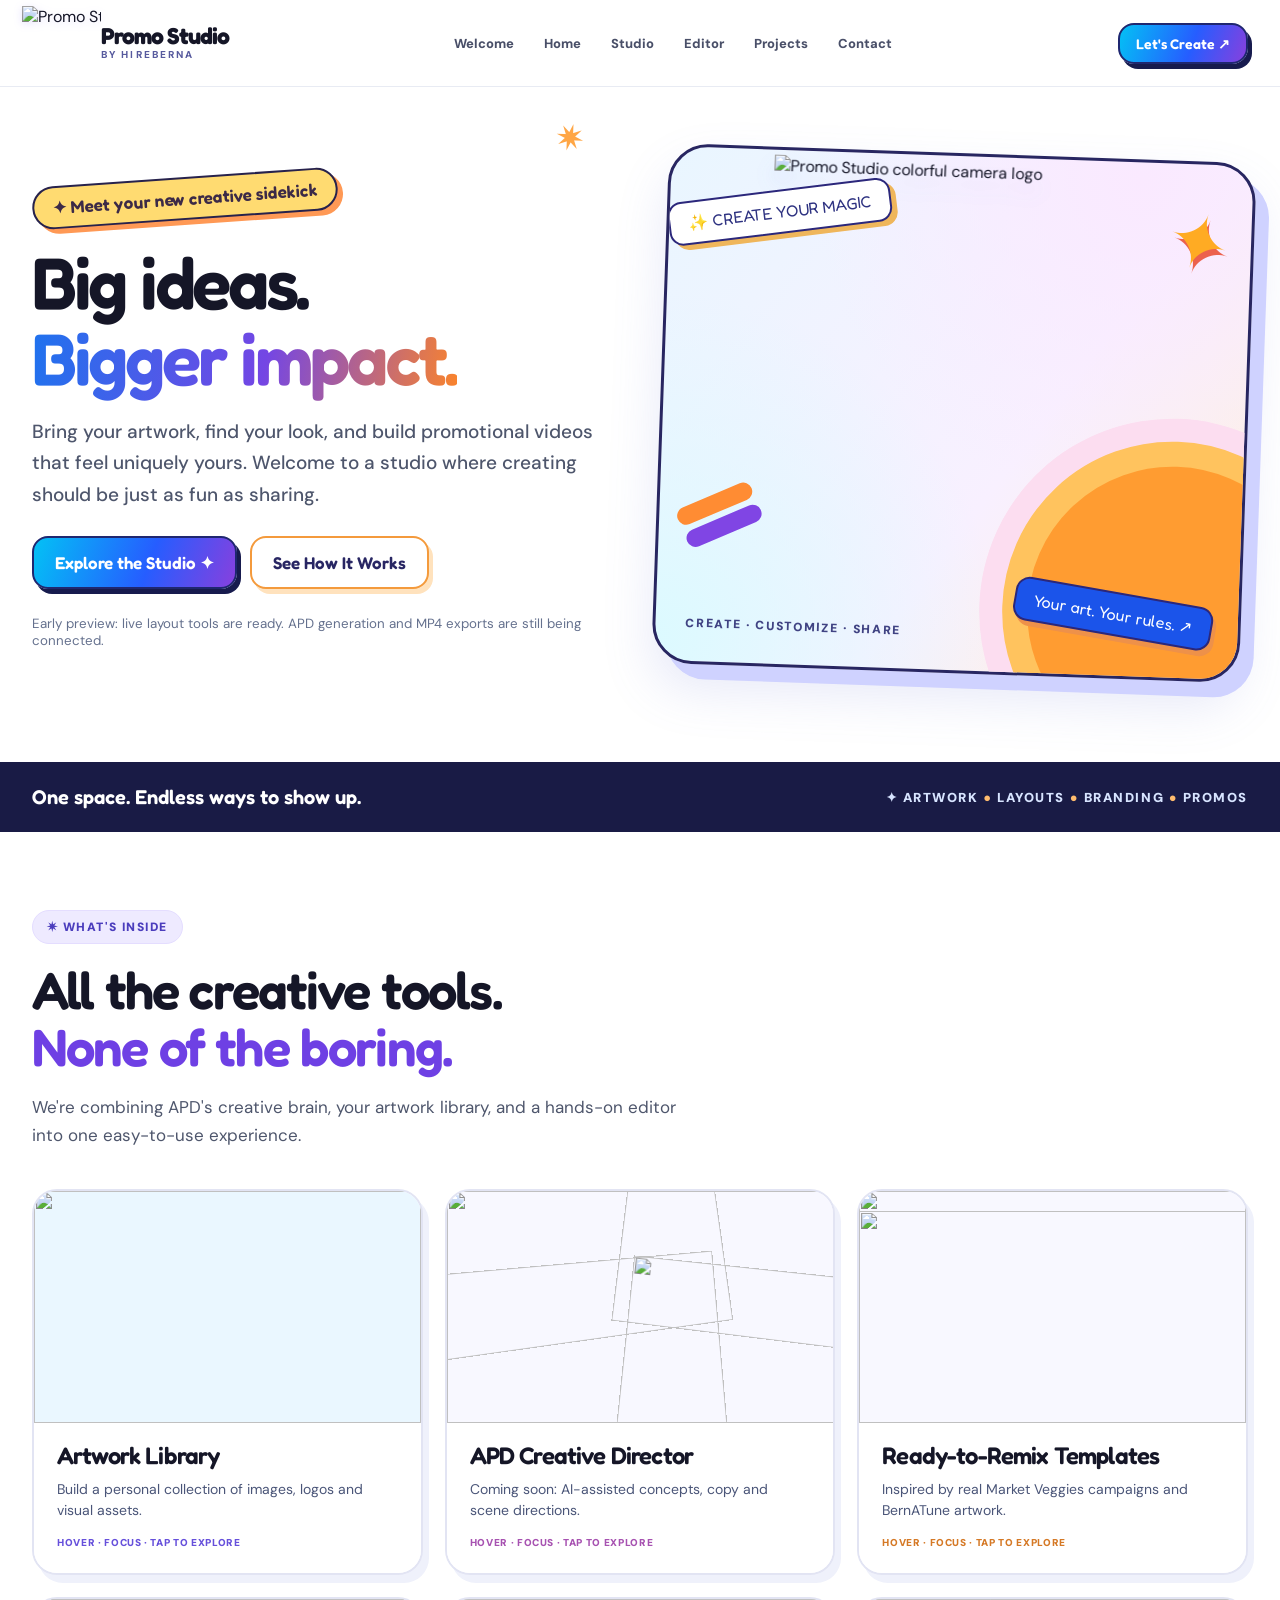
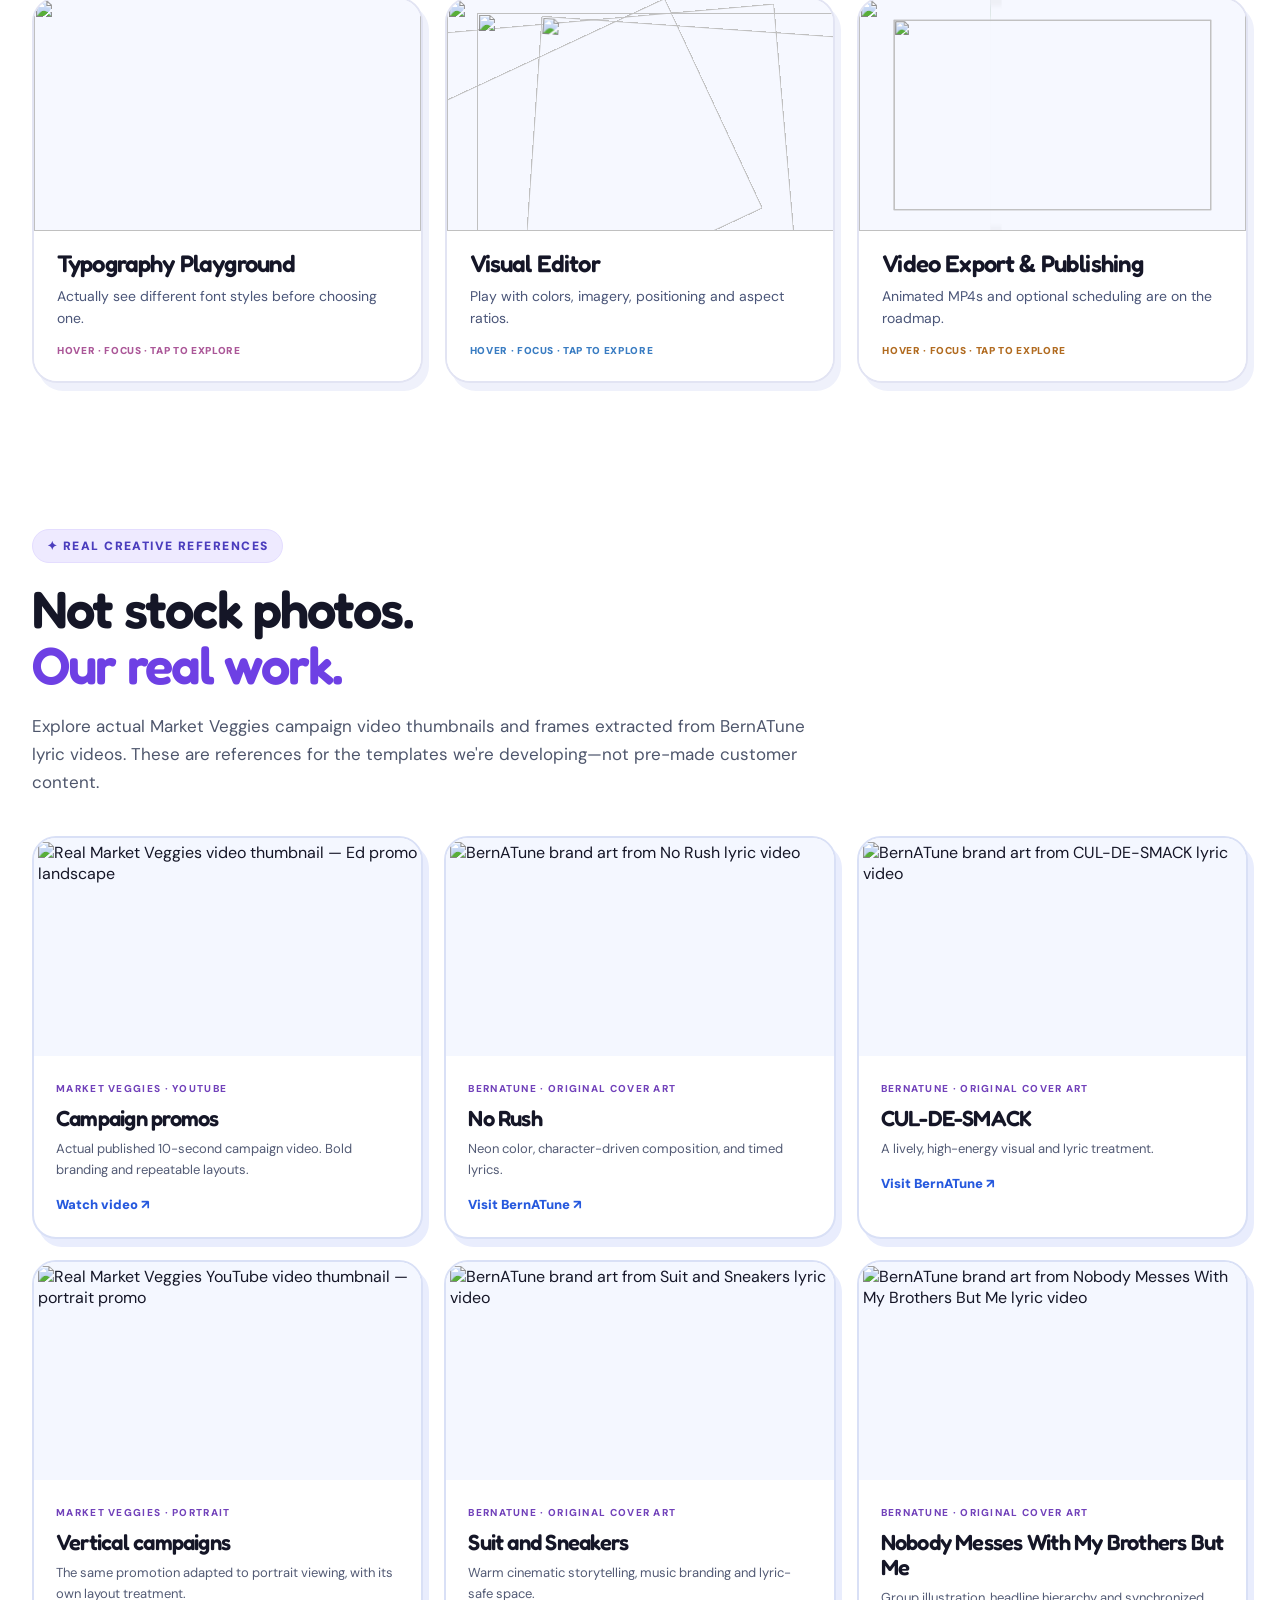
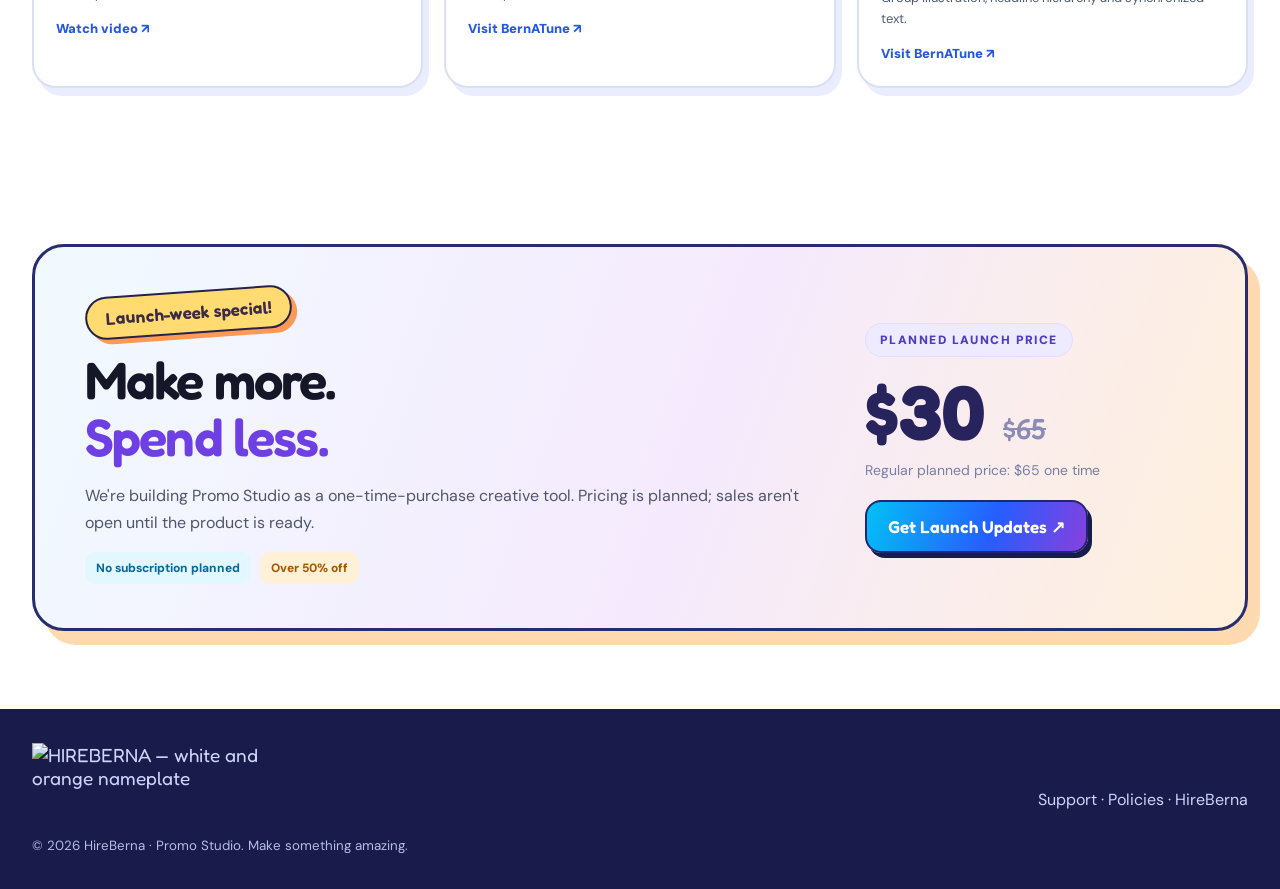
==== commit 9ef865bf: "Back up deployed Typography Playground synchronized selector animation" ====
--- a/promo-studio-preview/v3/index.html
+++ b/promo-studio-preview/v3/index.html
@@ -122,26 +122,60 @@
 #feature-remix-templates .feature-art{border:0;border-radius:0;box-shadow:none;margin:0;padding:0;width:100%}
 
 /* Card demo typography-playground */
-#feature-typography-playground .feature-art{display:block;width:100%;aspect-ratio:5/3;position:relative;isolation:isolate;overflow:hidden;background:#F6F8FF;border:3px solid #252B68;border-radius:30px;box-shadow:10px 11px 0 #DCE2FC;cursor:pointer;outline-offset:6px}#feature-typography-playground .feature-art img{position:absolute;inset:0;width:100%;height:100%;object-fit:contain;object-position:center;pointer-events:none;user-select:none;transition:opacity .55s ease,transform 1.55s cubic-bezier(.2,.8,.2,1);will-change:transform,opacity}
-#feature-typography-playground .feature-art .layer-base{z-index:1;opacity:1;transform:none;transform-origin:center}
-#feature-typography-playground .feature-art .layer-type-modern{z-index:2;opacity:1;transform:none;transform-origin:center}
-#feature-typography-playground .feature-art .layer-type-serif{z-index:3;opacity:0;transform:none;transform-origin:center}
-#feature-typography-playground .feature-art .layer-type-bold{z-index:4;opacity:0;transform:none;transform-origin:center}
-#feature-typography-playground .feature-art .layer-chip-modern{z-index:5;opacity:1;transform:none;transform-origin:center}
-#feature-typography-playground .feature-art .layer-chip-serif{z-index:6;opacity:1;transform:none;transform-origin:center}
-#feature-typography-playground .feature-art .layer-chip-bold{z-index:7;opacity:1;transform:none;transform-origin:center}
-#feature-typography-playground .feature-art .layer-selector{z-index:8;opacity:1;transform:none;transform-origin:center}
-#feature-typography-playground .feature-art .layer-sparkles{z-index:9;opacity:0;transform:none;transform-origin:center}
-:is(#feature-typography-playground .feature-art:hover,#feature-typography-playground .feature-art:focus-visible,#feature-typography-playground .feature-art.is-active) .layer-selector{opacity:1;transform:translateY(100px);transition-delay:0.00s}
-:is(#feature-typography-playground .feature-art:hover,#feature-typography-playground .feature-art:focus-visible,#feature-typography-playground .feature-art.is-active) .layer-sparkles{opacity:1;transform:scale(1);transition-delay:0.07s}
-
-@keyframes modern-cycle{0%,22%{opacity:1}32%,100%{opacity:0}}
-@keyframes serif-cycle{0%,25%{opacity:0}35%,55%{opacity:1}65%,100%{opacity:0}}
-@keyframes bold-cycle{0%,58%{opacity:0}72%,100%{opacity:1}}
-:is(#feature-typography-playground .feature-art:hover,#feature-typography-playground .feature-art:focus-visible,#feature-typography-playground .feature-art.is-active) .layer-type-modern{animation:modern-cycle 1.55s forwards}
-:is(#feature-typography-playground .feature-art:hover,#feature-typography-playground .feature-art:focus-visible,#feature-typography-playground .feature-art.is-active) .layer-type-serif{animation:serif-cycle 1.55s forwards}
-:is(#feature-typography-playground .feature-art:hover,#feature-typography-playground .feature-art:focus-visible,#feature-typography-playground .feature-art.is-active) .layer-type-bold{animation:bold-cycle 1.55s forwards}
-@media(prefers-reduced-motion:reduce){#feature-typography-playground .feature-art img{transition:none!important;animation:none!important;will-change:auto}}
+#feature-typography-playground .feature-art{display:block;width:100%;aspect-ratio:5/3;position:relative;isolation:isolate;overflow:hidden;background:#F6F8FF;border:3px solid #252B68;border-radius:30px;box-shadow:10px 11px 0 #DCE2FC;cursor:pointer;outline-offset:6px}
+#feature-typography-playground .feature-art img{position:absolute;inset:0;width:100%;height:100%;object-fit:contain;object-position:center;pointer-events:none;user-select:none;transition:none;will-change:auto}
+#feature-typography-playground .feature-art .layer-base{z-index:1;opacity:1;transform:none}
+#feature-typography-playground .feature-art .layer-type-modern{z-index:2;opacity:1}
+#feature-typography-playground .feature-art .layer-type-serif{z-index:3;opacity:0}
+#feature-typography-playground .feature-art .layer-type-bold{z-index:4;opacity:0}
+#feature-typography-playground .feature-art .layer-chip-modern{z-index:5;opacity:1}
+#feature-typography-playground .feature-art .layer-chip-serif{z-index:6;opacity:1}
+#feature-typography-playground .feature-art .layer-chip-bold{z-index:7;opacity:1}
+#feature-typography-playground .feature-art .layer-selector{z-index:8;opacity:1;transform:translateY(0)}
+#feature-typography-playground .feature-art .layer-sparkles{z-index:9;opacity:0}
+
+/*
+  One shared 2.4-second clock, not independent transitions.
+  Font-chip rectangles in base.svg: y=155, 204, 253.
+  Selector rect in selector.svg: y=152.
+  Precise advances: 49/360 = 13.611111% and 98/360 = 27.222222%.
+  CSS transform percentages use the full 600x360 image bounding box,
+  so the selector stays centered over its chip at every responsive size.
+*/
+@keyframes ps-type-selector{
+  0%,28%{transform:translateY(0)}
+  34%,62%{transform:translateY(13.611111%)}
+  68%,100%{transform:translateY(27.222222%)}
+}
+@keyframes ps-type-modern{
+  0%,28%{opacity:1}
+  34%,100%{opacity:0}
+}
+@keyframes ps-type-serif{
+  0%,28%{opacity:0}
+  34%,62%{opacity:1}
+  68%,100%{opacity:0}
+}
+@keyframes ps-type-bold{
+  0%,62%{opacity:0}
+  68%,100%{opacity:1}
+}
+@keyframes ps-type-sparkles{
+  0%,65%{opacity:0;transform:scale(.95)}
+  80%,100%{opacity:1;transform:scale(1)}
+}
+:is(#feature-typography-playground .feature-art:hover,#feature-typography-playground .feature-art:focus-visible,#feature-typography-playground .feature-art.is-active) .layer-selector{animation:ps-type-selector 2.4s ease-in-out both}
+:is(#feature-typography-playground .feature-art:hover,#feature-typography-playground .feature-art:focus-visible,#feature-typography-playground .feature-art.is-active) .layer-type-modern{animation:ps-type-modern 2.4s linear both}
+:is(#feature-typography-playground .feature-art:hover,#feature-typography-playground .feature-art:focus-visible,#feature-typography-playground .feature-art.is-active) .layer-type-serif{animation:ps-type-serif 2.4s linear both}
+:is(#feature-typography-playground .feature-art:hover,#feature-typography-playground .feature-art:focus-visible,#feature-typography-playground .feature-art.is-active) .layer-type-bold{animation:ps-type-bold 2.4s linear both}
+:is(#feature-typography-playground .feature-art:hover,#feature-typography-playground .feature-art:focus-visible,#feature-typography-playground .feature-art.is-active) .layer-sparkles{animation:ps-type-sparkles 2.4s ease-out both}
+@media(prefers-reduced-motion:reduce){
+ #feature-typography-playground .feature-art img{animation:none!important;transition:none!important;will-change:auto}
+ #feature-typography-playground .feature-art .layer-selector{transform:translateY(0)!important}
+ #feature-typography-playground .feature-art .layer-type-modern{opacity:1!important}
+ #feature-typography-playground .feature-art .layer-type-serif,#feature-typography-playground .feature-art .layer-type-bold{opacity:0!important}
+}
+
 #feature-typography-playground .feature-art{border:0;border-radius:0;box-shadow:none;margin:0;padding:0;width:100%}
 
 /* Card demo visual-editor */
@@ -195,6 +229,6 @@
 <script>
 (()=>{'use strict';const DRAFTKEY='promo-v2-draft', PROJECTKEY='promo-v2-projects';let d={brand:'YOUR BRAND',title:'Make your next big move.',cta:'Discover more',details:'',style:'cinematic',ratio:'landscape',font:'Fredoka',accent:'#ffb34d',photo:'',scene:0,pos:34,sceneTitles:[]},projects=[],toastTimeout;try{d={...d,...JSON.parse(localStorage.getItem(DRAFTKEY)||'{}')};projects=JSON.parse(localStorage.getItem(PROJECTKEY)||'[]')}catch(e){}const $=q=>document.querySelector(q);const $$=q=>document.querySelectorAll(q);const e=s=>String(s==null?'':s).replace(/[&<>"']/g,c=>({'&':'&amp;','<':'&lt;','>':'&gt;','"':'&quot;',"'":'&#39;'}[c]));const nav=(url,txt,cls='button')=>`<a href="${url}" data-link class="${cls}">${txt}</a>`;const tag=(text,cl='')=>`<span class="tag ${cl}">${text}</span>`;function notify(message){const t=$('#toast');t.textContent=message;t.classList.remove('hide');clearTimeout(toastTimeout);toastTimeout=setTimeout(()=>t.classList.add('hide'),3000)}function saveDraft(){try{localStorage.setItem(DRAFTKEY,JSON.stringify(d))}catch(err){notify('Storage is full. Try a smaller artwork file.')}}function saveProjects(){try{localStorage.setItem(PROJECTKEY,JSON.stringify(projects.slice(0,10)));return true}catch(err){return false}}function go(path){history.pushState(null,'',path);render();scrollTo(0,0)}const FEATURE_MOTION_KITS={"Artwork Library":{"slug":"artwork-library","files":["base.svg","folder-closed.svg","folder-open.svg","art-landscape.svg","art-portrait.svg","art-sticker.svg","art-logo.svg","upload.svg","cursor.svg","sparkles.svg"]},"APD Creative Director":{"slug":"apd-director","files":["base.svg","director-core.svg","idea.svg","image.svg","copy.svg","timeline.svg","promo-frame.svg","beam.svg","sparkles.svg"]},"Ready-to-Remix Templates":{"slug":"remix-templates","files":["base.svg","template-blank.svg","template-ready.svg","user-image.svg","headline.svg","cta.svg","palette.svg","cursor.svg","sparkles.svg"]},"Typography Playground":{"slug":"typography-playground","files":["base.svg","type-modern.svg","type-serif.svg","type-bold.svg","chip-modern.svg","chip-serif.svg","chip-bold.svg","selector.svg","sparkles.svg"]},"Visual Editor":{"slug":"visual-editor","files":["base.svg","artwork.svg","headline.svg","sticker.svg","guides.svg","handles.svg","cursor.svg","finish.svg","sparkles.svg"]},"Video Export & Publishing":{"slug":"export-publishing","files":["base.svg","video.svg","mp4.svg","progress-track.svg","progress-fill.svg","send-arrow.svg","youtube.svg","instagram.svg","facebook.svg","tiktok.svg","check.svg"]}};
 const FEATURE_MOTION_ROOT='https://raw.githubusercontent.com/davidhambern-ship-it/hireberna_assets/main/promo-studio-assets/cards/';
-function feature(ico,name,body){const kit=FEATURE_MOTION_KITS[name];if(kit){const media=kit.files.map(file=>{const klass=kit.slug==='artwork-library'?file.slice(0,-4):'layer-'+file.slice(0,-4);return '<img src="'+FEATURE_MOTION_ROOT+kit.slug+'/'+file+'" class="'+klass+'" alt="" aria-hidden="true" loading="lazy" decoding="async">'}).join('');return '<article id="feature-'+kit.slug+'" class="card animated-feature"><button type="button" class="feature-art" aria-label="Animate '+name+' feature demonstration" aria-pressed="false">'+media+'</button><div class="feature-content"><h3>'+name+'</h3><p>'+body+'</p><span class="feature-hint">Hover · Focus · Tap to explore</span></div></article>'}return '<div class="card"><span class="iconbox">'+ico+'</span><h3>'+name+'</h3><p>'+body+'</p></div>'}function welcome(){return `<div class="shell"><section class="hero"><div><span class="punch">✦ Meet your new creative sidekick</span><h1>Big ideas.<br><span class="gradientText">Bigger impact.</span></h1><p>Bring your artwork, find your look, and build promotional videos that feel uniquely yours. Welcome to a studio where creating should be just as fun as sharing.</p><div class="cta-row">${nav('/studio','Explore the Studio ✦')}${nav('/home','See How It Works','button secondary')}</div><small>Early preview: live layout tools are ready. APD generation and MP4 exports are still being connected.</small></div><div class="hero-card"><span class="label-float">✨ CREATE YOUR MAGIC</span><img class="hero-logo" src="/assets/promo-logo.avif" alt="Promo Studio colorful camera logo"><span class="label-float two">Your art. Your rules. ↗</span><span class="logo-caption">CREATE · CUSTOMIZE · SHARE</span><span class="swash"></span></div></section></div><div class="band"><div class="shell band-inner"><strong>One space. Endless ways to show up.</strong><span>✦ ARTWORK <b>●</b> LAYOUTS <b>●</b> BRANDING <b>●</b> PROMOS</span></div></div><div class="shell"><section class="section"><div class="section-intro"><span class="pill">✷ What's inside</span><h2 style="margin:18px 0">All the creative tools.<br><span class="highlight">None of the boring.</span></h2><p>We're combining APD's creative brain, your artwork library, and a hands-on editor into one easy-to-use experience.</p></div><div class="grid3">${feature('▣','Artwork Library','Build a personal collection of images, logos and visual assets.')}${feature('✦','APD Creative Director','Coming soon: AI-assisted concepts, copy and scene directions.')}${feature('▤','Ready-to-Remix Templates','Inspired by real Market Veggies campaigns and BernATune artwork.')}${feature('Aa','Typography Playground','Actually see different font styles before choosing one.')}${feature('◫','Visual Editor','Play with colors, imagery, positioning and aspect ratios.')}${feature('↗','Video Export & Publishing','Animated MP4s and optional scheduling are on the roadmap.')}</div></section><section class="section real-showcase" id="real-work"><div class="section-intro"><span class="pill">✦ REAL CREATIVE REFERENCES</span><h2 style="margin:18px 0">Not stock photos.<br><span class="highlight">Our real work.</span></h2><p>Explore actual Market Veggies campaign video thumbnails and frames extracted from BernATune lyric videos. These are references for the templates we're developing—not pre-made customer content.</p></div><div class="real-grid"><article class="real-card"><a href="https://www.youtube.com/watch?v=Cp0LwBzm-Fw" target="_blank" rel="noopener noreferrer" aria-label="Watch actual Market Veggies Ed promo"><div class="real-photo"><img loading="lazy" src="https://i.ytimg.com/vi/Cp0LwBzm-Fw/hqdefault.jpg" onerror="this.onerror=null;this.src='https://raw.githubusercontent.com/davidhambern-ship-it/market-veggies/main/assets/gary-intro-card-crisp.webp'" alt="Real Market Veggies video thumbnail — Ed promo landscape"></div></a><div class="real-caption"><span class="mini-category">MARKET VEGGIES · YOUTUBE</span><h3>Campaign promos</h3><p>Actual published 10-second campaign video. Bold branding and repeatable layouts.</p><a href="https://www.youtube.com/watch?v=Cp0LwBzm-Fw" target="_blank" rel="noopener noreferrer">Watch video ↗</a></div></article><article class="real-card"><div class="real-photo"><img loading="lazy" src="https://raw.githubusercontent.com/davidhambern-ship-it/hireberna_assets/main/promo-studio-preview/v3/assets/no-rush.webp" alt="BernATune brand art from No Rush lyric video"></div><div class="real-caption"><span class="mini-category">BERNATUNE · ORIGINAL COVER ART</span><h3>No Rush</h3><p>Neon color, character-driven composition, and timed lyrics.</p><a href="https://www.youtube.com/@BernATune" target="_blank" rel="noopener noreferrer">Visit BernATune ↗</a></div></article><article class="real-card"><div class="real-photo"><img loading="lazy" src="https://raw.githubusercontent.com/davidhambern-ship-it/hireberna_assets/main/promo-studio-preview/v3/assets/cul-de-smack.webp" alt="BernATune brand art from CUL-DE-SMACK lyric video"></div><div class="real-caption"><span class="mini-category">BERNATUNE · ORIGINAL COVER ART</span><h3>CUL-DE-SMACK</h3><p>A lively, high-energy visual and lyric treatment.</p><a href="https://www.youtube.com/@BernATune" target="_blank" rel="noopener noreferrer">Visit BernATune ↗</a></div></article><article class="real-card"><a href="https://www.youtube.com/watch?v=9vUdnr6S3l4" target="_blank" rel="noopener noreferrer" aria-label="Watch actual Market Veggies portrait promo"><div class="real-photo"><img loading="lazy" src="https://i.ytimg.com/vi/9vUdnr6S3l4/hqdefault.jpg" onerror="this.onerror=null;this.src='https://raw.githubusercontent.com/davidhambern-ship-it/market-veggies/main/assets/gary-intro-card-crisp.webp'" alt="Real Market Veggies YouTube video thumbnail — portrait promo"></div></a><div class="real-caption"><span class="mini-category">MARKET VEGGIES · PORTRAIT</span><h3>Vertical campaigns</h3><p>The same promotion adapted to portrait viewing, with its own layout treatment.</p><a href="https://www.youtube.com/watch?v=9vUdnr6S3l4" target="_blank" rel="noopener noreferrer">Watch video ↗</a></div></article><article class="real-card"><div class="real-photo"><img loading="lazy" src="https://raw.githubusercontent.com/davidhambern-ship-it/hireberna_assets/main/promo-studio-preview/v3/assets/suit-and-sneakers.webp" alt="BernATune brand art from Suit and Sneakers lyric video"></div><div class="real-caption"><span class="mini-category">BERNATUNE · ORIGINAL COVER ART</span><h3>Suit and Sneakers</h3><p>Warm cinematic storytelling, music branding and lyric-safe space.</p><a href="https://www.youtube.com/@BernATune" target="_blank" rel="noopener noreferrer">Visit BernATune ↗</a></div></article><article class="real-card"><div class="real-photo"><img loading="lazy" src="https://raw.githubusercontent.com/davidhambern-ship-it/hireberna_assets/main/promo-studio-preview/v3/assets/nobody-messes.webp" alt="BernATune brand art from Nobody Messes With My Brothers But Me lyric video"></div><div class="real-caption"><span class="mini-category">BERNATUNE · ORIGINAL COVER ART</span><h3>Nobody Messes With My Brothers But Me</h3><p>Group illustration, headline hierarchy and synchronized text.</p><a href="https://www.youtube.com/@BernATune" target="_blank" rel="noopener noreferrer">Visit BernATune ↗</a></div></article></div></section><section class="section"><div class="pricing"><div><span class="punch">Launch-week special!</span><h2>Make more.<br><span class="highlight">Spend less.</span></h2><p>We're building Promo Studio as a one-time-purchase creative tool. Pricing is planned; sales aren't open until the product is ready.</p><div class="tag-row">${tag('No subscription planned','blue')}${tag('Over 50% off','orange')}</div></div><div><span class="pill">Planned launch price</span><div class="price" style="margin-top:16px">$30 <s>$65</s></div><p class="price-unit">Regular planned price: $65 one time</p>${nav('/contact','Get Launch Updates ↗')}</div></div></section></div>`}function step(n,title,txt,color=''){return `<div class="card"><div class="stepnum ${color}">${n}</div><h3>${title}</h3><p>${txt}</p></div>`}function home(){return `<div class="shell"><section class="subhead"><span class="pill">✦ A better way to create</span><h1 style="margin:20px 0">Four steps from<br><span class="gradientText">"what if" to "wow."</span></h1><p>You bring the ideas. Promo Studio brings the creative workspace. Here's the experience we're building.</p></section><div class="grid4">${step('01','Bring the artwork','Upload your illustrations, photos and logos.','')}${step('02','Choose a direction','Select a style or let APD propose a scene plan.','orange')}${step('03','Customize','Change fonts, colors, layout, text and timing.','blue')}${step('04','Make it move','Export and schedule animated promotional videos.','')}</div><section class="section"><div class="splash"><span class="pill">Our creative starting points</span><h2 style="margin-top:19px">A few styles. <span class="orangeText">A lot of personality.</span></h2><p>These are layout directions, not somebody else's brand. Your own images and identity always come first.</p><div class="grid3">${feature('▤','Campaign Classic','Consistent captions and recognizable promotional branding.')}${feature('◈','Cinematic Story','Rich visual composition with a strong focal subject.')}${feature('✳','Electric Pop','High-energy colors, bold headline styling and motion.')}</div><div style="margin-top:27px">${nav('/studio','Try the layouts →')}</div></div></section><section class="section real-showcase" id="real-work"><div class="section-intro"><span class="pill">✦ REAL CREATIVE REFERENCES</span><h2 style="margin:18px 0">Not stock photos.<br><span class="highlight">Our real work.</span></h2><p>Explore actual Market Veggies campaign video thumbnails and frames extracted from BernATune lyric videos. These are references for the templates we're developing—not pre-made customer content.</p></div><div class="real-grid"><article class="real-card"><a href="https://www.youtube.com/watch?v=Cp0LwBzm-Fw" target="_blank" rel="noopener noreferrer" aria-label="Watch actual Market Veggies Ed promo"><div class="real-photo"><img loading="lazy" src="https://i.ytimg.com/vi/Cp0LwBzm-Fw/hqdefault.jpg" onerror="this.onerror=null;this.src='https://raw.githubusercontent.com/davidhambern-ship-it/market-veggies/main/assets/gary-intro-card-crisp.webp'" alt="Real Market Veggies video thumbnail — Ed promo landscape"></div></a><div class="real-caption"><span class="mini-category">MARKET VEGGIES · YOUTUBE</span><h3>Campaign promos</h3><p>Actual published 10-second campaign video. Bold branding and repeatable layouts.</p><a href="https://www.youtube.com/watch?v=Cp0LwBzm-Fw" target="_blank" rel="noopener noreferrer">Watch video ↗</a></div></article><article class="real-card"><div class="real-photo"><img loading="lazy" src="https://raw.githubusercontent.com/davidhambern-ship-it/hireberna_assets/main/promo-studio-preview/v3/assets/no-rush.webp" alt="BernATune brand art from No Rush lyric video"></div><div class="real-caption"><span class="mini-category">BERNATUNE · ORIGINAL COVER ART</span><h3>No Rush</h3><p>Neon color, character-driven composition, and timed lyrics.</p><a href="https://www.youtube.com/@BernATune" target="_blank" rel="noopener noreferrer">Visit BernATune ↗</a></div></article><article class="real-card"><div class="real-photo"><img loading="lazy" src="https://raw.githubusercontent.com/davidhambern-ship-it/hireberna_assets/main/promo-studio-preview/v3/assets/cul-de-smack.webp" alt="BernATune brand art from CUL-DE-SMACK lyric video"></div><div class="real-caption"><span class="mini-category">BERNATUNE · ORIGINAL COVER ART</span><h3>CUL-DE-SMACK</h3><p>A lively, high-energy visual and lyric treatment.</p><a href="https://www.youtube.com/@BernATune" target="_blank" rel="noopener noreferrer">Visit BernATune ↗</a></div></article><article class="real-card"><a href="https://www.youtube.com/watch?v=9vUdnr6S3l4" target="_blank" rel="noopener noreferrer" aria-label="Watch actual Market Veggies portrait promo"><div class="real-photo"><img loading="lazy" src="https://i.ytimg.com/vi/9vUdnr6S3l4/hqdefault.jpg" onerror="this.onerror=null;this.src='https://raw.githubusercontent.com/davidhambern-ship-it/market-veggies/main/assets/gary-intro-card-crisp.webp'" alt="Real Market Veggies YouTube video thumbnail — portrait promo"></div></a><div class="real-caption"><span class="mini-category">MARKET VEGGIES · PORTRAIT</span><h3>Vertical campaigns</h3><p>The same promotion adapted to portrait viewing, with its own layout treatment.</p><a href="https://www.youtube.com/watch?v=9vUdnr6S3l4" target="_blank" rel="noopener noreferrer">Watch video ↗</a></div></article><article class="real-card"><div class="real-photo"><img loading="lazy" src="https://raw.githubusercontent.com/davidhambern-ship-it/hireberna_assets/main/promo-studio-preview/v3/assets/suit-and-sneakers.webp" alt="BernATune brand art from Suit and Sneakers lyric video"></div><div class="real-caption"><span class="mini-category">BERNATUNE · ORIGINAL COVER ART</span><h3>Suit and Sneakers</h3><p>Warm cinematic storytelling, music branding and lyric-safe space.</p><a href="https://www.youtube.com/@BernATune" target="_blank" rel="noopener noreferrer">Visit BernATune ↗</a></div></article><article class="real-card"><div class="real-photo"><img loading="lazy" src="https://raw.githubusercontent.com/davidhambern-ship-it/hireberna_assets/main/promo-studio-preview/v3/assets/nobody-messes.webp" alt="BernATune brand art from Nobody Messes With My Brothers But Me lyric video"></div><div class="real-caption"><span class="mini-category">BERNATUNE · ORIGINAL COVER ART</span><h3>Nobody Messes With My Brothers But Me</h3><p>Group illustration, headline hierarchy and synchronized text.</p><a href="https://www.youtube.com/@BernATune" target="_blank" rel="noopener noreferrer">Visit BernATune ↗</a></div></article></div></section></div>`}function input(name,label,v,type='text'){return `<div class="field"><label for="${name}">${label}</label><input id="${name}" type="${type}" value="${e(v)}" maxlength="130"></div>`}function select(name,label,opts,v){return `<div class="field"><label for="${name}">${label}</label><select id="${name}">${opts.map(x=>`<option value="${e(x[0])}" ${x[0]===v?'selected':''}>${e(x[1])}</option>`).join('')}</select></div>`}function setup(isStudio){return `<aside class="sidebar"><h3>${isStudio?'Create a scene ✦':'Fine-tune your design'}</h3><p class="preview-note" style="margin-bottom:17px">Every change updates the canvas immediately.</p>${isStudio?`<label class="upload" for="upload"><span>⇧</span><strong>Drop in your artwork</strong><small>Choose a PNG, JPG or WebP (max 15 MB)</small><input id="upload" type="file" accept="image/png,image/jpeg,image/webp"></label>${d.photo?`<img class="thumb" src="${d.photo}" alt="Uploaded art">`:''}`:''}${input('brand','Brand / Creator',d.brand)}${input('title','Main headline',d.title)}${input('cta','Call to action',d.cta)}${isStudio?`<div class="field"><label for="details">What's this promo about?</label><textarea id="details" placeholder="Tell APD about your audience, product and personality...">${e(d.details)}</textarea></div>`:''}${select('style','Choose your vibe',[['cinematic','Cinematic Story'],['bold','Bold & Playful'],['neon','Electric Pop']],d.style)}${select('ratio','Canvas format',[['landscape','Landscape (16:9)'],['portrait','Portrait (9:16)']],d.ratio)}<div class="field"><span class="tabtitle">Font Playground</span><div class="tabs">${[['Fredoka','Playful'],['Georgia','Elegant'],['Impact','Big & Bold']].map(x=>`<button type="button" data-font="${x[0]}" class="${d.font===x[0]?'selected':''}" style="font-family:${x[0]}">${x[1]}</button>`).join('')}</div></div><div class="field"><label for="accent">Headline color</label><input id="accent" type="color" value="${d.accent}"></div>${isStudio?'':`<div class="field"><label for="pos">Headline placement</label><input type="range" id="pos" min="12" max="70" value="${d.pos}"></div><div class="field"><label for="sceneTitle">Selected scene copy</label><input id="sceneTitle" value="${e(getSceneText())}"></div>`}${isStudio?`<button class="button" id="toEditor">Open Editor →</button>`:`<div class="savers"><button class="button sm" id="saveProject">Save Project</button><button class="button sm secondary" disabled title="MP4 export is still being integrated">Export MP4</button></div>`}<div class="notice"><b>Preview release:</b> Creative controls work here. AI artwork generation, APD's full production planner, timeline animation and MP4 exports are still under development.</div></aside>`}function getSceneText(){const defaults=[d.title,d.brand,'Make every second count',d.details?d.details.slice(0,100):'Your story deserves the spotlight',d.cta];return d.sceneTitles?.[d.scene]||defaults[d.scene]||d.title}function stage(){return `<div class="mockvideo ${e(d.ratio)} ${e(d.style)}">${d.photo?`<img src="${d.photo}" alt="Your artwork">`:''}<div class="veil"></div><div class="brandline">${e(d.brand)}</div><div class="headline" style="font-family:'${e(d.font)}',sans-serif;top:${Number(d.pos)}%;color:${e(d.accent)}">${e(getSceneText())}</div><div class="cta">${e(d.scene===4?d.cta:'CREATE ✦ CUSTOMIZE ✦ SHARE')}</div></div>`}function storyboard(){return `<div class="scene-row">${['0–6s','6–12s','12–18s','18–24s','24–30s'].map((v,i)=>`<button type="button" data-scene="${i}" class="${d.scene===i?'current':''}">${v}</button>`).join('')}</div>`}function panel(){return `<div class="previewpanel"><div style="display:flex;justify-content:space-between;gap:10px;align-items:center;margin-bottom:20px"><div><h3 style="margin-bottom:5px">Your canvas ✦</h3><p style="margin:0;font-size:13px">Live composition preview</p></div><span class="pill">Scene ${d.scene+1}/5</span></div><div id="stageSlot">${stage()}</div><div id="storySlot">${storyboard()}</div><p class="preview-note" style="margin:18px 0 0">This is an editable visual storyboard, not a rendered video. The video engine is being integrated.</p></div>`}function studio(){return `<div class="shell"><section class="subhead"><span class="pill">The creative playground</span><h1 style="margin:20px 0">Your art. <span class="gradientText">Your magic.</span></h1><p>Upload an image, choose a vibe, and see fonts, layouts and captions on your canvas—before you start editing.</p></section><div class="workgrid">${setup(true)}${panel()}</div></div>`}function editor(){return `<div class="shell"><section class="subhead"><span class="pill">Hands-on creative controls</span><h1 style="margin:20px 0">Your vision.<br><span class="gradientText">Your finishing touches.</span></h1><p>Make the layout yours, edit the text for each of the five storyboard scenes, and save a draft locally.</p></section><div class="workgrid">${setup(false)}${panel()}</div></div>`}function projectsPage(){return `<div class="shell"><section class="subhead"><span class="pill">Your creations</span><h1 style="margin:20px 0">Great ideas deserve<br><span class="gradientText">a second look.</span></h1><p>These drafts are saved in this browser only. Cloud sync and customer accounts will be added before launch.</p></section>${projects.length?`<div class="project-grid">${projects.map((x,i)=>`<article class="card project"><div class="cover" style="${x.photo?'background-image:url('+x.photo+')':''}"></div><div class="inside"><span class="tag">${e(x.style)}</span><h3>${e(x.title)}</h3><p style="font-size:13px">${e(x.brand)} · ${e(x.savedAt||'Local draft')}</p><div class="savers"><button data-open="${i}" class="button sm">Open ↗</button><button data-delete="${i}" class="button sm secondary">Delete</button></div></div></article>`).join('')}</div>`:`<div class="empty"><span class="pill">Nothing here yet</span><h2 style="margin:25px 0 10px">Start something fun!</h2><p>Explore the Studio, upload an image, and save your first draft in the Editor.</p>${nav('/studio','Go to Studio ✦')}</div>`}</div>`}function contact(){return `<div class="shell"><section class="subhead"><span class="pill">Questions, ideas, big dreams?</span><h1 style="margin:20px 0">We'd love to<br><span class="gradientText">hear from you.</span></h1><p>Got a feature idea, a support question or interest in launch access? Tell us what's on your mind.</p></section><form class="sidebar contact-form" id="contactForm">${input('sender','Your name','')}<div class="field"><label for="email">Your email</label><input type="email" id="email" required placeholder="you@example.com"></div>${select('topic','What is on your mind?',[['Launch access','Launch access'],['Feature request','Feature request'],['Support question','Support question'],['Other','Other']],'Launch access')}<div class="field"><label for="message">Message</label><textarea id="message" required placeholder="Tell us a little more..."></textarea></div><button class="button" type="submit">Prepare Email ↗</button><p class="preview-note" style="margin-top:20px">This opens your email app. No message is sent automatically from this preview.</p></form></div>`}function policies(){return `<div class="shell legaltext"><section class="subhead"><span class="pill">Preview information</span><h1 style="margin:20px 0">Clear expectations.<br><span class="gradientText">Happy creating.</span></h1><p>Promo Studio is in active development and is not currently accepting payments.</p></section><h3>Media rights</h3><p>Upload only artwork and audio you own or have permission to use. The current preview runs its editing tools in your browser.</p><h3>Saving drafts</h3><p>Drafts are stored locally in your browser, not on a cloud account. Clearing browser storage can remove them, and they won't automatically appear on another device.</p><h3>Product pricing</h3><p>The displayed $30 launch-week price and $65 regular price are planned. A complete privacy policy, service terms and refund policy must be published before checkout opens.</p></div>`}function paint(){const old=$('#stageSlot');if(old)old.innerHTML=stage();const sc=$('#storySlot');if(sc)sc.innerHTML=storyboard();bindScenes()}function bindScenes(){$$('[data-scene]').forEach(b=>b.onclick=()=>{d.scene=Number(b.dataset.scene);saveDraft();const si=$('#sceneTitle');if(si)si.value=getSceneText();paint()})}function wire(){$$('[data-link]').forEach(a=>a.onclick=x=>{if(x.ctrlKey||x.metaKey)return;x.preventDefault();go(a.getAttribute('href'))});['brand','title','cta','details','style','ratio','pos','accent'].forEach(k=>{let el=$('#'+k);if(el)el.oninput=()=>{d[k]=k==='pos'?Number(el.value):el.value;saveDraft();paint()}});$$('[data-font]').forEach(b=>b.onclick=()=>{d.font=b.dataset.font;saveDraft();render(false)});let st=$('#sceneTitle');if(st)st.oninput=()=>{d.sceneTitles[d.scene]=st.value;saveDraft();paint()};bindScenes();let up=$('#upload');if(up)up.onchange=()=>{const f=up.files[0];if(!f)return;if(!/^image\/(png|jpeg|webp)$/.test(f.type)){notify('Choose a PNG, JPG or WebP image.');return}if(f.size>15e6){notify('Choose an image smaller than 15 MB.');return}const im=new Image;im.onload=()=>{const c=document.createElement('canvas');const scale=Math.min(1,1000/Math.max(im.width,im.height));c.width=Math.max(1,Math.round(im.width*scale));c.height=Math.max(1,Math.round(im.height*scale));c.getContext('2d').drawImage(im,0,0,c.width,c.height);d.photo=c.toDataURL('image/jpeg',.64);saveDraft();render(false)};im.src=URL.createObjectURL(f)};let ed=$('#toEditor');if(ed)ed.onclick=()=>go('/editor');let sv=$('#saveProject');if(sv)sv.onclick=()=>{projects.unshift({...d,savedAt:new Date().toLocaleDateString()});if(saveProjects())notify('Project saved in this browser!');else{projects.shift();notify('Storage is full; try using a smaller image.')}};$$('[data-open]').forEach(b=>b.onclick=()=>{d={...d,...projects[Number(b.dataset.open)]};saveDraft();go('/editor')});$$('[data-delete]').forEach(b=>b.onclick=()=>{if(!confirm('Delete this local draft?'))return;projects.splice(Number(b.dataset.delete),1);saveProjects();render(false)});let f=$('#contactForm');if(f)f.onsubmit=x=>{x.preventDefault();let subject='[Promo Studio] '+$('#topic').value,body='Name: '+$('#sender').value+'\nEmail: '+$('#email').value+'\n\n'+$('#message').value;location.href='mailto:davidhambern@gmail.com?subject='+encodeURIComponent(subject)+'&body='+encodeURIComponent(body)}}function render(scroll=true){const map={'/':welcome,'/home':home,'/studio':studio,'/editor':editor,'/projects':projectsPage,'/contact':contact,'/policies':policies};let path=location.pathname;$('#root').innerHTML=(map[path]||welcome)();$$('.nav a').forEach(a=>a.classList.toggle('active',a.getAttribute('href')===path));document.title=(path==='/'?'Welcome':path.slice(1))+' | Promo Studio';wire();$('.animated-feature .feature-art').forEach(b=>{b.addEventListener('click',()=>{const active=b.classList.toggle('is-active');b.setAttribute('aria-pressed',String(active))})});if(scroll)scrollTo(0,0)}addEventListener('popstate',()=>render(false));render(false)
+function feature(ico,name,body){const kit=FEATURE_MOTION_KITS[name];if(kit){const media=kit.files.map(file=>{const klass=kit.slug==='artwork-library'?file.slice(0,-4):'layer-'+file.slice(0,-4);return '<img src="'+FEATURE_MOTION_ROOT+kit.slug+'/'+file+(file==='cursor.svg'?'?v=cleanpointer-20261021':(file==='sticker.svg'&&kit.slug==='visual-editor'?'?v=cleansticker-20261021':(file==='selector.svg'&&kit.slug==='typography-playground'?'?v=type-sync-20261021':'')))+'" class="'+klass+'" alt="" aria-hidden="true" loading="lazy" decoding="async">'}).join('');return '<article id="feature-'+kit.slug+'" class="card animated-feature"><button type="button" class="feature-art" aria-label="Animate '+name+' feature demonstration" aria-pressed="false">'+media+'</button><div class="feature-content"><h3>'+name+'</h3><p>'+body+'</p><span class="feature-hint">Hover · Focus · Tap to explore</span></div></article>'}return '<div class="card"><span class="iconbox">'+ico+'</span><h3>'+name+'</h3><p>'+body+'</p></div>'}function welcome(){return `<div class="shell"><section class="hero"><div><span class="punch">✦ Meet your new creative sidekick</span><h1>Big ideas.<br><span class="gradientText">Bigger impact.</span></h1><p>Bring your artwork, find your look, and build promotional videos that feel uniquely yours. Welcome to a studio where creating should be just as fun as sharing.</p><div class="cta-row">${nav('/studio','Explore the Studio ✦')}${nav('/home','See How It Works','button secondary')}</div><small>Early preview: live layout tools are ready. APD generation and MP4 exports are still being connected.</small></div><div class="hero-card"><span class="label-float">✨ CREATE YOUR MAGIC</span><img class="hero-logo" src="/assets/promo-logo.avif" alt="Promo Studio colorful camera logo"><span class="label-float two">Your art. Your rules. ↗</span><span class="logo-caption">CREATE · CUSTOMIZE · SHARE</span><span class="swash"></span></div></section></div><div class="band"><div class="shell band-inner"><strong>One space. Endless ways to show up.</strong><span>✦ ARTWORK <b>●</b> LAYOUTS <b>●</b> BRANDING <b>●</b> PROMOS</span></div></div><div class="shell"><section class="section"><div class="section-intro"><span class="pill">✷ What's inside</span><h2 style="margin:18px 0">All the creative tools.<br><span class="highlight">None of the boring.</span></h2><p>We're combining APD's creative brain, your artwork library, and a hands-on editor into one easy-to-use experience.</p></div><div class="grid3">${feature('▣','Artwork Library','Build a personal collection of images, logos and visual assets.')}${feature('✦','APD Creative Director','Coming soon: AI-assisted concepts, copy and scene directions.')}${feature('▤','Ready-to-Remix Templates','Inspired by real Market Veggies campaigns and BernATune artwork.')}${feature('Aa','Typography Playground','Actually see different font styles before choosing one.')}${feature('◫','Visual Editor','Play with colors, imagery, positioning and aspect ratios.')}${feature('↗','Video Export & Publishing','Animated MP4s and optional scheduling are on the roadmap.')}</div></section><section class="section real-showcase" id="real-work"><div class="section-intro"><span class="pill">✦ REAL CREATIVE REFERENCES</span><h2 style="margin:18px 0">Not stock photos.<br><span class="highlight">Our real work.</span></h2><p>Explore actual Market Veggies campaign video thumbnails and frames extracted from BernATune lyric videos. These are references for the templates we're developing—not pre-made customer content.</p></div><div class="real-grid"><article class="real-card"><a href="https://www.youtube.com/watch?v=Cp0LwBzm-Fw" target="_blank" rel="noopener noreferrer" aria-label="Watch actual Market Veggies Ed promo"><div class="real-photo"><img loading="lazy" src="https://i.ytimg.com/vi/Cp0LwBzm-Fw/hqdefault.jpg" onerror="this.onerror=null;this.src='https://raw.githubusercontent.com/davidhambern-ship-it/market-veggies/main/assets/gary-intro-card-crisp.webp'" alt="Real Market Veggies video thumbnail — Ed promo landscape"></div></a><div class="real-caption"><span class="mini-category">MARKET VEGGIES · YOUTUBE</span><h3>Campaign promos</h3><p>Actual published 10-second campaign video. Bold branding and repeatable layouts.</p><a href="https://www.youtube.com/watch?v=Cp0LwBzm-Fw" target="_blank" rel="noopener noreferrer">Watch video ↗</a></div></article><article class="real-card"><div class="real-photo"><img loading="lazy" src="https://raw.githubusercontent.com/davidhambern-ship-it/hireberna_assets/main/promo-studio-preview/v3/assets/no-rush.webp" alt="BernATune brand art from No Rush lyric video"></div><div class="real-caption"><span class="mini-category">BERNATUNE · ORIGINAL COVER ART</span><h3>No Rush</h3><p>Neon color, character-driven composition, and timed lyrics.</p><a href="https://www.youtube.com/@BernATune" target="_blank" rel="noopener noreferrer">Visit BernATune ↗</a></div></article><article class="real-card"><div class="real-photo"><img loading="lazy" src="https://raw.githubusercontent.com/davidhambern-ship-it/hireberna_assets/main/promo-studio-preview/v3/assets/cul-de-smack.webp" alt="BernATune brand art from CUL-DE-SMACK lyric video"></div><div class="real-caption"><span class="mini-category">BERNATUNE · ORIGINAL COVER ART</span><h3>CUL-DE-SMACK</h3><p>A lively, high-energy visual and lyric treatment.</p><a href="https://www.youtube.com/@BernATune" target="_blank" rel="noopener noreferrer">Visit BernATune ↗</a></div></article><article class="real-card"><a href="https://www.youtube.com/watch?v=9vUdnr6S3l4" target="_blank" rel="noopener noreferrer" aria-label="Watch actual Market Veggies portrait promo"><div class="real-photo"><img loading="lazy" src="https://i.ytimg.com/vi/9vUdnr6S3l4/hqdefault.jpg" onerror="this.onerror=null;this.src='https://raw.githubusercontent.com/davidhambern-ship-it/market-veggies/main/assets/gary-intro-card-crisp.webp'" alt="Real Market Veggies YouTube video thumbnail — portrait promo"></div></a><div class="real-caption"><span class="mini-category">MARKET VEGGIES · PORTRAIT</span><h3>Vertical campaigns</h3><p>The same promotion adapted to portrait viewing, with its own layout treatment.</p><a href="https://www.youtube.com/watch?v=9vUdnr6S3l4" target="_blank" rel="noopener noreferrer">Watch video ↗</a></div></article><article class="real-card"><div class="real-photo"><img loading="lazy" src="https://raw.githubusercontent.com/davidhambern-ship-it/hireberna_assets/main/promo-studio-preview/v3/assets/suit-and-sneakers.webp" alt="BernATune brand art from Suit and Sneakers lyric video"></div><div class="real-caption"><span class="mini-category">BERNATUNE · ORIGINAL COVER ART</span><h3>Suit and Sneakers</h3><p>Warm cinematic storytelling, music branding and lyric-safe space.</p><a href="https://www.youtube.com/@BernATune" target="_blank" rel="noopener noreferrer">Visit BernATune ↗</a></div></article><article class="real-card"><div class="real-photo"><img loading="lazy" src="https://raw.githubusercontent.com/davidhambern-ship-it/hireberna_assets/main/promo-studio-preview/v3/assets/nobody-messes.webp" alt="BernATune brand art from Nobody Messes With My Brothers But Me lyric video"></div><div class="real-caption"><span class="mini-category">BERNATUNE · ORIGINAL COVER ART</span><h3>Nobody Messes With My Brothers But Me</h3><p>Group illustration, headline hierarchy and synchronized text.</p><a href="https://www.youtube.com/@BernATune" target="_blank" rel="noopener noreferrer">Visit BernATune ↗</a></div></article></div></section><section class="section"><div class="pricing"><div><span class="punch">Launch-week special!</span><h2>Make more.<br><span class="highlight">Spend less.</span></h2><p>We're building Promo Studio as a one-time-purchase creative tool. Pricing is planned; sales aren't open until the product is ready.</p><div class="tag-row">${tag('No subscription planned','blue')}${tag('Over 50% off','orange')}</div></div><div><span class="pill">Planned launch price</span><div class="price" style="margin-top:16px">$30 <s>$65</s></div><p class="price-unit">Regular planned price: $65 one time</p>${nav('/contact','Get Launch Updates ↗')}</div></div></section></div>`}function step(n,title,txt,color=''){return `<div class="card"><div class="stepnum ${color}">${n}</div><h3>${title}</h3><p>${txt}</p></div>`}function home(){return `<div class="shell"><section class="subhead"><span class="pill">✦ A better way to create</span><h1 style="margin:20px 0">Four steps from<br><span class="gradientText">"what if" to "wow."</span></h1><p>You bring the ideas. Promo Studio brings the creative workspace. Here's the experience we're building.</p></section><div class="grid4">${step('01','Bring the artwork','Upload your illustrations, photos and logos.','')}${step('02','Choose a direction','Select a style or let APD propose a scene plan.','orange')}${step('03','Customize','Change fonts, colors, layout, text and timing.','blue')}${step('04','Make it move','Export and schedule animated promotional videos.','')}</div><section class="section"><div class="splash"><span class="pill">Our creative starting points</span><h2 style="margin-top:19px">A few styles. <span class="orangeText">A lot of personality.</span></h2><p>These are layout directions, not somebody else's brand. Your own images and identity always come first.</p><div class="grid3">${feature('▤','Campaign Classic','Consistent captions and recognizable promotional branding.')}${feature('◈','Cinematic Story','Rich visual composition with a strong focal subject.')}${feature('✳','Electric Pop','High-energy colors, bold headline styling and motion.')}</div><div style="margin-top:27px">${nav('/studio','Try the layouts →')}</div></div></section><section class="section real-showcase" id="real-work"><div class="section-intro"><span class="pill">✦ REAL CREATIVE REFERENCES</span><h2 style="margin:18px 0">Not stock photos.<br><span class="highlight">Our real work.</span></h2><p>Explore actual Market Veggies campaign video thumbnails and frames extracted from BernATune lyric videos. These are references for the templates we're developing—not pre-made customer content.</p></div><div class="real-grid"><article class="real-card"><a href="https://www.youtube.com/watch?v=Cp0LwBzm-Fw" target="_blank" rel="noopener noreferrer" aria-label="Watch actual Market Veggies Ed promo"><div class="real-photo"><img loading="lazy" src="https://i.ytimg.com/vi/Cp0LwBzm-Fw/hqdefault.jpg" onerror="this.onerror=null;this.src='https://raw.githubusercontent.com/davidhambern-ship-it/market-veggies/main/assets/gary-intro-card-crisp.webp'" alt="Real Market Veggies video thumbnail — Ed promo landscape"></div></a><div class="real-caption"><span class="mini-category">MARKET VEGGIES · YOUTUBE</span><h3>Campaign promos</h3><p>Actual published 10-second campaign video. Bold branding and repeatable layouts.</p><a href="https://www.youtube.com/watch?v=Cp0LwBzm-Fw" target="_blank" rel="noopener noreferrer">Watch video ↗</a></div></article><article class="real-card"><div class="real-photo"><img loading="lazy" src="https://raw.githubusercontent.com/davidhambern-ship-it/hireberna_assets/main/promo-studio-preview/v3/assets/no-rush.webp" alt="BernATune brand art from No Rush lyric video"></div><div class="real-caption"><span class="mini-category">BERNATUNE · ORIGINAL COVER ART</span><h3>No Rush</h3><p>Neon color, character-driven composition, and timed lyrics.</p><a href="https://www.youtube.com/@BernATune" target="_blank" rel="noopener noreferrer">Visit BernATune ↗</a></div></article><article class="real-card"><div class="real-photo"><img loading="lazy" src="https://raw.githubusercontent.com/davidhambern-ship-it/hireberna_assets/main/promo-studio-preview/v3/assets/cul-de-smack.webp" alt="BernATune brand art from CUL-DE-SMACK lyric video"></div><div class="real-caption"><span class="mini-category">BERNATUNE · ORIGINAL COVER ART</span><h3>CUL-DE-SMACK</h3><p>A lively, high-energy visual and lyric treatment.</p><a href="https://www.youtube.com/@BernATune" target="_blank" rel="noopener noreferrer">Visit BernATune ↗</a></div></article><article class="real-card"><a href="https://www.youtube.com/watch?v=9vUdnr6S3l4" target="_blank" rel="noopener noreferrer" aria-label="Watch actual Market Veggies portrait promo"><div class="real-photo"><img loading="lazy" src="https://i.ytimg.com/vi/9vUdnr6S3l4/hqdefault.jpg" onerror="this.onerror=null;this.src='https://raw.githubusercontent.com/davidhambern-ship-it/market-veggies/main/assets/gary-intro-card-crisp.webp'" alt="Real Market Veggies YouTube video thumbnail — portrait promo"></div></a><div class="real-caption"><span class="mini-category">MARKET VEGGIES · PORTRAIT</span><h3>Vertical campaigns</h3><p>The same promotion adapted to portrait viewing, with its own layout treatment.</p><a href="https://www.youtube.com/watch?v=9vUdnr6S3l4" target="_blank" rel="noopener noreferrer">Watch video ↗</a></div></article><article class="real-card"><div class="real-photo"><img loading="lazy" src="https://raw.githubusercontent.com/davidhambern-ship-it/hireberna_assets/main/promo-studio-preview/v3/assets/suit-and-sneakers.webp" alt="BernATune brand art from Suit and Sneakers lyric video"></div><div class="real-caption"><span class="mini-category">BERNATUNE · ORIGINAL COVER ART</span><h3>Suit and Sneakers</h3><p>Warm cinematic storytelling, music branding and lyric-safe space.</p><a href="https://www.youtube.com/@BernATune" target="_blank" rel="noopener noreferrer">Visit BernATune ↗</a></div></article><article class="real-card"><div class="real-photo"><img loading="lazy" src="https://raw.githubusercontent.com/davidhambern-ship-it/hireberna_assets/main/promo-studio-preview/v3/assets/nobody-messes.webp" alt="BernATune brand art from Nobody Messes With My Brothers But Me lyric video"></div><div class="real-caption"><span class="mini-category">BERNATUNE · ORIGINAL COVER ART</span><h3>Nobody Messes With My Brothers But Me</h3><p>Group illustration, headline hierarchy and synchronized text.</p><a href="https://www.youtube.com/@BernATune" target="_blank" rel="noopener noreferrer">Visit BernATune ↗</a></div></article></div></section></div>`}function input(name,label,v,type='text'){return `<div class="field"><label for="${name}">${label}</label><input id="${name}" type="${type}" value="${e(v)}" maxlength="130"></div>`}function select(name,label,opts,v){return `<div class="field"><label for="${name}">${label}</label><select id="${name}">${opts.map(x=>`<option value="${e(x[0])}" ${x[0]===v?'selected':''}>${e(x[1])}</option>`).join('')}</select></div>`}function setup(isStudio){return `<aside class="sidebar"><h3>${isStudio?'Create a scene ✦':'Fine-tune your design'}</h3><p class="preview-note" style="margin-bottom:17px">Every change updates the canvas immediately.</p>${isStudio?`<label class="upload" for="upload"><span>⇧</span><strong>Drop in your artwork</strong><small>Choose a PNG, JPG or WebP (max 15 MB)</small><input id="upload" type="file" accept="image/png,image/jpeg,image/webp"></label>${d.photo?`<img class="thumb" src="${d.photo}" alt="Uploaded art">`:''}`:''}${input('brand','Brand / Creator',d.brand)}${input('title','Main headline',d.title)}${input('cta','Call to action',d.cta)}${isStudio?`<div class="field"><label for="details">What's this promo about?</label><textarea id="details" placeholder="Tell APD about your audience, product and personality...">${e(d.details)}</textarea></div>`:''}${select('style','Choose your vibe',[['cinematic','Cinematic Story'],['bold','Bold & Playful'],['neon','Electric Pop']],d.style)}${select('ratio','Canvas format',[['landscape','Landscape (16:9)'],['portrait','Portrait (9:16)']],d.ratio)}<div class="field"><span class="tabtitle">Font Playground</span><div class="tabs">${[['Fredoka','Playful'],['Georgia','Elegant'],['Impact','Big & Bold']].map(x=>`<button type="button" data-font="${x[0]}" class="${d.font===x[0]?'selected':''}" style="font-family:${x[0]}">${x[1]}</button>`).join('')}</div></div><div class="field"><label for="accent">Headline color</label><input id="accent" type="color" value="${d.accent}"></div>${isStudio?'':`<div class="field"><label for="pos">Headline placement</label><input type="range" id="pos" min="12" max="70" value="${d.pos}"></div><div class="field"><label for="sceneTitle">Selected scene copy</label><input id="sceneTitle" value="${e(getSceneText())}"></div>`}${isStudio?`<button class="button" id="toEditor">Open Editor →</button>`:`<div class="savers"><button class="button sm" id="saveProject">Save Project</button><button class="button sm secondary" disabled title="MP4 export is still being integrated">Export MP4</button></div>`}<div class="notice"><b>Preview release:</b> Creative controls work here. AI artwork generation, APD's full production planner, timeline animation and MP4 exports are still under development.</div></aside>`}function getSceneText(){const defaults=[d.title,d.brand,'Make every second count',d.details?d.details.slice(0,100):'Your story deserves the spotlight',d.cta];return d.sceneTitles?.[d.scene]||defaults[d.scene]||d.title}function stage(){return `<div class="mockvideo ${e(d.ratio)} ${e(d.style)}">${d.photo?`<img src="${d.photo}" alt="Your artwork">`:''}<div class="veil"></div><div class="brandline">${e(d.brand)}</div><div class="headline" style="font-family:'${e(d.font)}',sans-serif;top:${Number(d.pos)}%;color:${e(d.accent)}">${e(getSceneText())}</div><div class="cta">${e(d.scene===4?d.cta:'CREATE ✦ CUSTOMIZE ✦ SHARE')}</div></div>`}function storyboard(){return `<div class="scene-row">${['0–6s','6–12s','12–18s','18–24s','24–30s'].map((v,i)=>`<button type="button" data-scene="${i}" class="${d.scene===i?'current':''}">${v}</button>`).join('')}</div>`}function panel(){return `<div class="previewpanel"><div style="display:flex;justify-content:space-between;gap:10px;align-items:center;margin-bottom:20px"><div><h3 style="margin-bottom:5px">Your canvas ✦</h3><p style="margin:0;font-size:13px">Live composition preview</p></div><span class="pill">Scene ${d.scene+1}/5</span></div><div id="stageSlot">${stage()}</div><div id="storySlot">${storyboard()}</div><p class="preview-note" style="margin:18px 0 0">This is an editable visual storyboard, not a rendered video. The video engine is being integrated.</p></div>`}function studio(){return `<div class="shell"><section class="subhead"><span class="pill">The creative playground</span><h1 style="margin:20px 0">Your art. <span class="gradientText">Your magic.</span></h1><p>Upload an image, choose a vibe, and see fonts, layouts and captions on your canvas—before you start editing.</p></section><div class="workgrid">${setup(true)}${panel()}</div></div>`}function editor(){return `<div class="shell"><section class="subhead"><span class="pill">Hands-on creative controls</span><h1 style="margin:20px 0">Your vision.<br><span class="gradientText">Your finishing touches.</span></h1><p>Make the layout yours, edit the text for each of the five storyboard scenes, and save a draft locally.</p></section><div class="workgrid">${setup(false)}${panel()}</div></div>`}function projectsPage(){return `<div class="shell"><section class="subhead"><span class="pill">Your creations</span><h1 style="margin:20px 0">Great ideas deserve<br><span class="gradientText">a second look.</span></h1><p>These drafts are saved in this browser only. Cloud sync and customer accounts will be added before launch.</p></section>${projects.length?`<div class="project-grid">${projects.map((x,i)=>`<article class="card project"><div class="cover" style="${x.photo?'background-image:url('+x.photo+')':''}"></div><div class="inside"><span class="tag">${e(x.style)}</span><h3>${e(x.title)}</h3><p style="font-size:13px">${e(x.brand)} · ${e(x.savedAt||'Local draft')}</p><div class="savers"><button data-open="${i}" class="button sm">Open ↗</button><button data-delete="${i}" class="button sm secondary">Delete</button></div></div></article>`).join('')}</div>`:`<div class="empty"><span class="pill">Nothing here yet</span><h2 style="margin:25px 0 10px">Start something fun!</h2><p>Explore the Studio, upload an image, and save your first draft in the Editor.</p>${nav('/studio','Go to Studio ✦')}</div>`}</div>`}function contact(){return `<div class="shell"><section class="subhead"><span class="pill">Questions, ideas, big dreams?</span><h1 style="margin:20px 0">We'd love to<br><span class="gradientText">hear from you.</span></h1><p>Got a feature idea, a support question or interest in launch access? Tell us what's on your mind.</p></section><form class="sidebar contact-form" id="contactForm">${input('sender','Your name','')}<div class="field"><label for="email">Your email</label><input type="email" id="email" required placeholder="you@example.com"></div>${select('topic','What is on your mind?',[['Launch access','Launch access'],['Feature request','Feature request'],['Support question','Support question'],['Other','Other']],'Launch access')}<div class="field"><label for="message">Message</label><textarea id="message" required placeholder="Tell us a little more..."></textarea></div><button class="button" type="submit">Prepare Email ↗</button><p class="preview-note" style="margin-top:20px">This opens your email app. No message is sent automatically from this preview.</p></form></div>`}function policies(){return `<div class="shell legaltext"><section class="subhead"><span class="pill">Preview information</span><h1 style="margin:20px 0">Clear expectations.<br><span class="gradientText">Happy creating.</span></h1><p>Promo Studio is in active development and is not currently accepting payments.</p></section><h3>Media rights</h3><p>Upload only artwork and audio you own or have permission to use. The current preview runs its editing tools in your browser.</p><h3>Saving drafts</h3><p>Drafts are stored locally in your browser, not on a cloud account. Clearing browser storage can remove them, and they won't automatically appear on another device.</p><h3>Product pricing</h3><p>The displayed $30 launch-week price and $65 regular price are planned. A complete privacy policy, service terms and refund policy must be published before checkout opens.</p></div>`}function paint(){const old=$('#stageSlot');if(old)old.innerHTML=stage();const sc=$('#storySlot');if(sc)sc.innerHTML=storyboard();bindScenes()}function bindScenes(){$$('[data-scene]').forEach(b=>b.onclick=()=>{d.scene=Number(b.dataset.scene);saveDraft();const si=$('#sceneTitle');if(si)si.value=getSceneText();paint()})}function wire(){$$('[data-link]').forEach(a=>a.onclick=x=>{if(x.ctrlKey||x.metaKey)return;x.preventDefault();go(a.getAttribute('href'))});['brand','title','cta','details','style','ratio','pos','accent'].forEach(k=>{let el=$('#'+k);if(el)el.oninput=()=>{d[k]=k==='pos'?Number(el.value):el.value;saveDraft();paint()}});$$('[data-font]').forEach(b=>b.onclick=()=>{d.font=b.dataset.font;saveDraft();render(false)});let st=$('#sceneTitle');if(st)st.oninput=()=>{d.sceneTitles[d.scene]=st.value;saveDraft();paint()};bindScenes();let up=$('#upload');if(up)up.onchange=()=>{const f=up.files[0];if(!f)return;if(!/^image\/(png|jpeg|webp)$/.test(f.type)){notify('Choose a PNG, JPG or WebP image.');return}if(f.size>15e6){notify('Choose an image smaller than 15 MB.');return}const im=new Image;im.onload=()=>{const c=document.createElement('canvas');const scale=Math.min(1,1000/Math.max(im.width,im.height));c.width=Math.max(1,Math.round(im.width*scale));c.height=Math.max(1,Math.round(im.height*scale));c.getContext('2d').drawImage(im,0,0,c.width,c.height);d.photo=c.toDataURL('image/jpeg',.64);saveDraft();render(false)};im.src=URL.createObjectURL(f)};let ed=$('#toEditor');if(ed)ed.onclick=()=>go('/editor');let sv=$('#saveProject');if(sv)sv.onclick=()=>{projects.unshift({...d,savedAt:new Date().toLocaleDateString()});if(saveProjects())notify('Project saved in this browser!');else{projects.shift();notify('Storage is full; try using a smaller image.')}};$$('[data-open]').forEach(b=>b.onclick=()=>{d={...d,...projects[Number(b.dataset.open)]};saveDraft();go('/editor')});$$('[data-delete]').forEach(b=>b.onclick=()=>{if(!confirm('Delete this local draft?'))return;projects.splice(Number(b.dataset.delete),1);saveProjects();render(false)});let f=$('#contactForm');if(f)f.onsubmit=x=>{x.preventDefault();let subject='[Promo Studio] '+$('#topic').value,body='Name: '+$('#sender').value+'\nEmail: '+$('#email').value+'\n\n'+$('#message').value;location.href='mailto:davidhambern@gmail.com?subject='+encodeURIComponent(subject)+'&body='+encodeURIComponent(body)}}function render(scroll=true){const map={'/':welcome,'/home':home,'/studio':studio,'/editor':editor,'/projects':projectsPage,'/contact':contact,'/policies':policies};let path=location.pathname;$('#root').innerHTML=(map[path]||welcome)();$$('.nav a').forEach(a=>a.classList.toggle('active',a.getAttribute('href')===path));document.title=(path==='/'?'Welcome':path.slice(1))+' | Promo Studio';wire();$('.animated-feature .feature-art').forEach(b=>{b.addEventListener('click',()=>{const active=b.classList.toggle('is-active');b.setAttribute('aria-pressed',String(active))})});if(scroll)scrollTo(0,0)}addEventListener('popstate',()=>render(false));render(false)
 })();
 </script></body></html>
